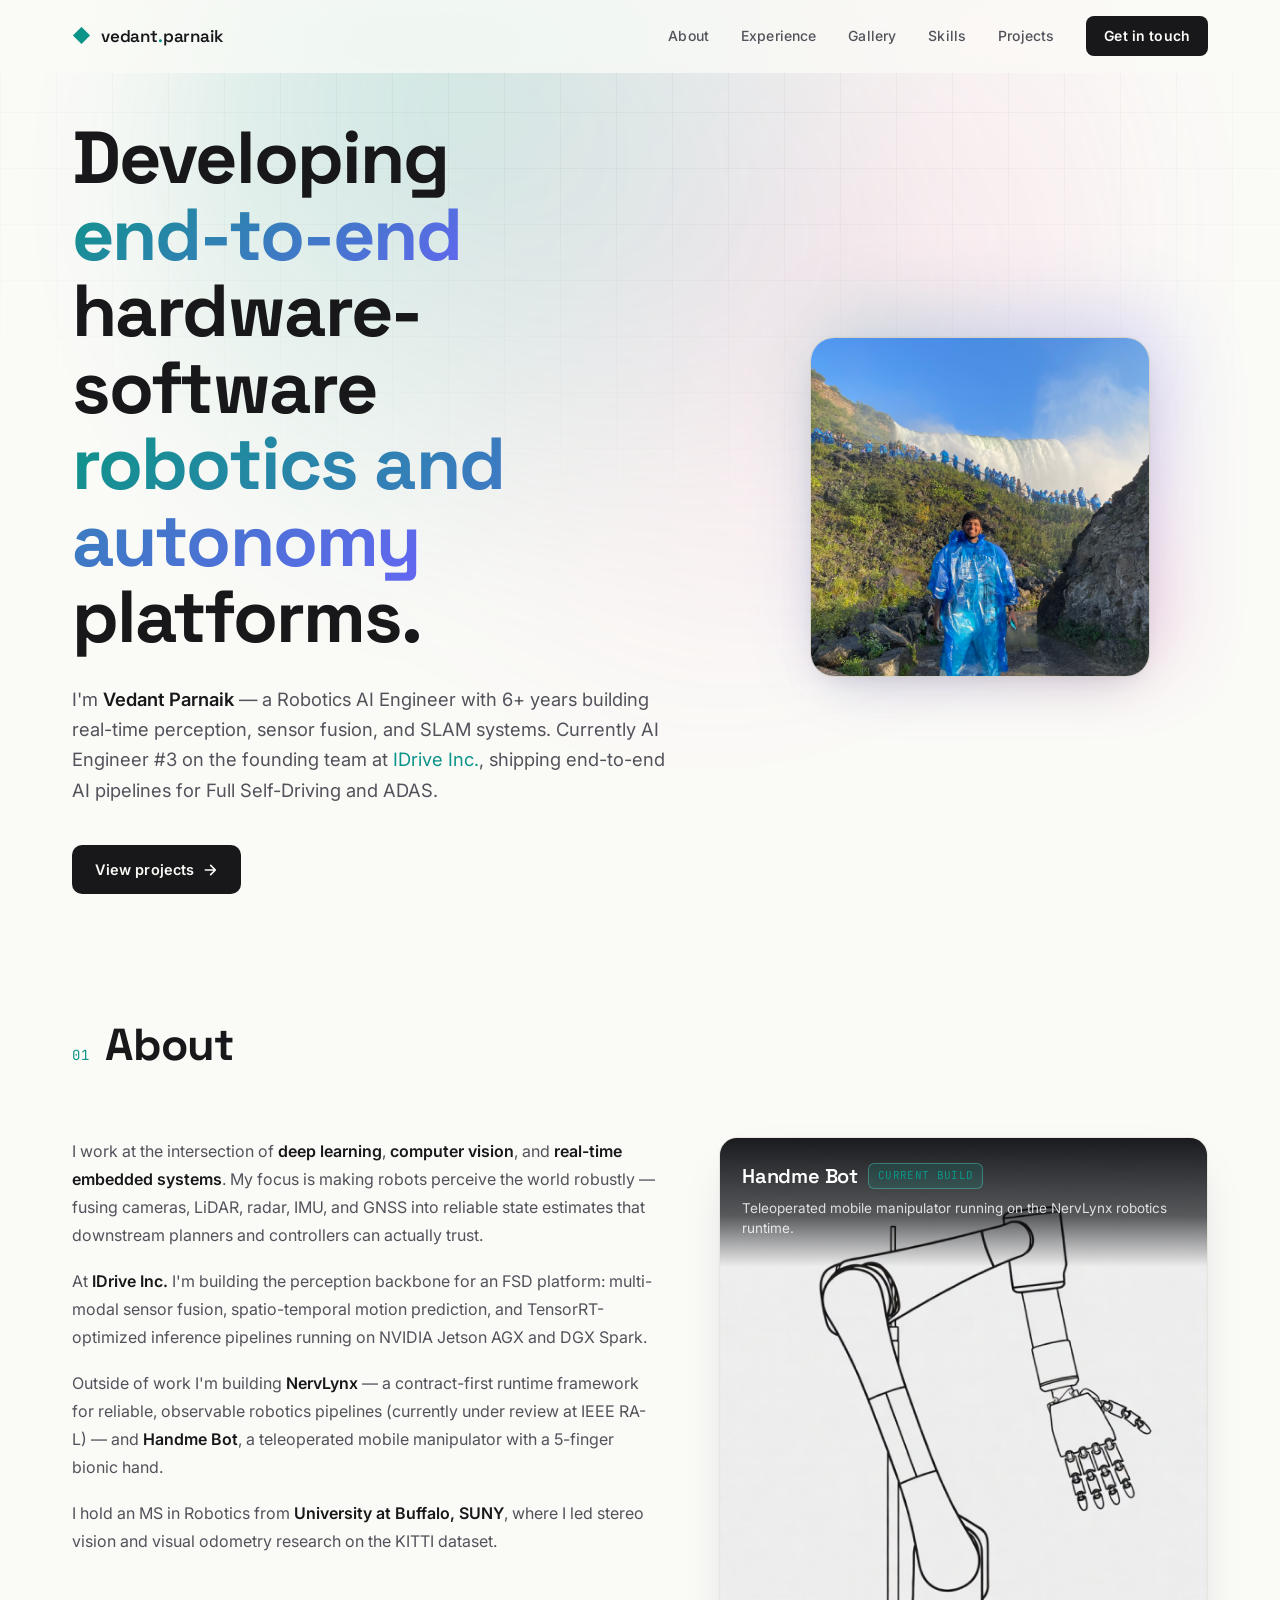
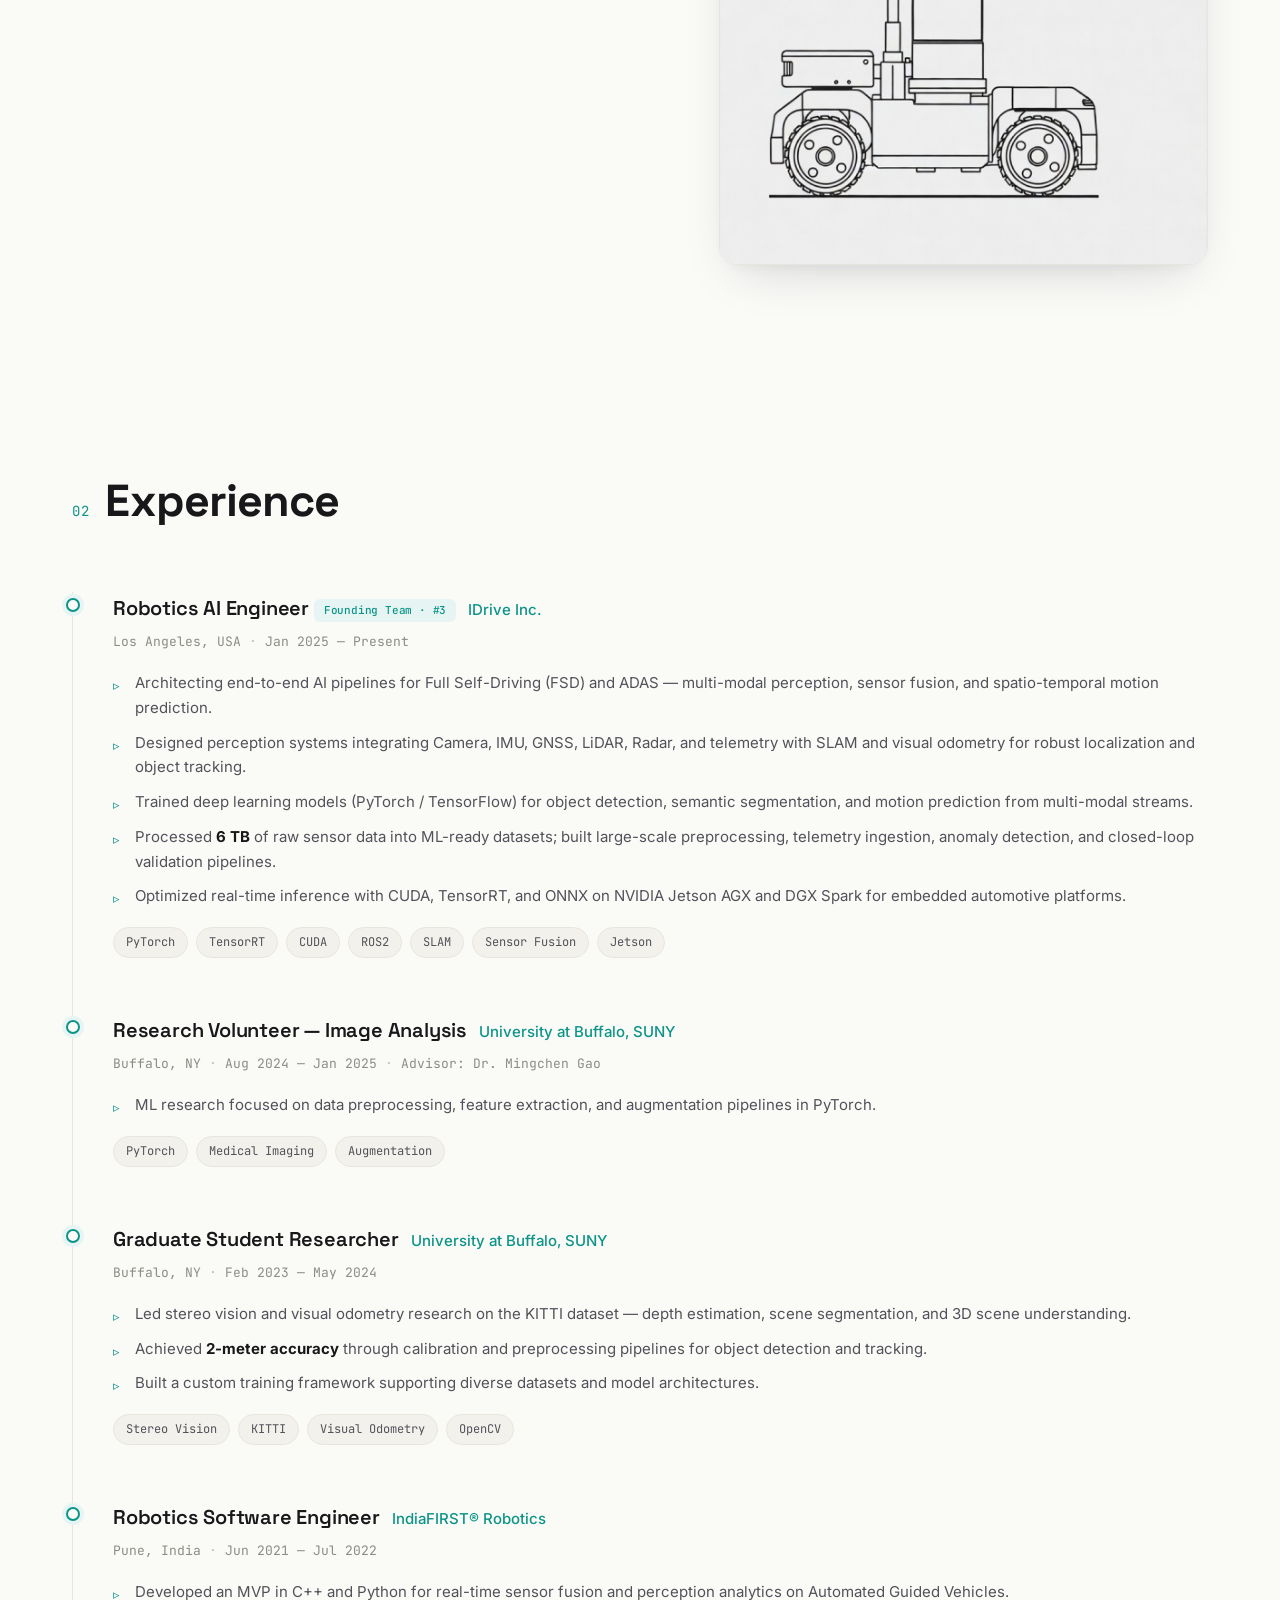
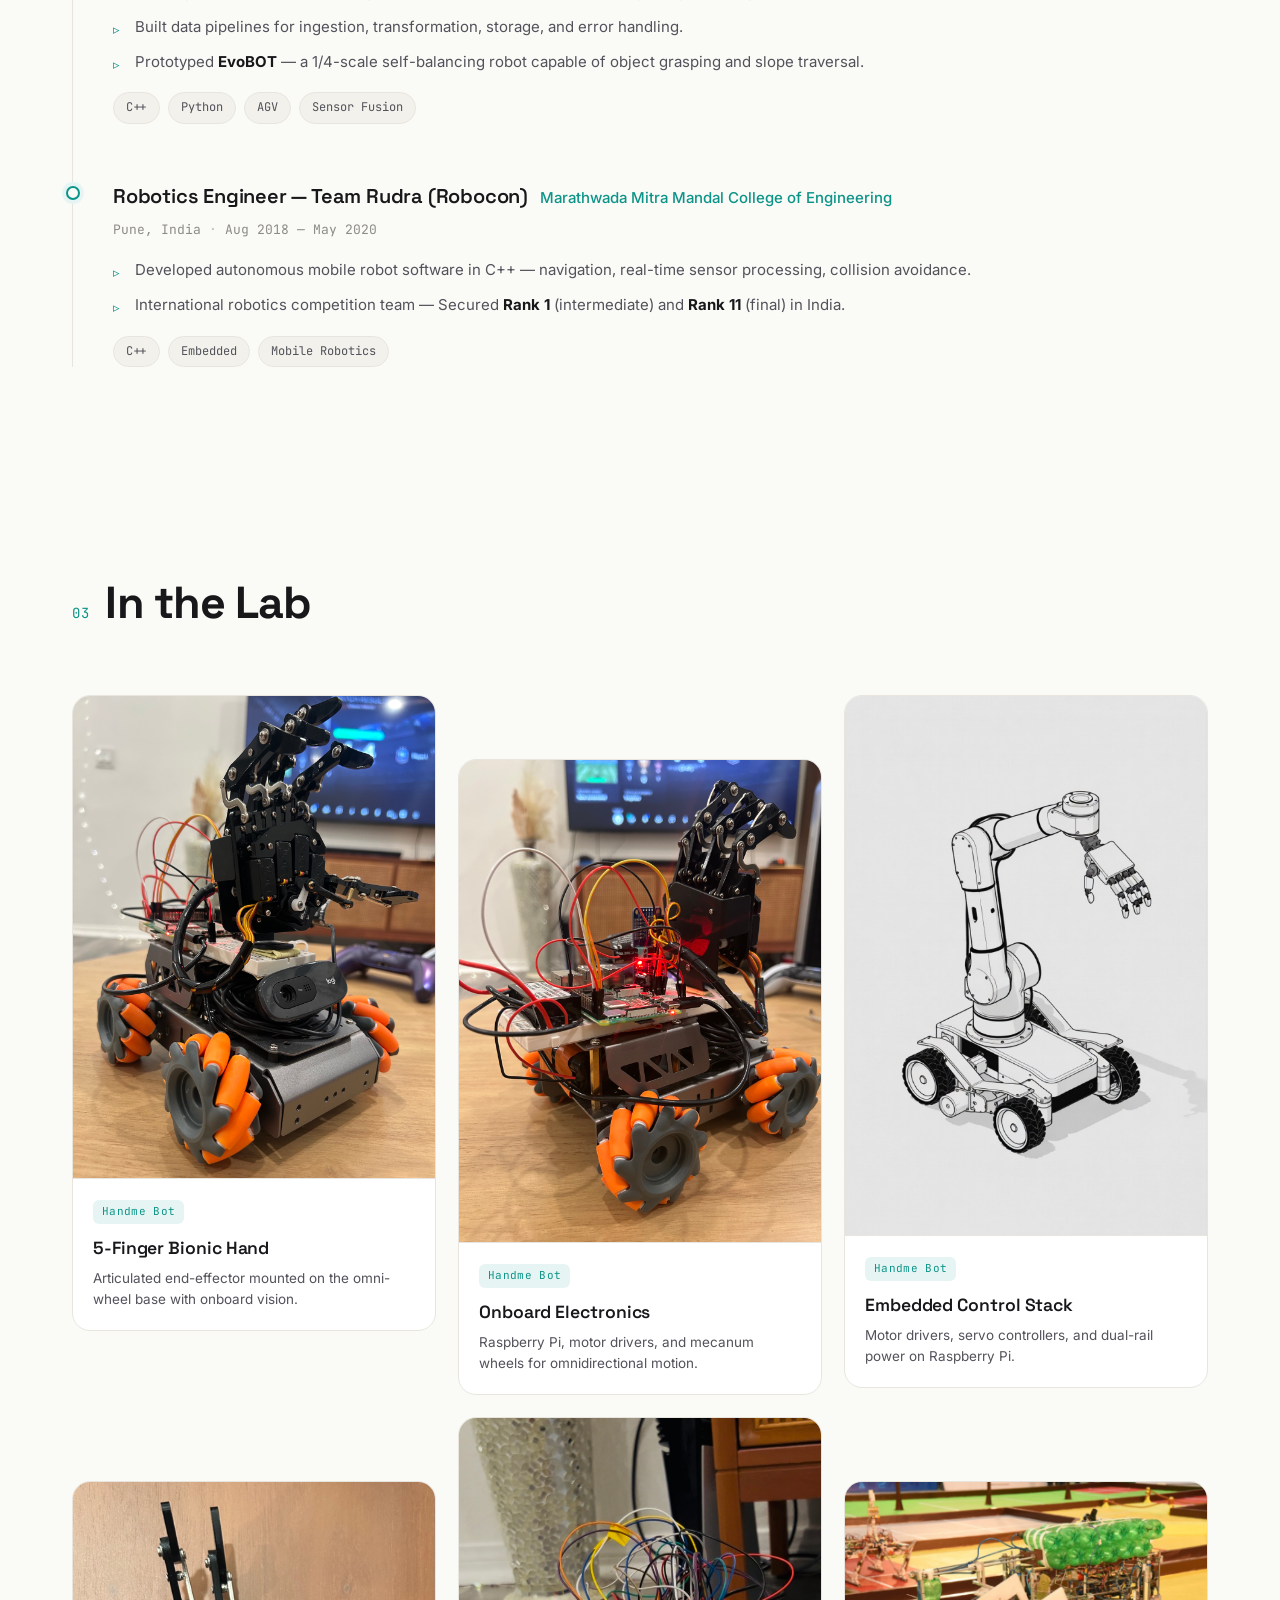
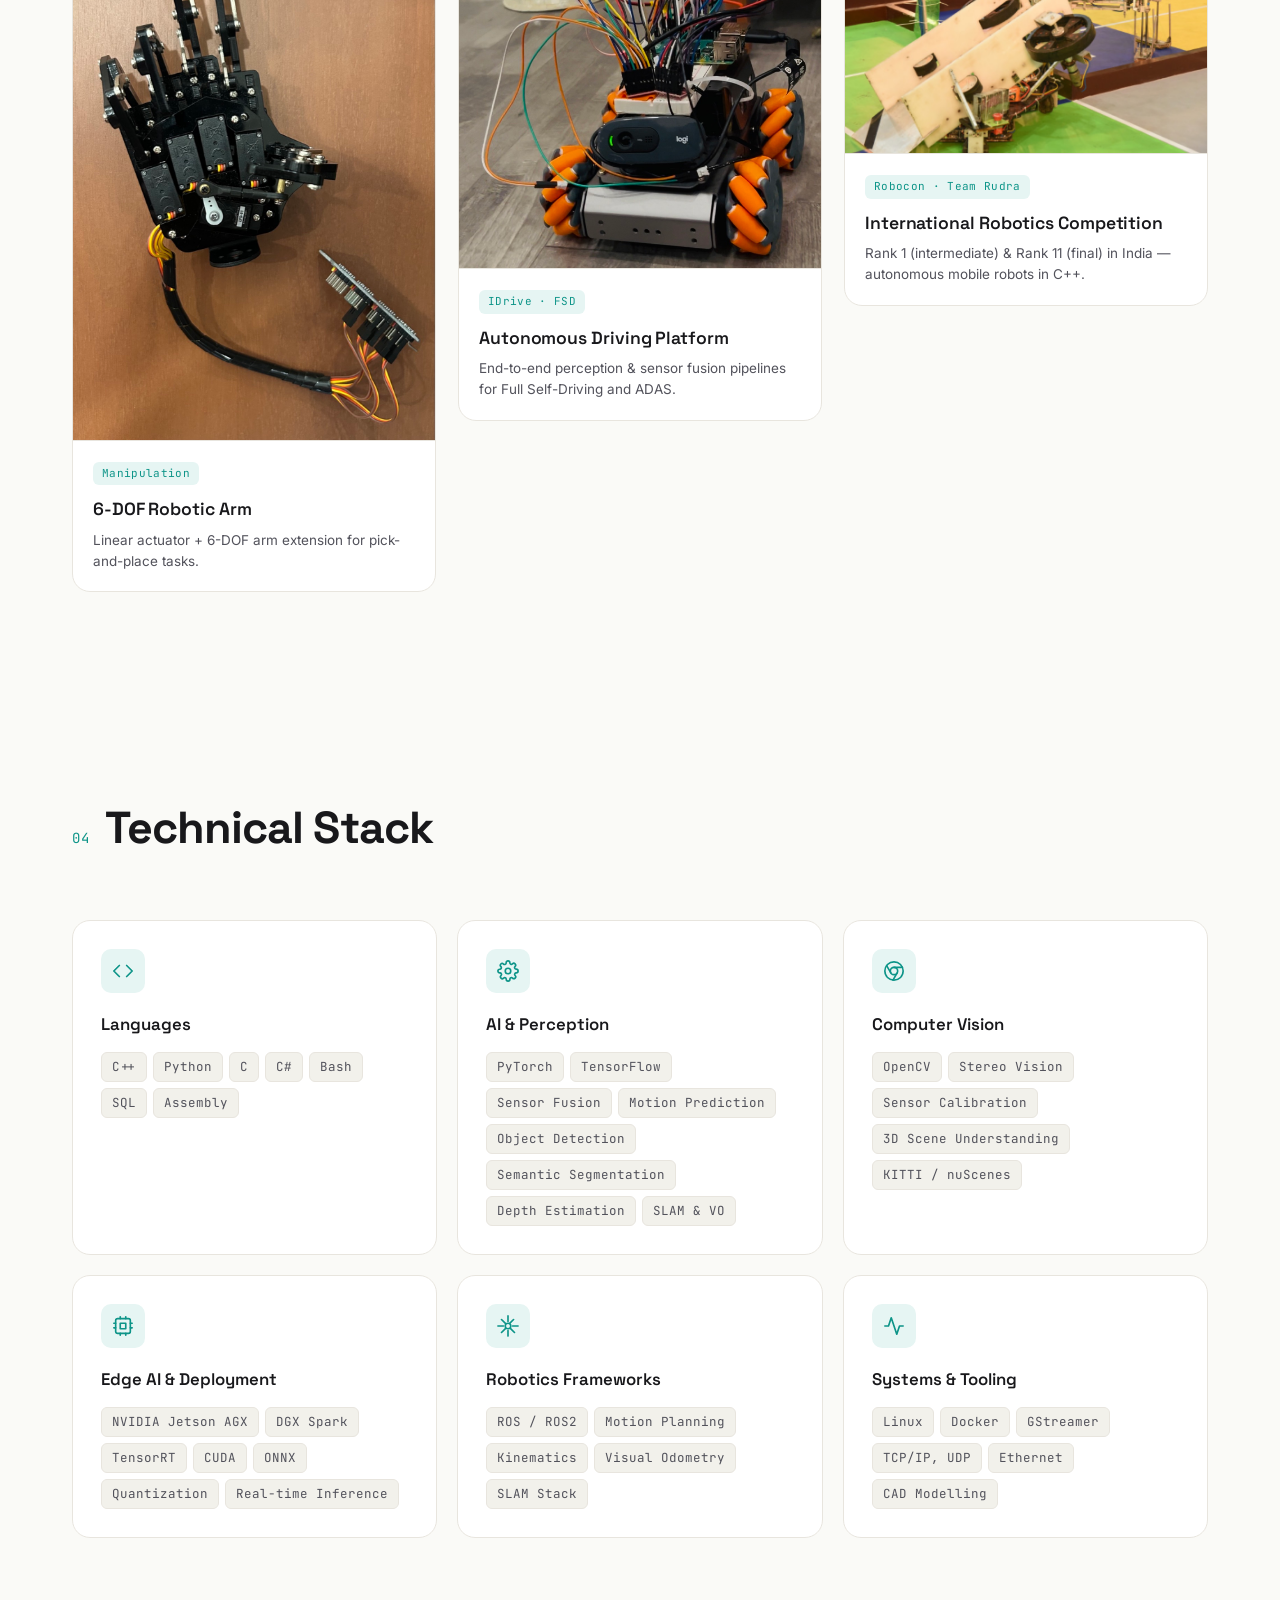
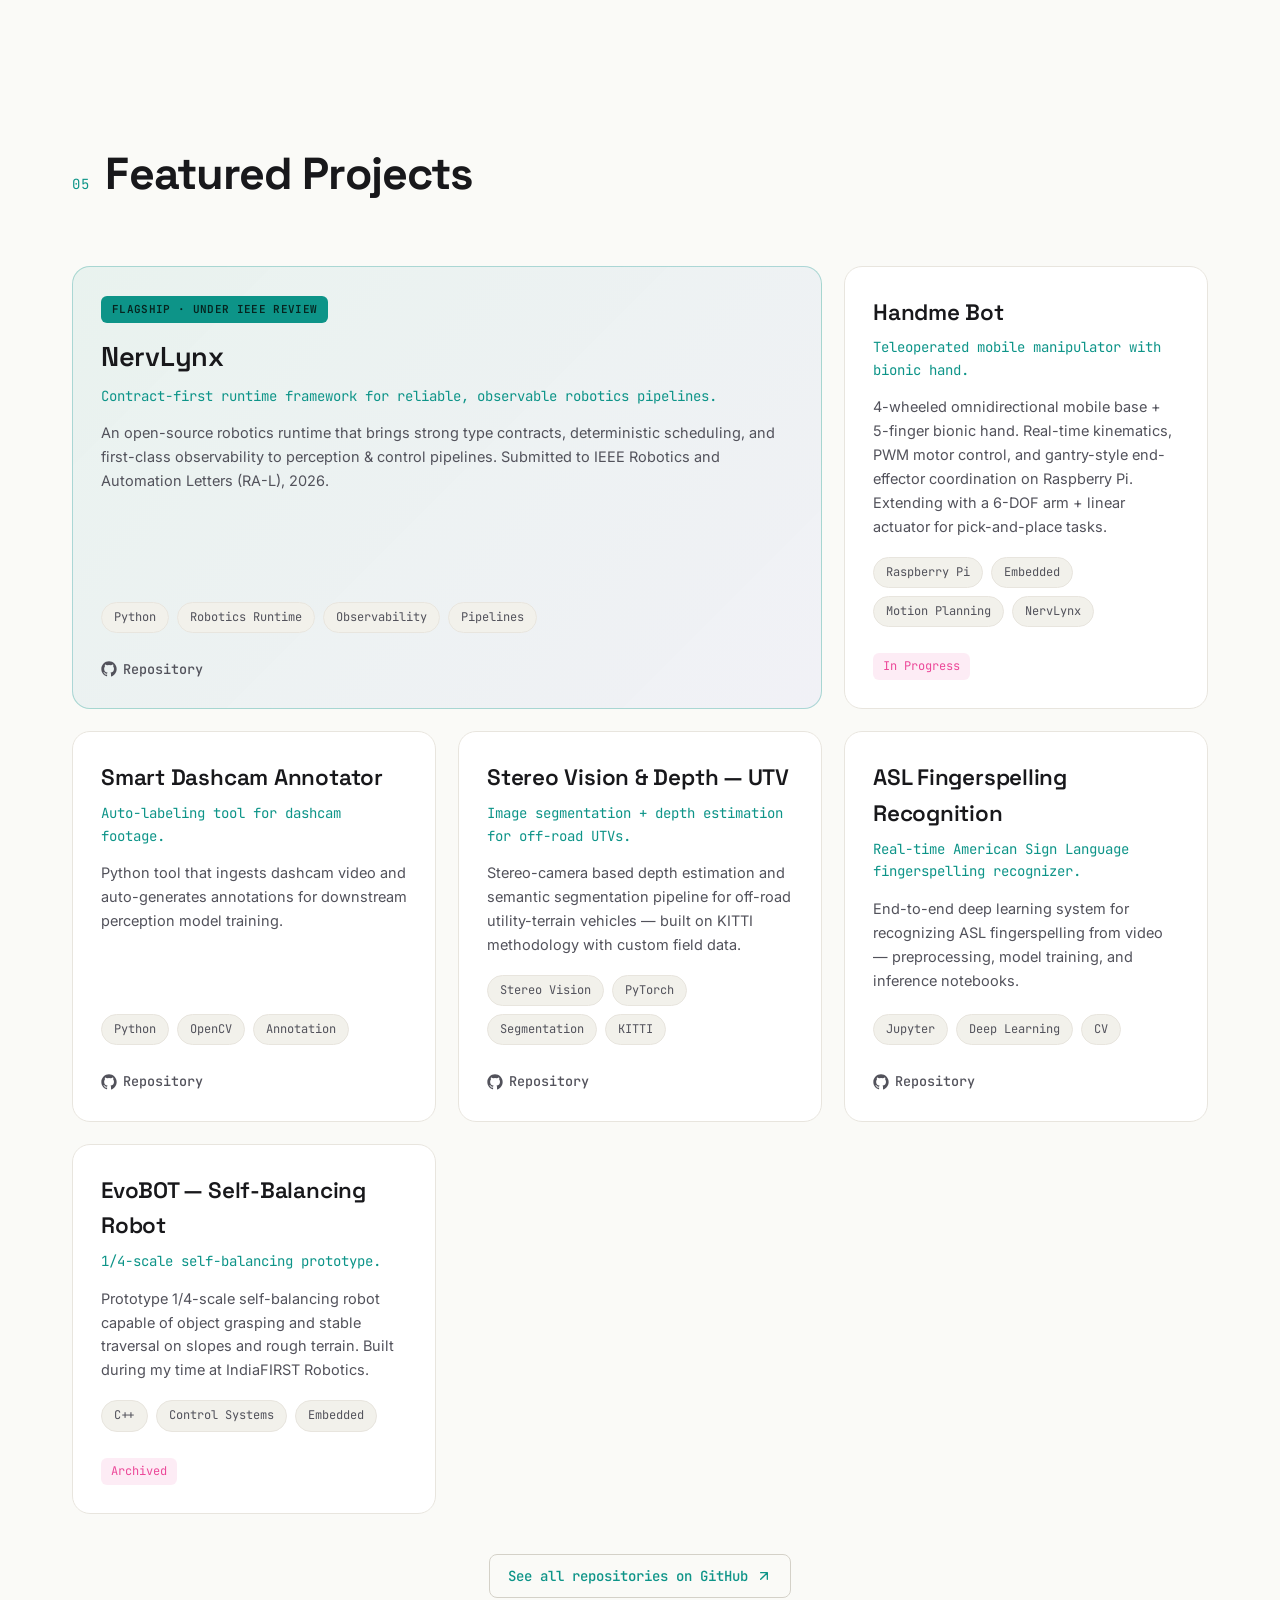
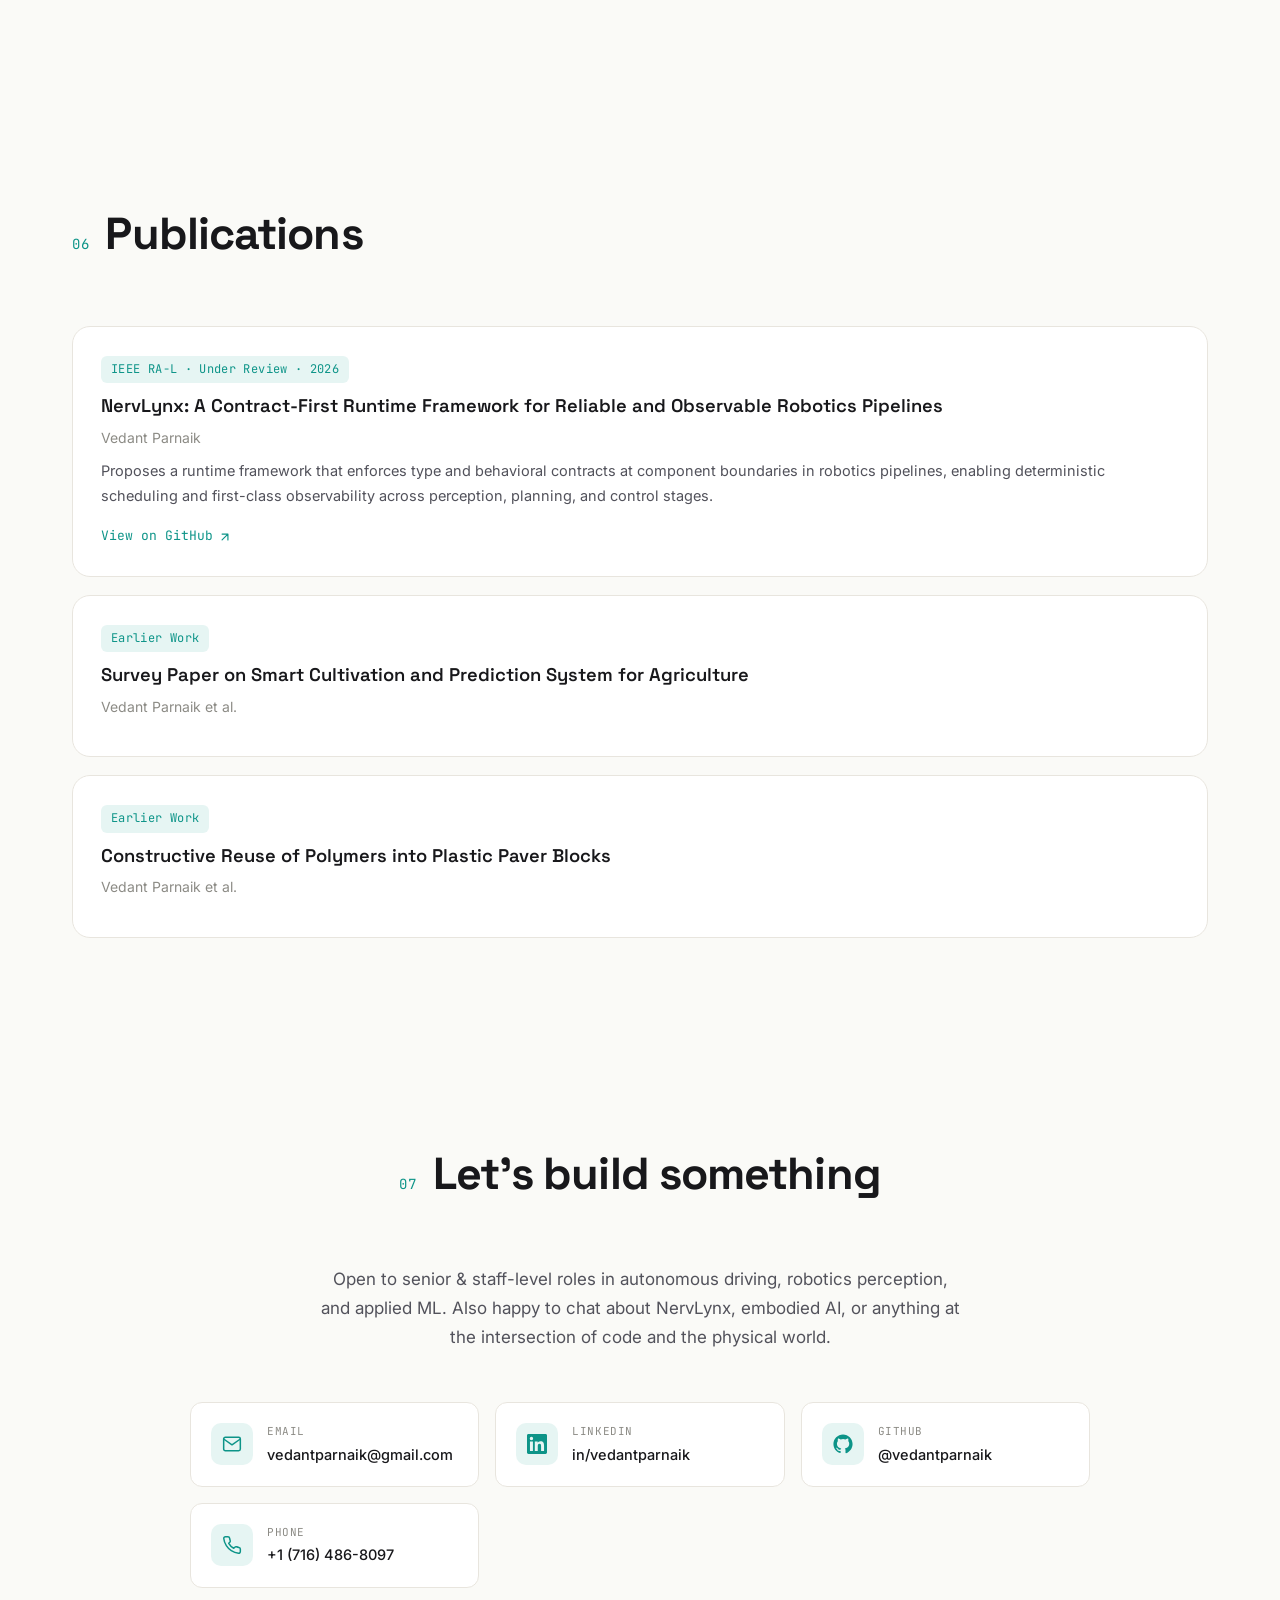
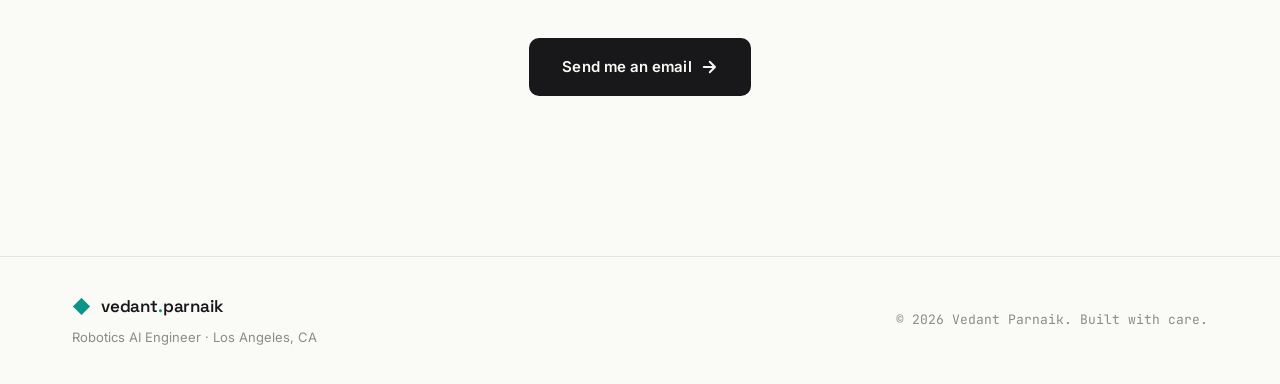
==== index.html @ 2bb30309 "Add 2 new Handme Bot photos; gallery to 3-col zigzag with 6 items Co-authored-by: Cursor <cursoragen" ====
<!DOCTYPE html>
<html lang="en">
<head>
  <meta charset="UTF-8" />
  <meta http-equiv="X-UA-Compatible" content="IE=edge" />
  <meta name="viewport" content="width=device-width, initial-scale=1.0" />
  <title>Vedant Parnaik — Robotics AI Engineer</title>
  <meta name="description" content="Vedant Parnaik — Robotics AI Engineer specializing in autonomous driving, multi-modal perception, sensor fusion, SLAM, and edge AI deployment. Founding AI Engineer at IDrive Inc." />
  <meta name="author" content="Vedant Parnaik" />

  <!-- Open Graph -->
  <meta property="og:title" content="Vedant Parnaik — Robotics AI Engineer" />
  <meta property="og:description" content="Building real-time perception pipelines for autonomous vehicles and robotics systems." />
  <meta property="og:type" content="website" />

  <!-- Fonts -->
  <link rel="preconnect" href="https://fonts.googleapis.com" />
  <link rel="preconnect" href="https://fonts.gstatic.com" crossorigin />
  <link href="https://fonts.googleapis.com/css2?family=Inter:wght@300;400;500;600;700;800&family=JetBrains+Mono:wght@400;500;600&family=Space+Grotesk:wght@400;500;600;700&display=swap" rel="stylesheet" />

  <link rel="stylesheet" href="styles.css" />
  <link rel="icon" type="image/svg+xml" href="data:image/svg+xml,%3Csvg xmlns='http://www.w3.org/2000/svg' viewBox='0 0 100 100'%3E%3Ctext y='.9em' font-size='90' font-family='monospace'%3E%E2%97%86%3C/text%3E%3C/svg%3E" />
</head>
<body>
  <!-- Animated grid background -->
  <div class="bg-grid" aria-hidden="true"></div>
  <div class="bg-glow" aria-hidden="true"></div>

  <!-- Navigation -->
  <header class="nav" id="nav">
    <div class="nav-inner">
      <a href="#home" class="logo">
        <span class="logo-mark">◆</span>
        <span class="logo-text">vedant<span class="accent">.</span>parnaik</span>
      </a>
      <nav class="nav-links" id="navLinks">
        <a href="#about">About</a>
        <a href="#experience">Experience</a>
        <a href="#gallery">Gallery</a>
        <a href="#skills">Skills</a>
        <a href="#projects">Projects</a>
        <a href="#contact" class="nav-cta">Get in touch</a>
      </nav>
      <button class="nav-toggle" id="navToggle" aria-label="Toggle menu">
        <span></span><span></span><span></span>
      </button>
    </div>
  </header>

  <main>
    <!-- HERO -->
    <section class="hero" id="home">
      <div class="container hero-inner">
        <div class="hero-grid">
          <div class="hero-text">
            <h1 class="hero-title fade-in">
              <span class="line">Developing</span>
              <span class="line"><span class="gradient-text">end-to-end</span></span>
              <span class="line">hardware-software</span>
              <span class="line"><span class="gradient-text">robotics and autonomy</span></span>
              <span class="line">platforms.</span>
            </h1>

            <p class="hero-subtitle fade-in">
              I'm <strong>Vedant Parnaik</strong> — a Robotics AI Engineer with 6+ years building
              real-time perception, sensor fusion, and SLAM systems. Currently AI Engineer #3 on the
              founding team at <a href="https://www.idrive.com/x/" target="_blank" rel="noreferrer" class="inline-link">IDrive Inc.</a>,
              shipping end-to-end AI pipelines for Full Self-Driving and ADAS.
            </p>

            <div class="hero-cta fade-in">
              <a href="#projects" class="btn btn-primary">
                View projects
                <svg width="16" height="16" viewBox="0 0 24 24" fill="none" stroke="currentColor" stroke-width="2.5" stroke-linecap="round" stroke-linejoin="round"><path d="M5 12h14M13 5l7 7-7 7"/></svg>
              </a>
            </div>
          </div>

          <div class="hero-portrait fade-in">
            <div class="portrait-frame">
              <img src="images/mecropped.png" alt="Vedant Parnaik" loading="eager" />
            </div>
            <div class="portrait-bg" aria-hidden="true"></div>
          </div>
        </div>

      </div>

    </section>

    <!-- ABOUT -->
    <section class="section" id="about">
      <div class="container">
        <div class="section-head">
          <span class="section-num">01</span>
          <h2 class="section-title">About</h2>
        </div>

        <div class="about-grid">
          <div class="about-text reveal">
            <p>
              I work at the intersection of <strong>deep learning</strong>, <strong>computer vision</strong>,
              and <strong>real-time embedded systems</strong>. My focus is making robots perceive the world
              robustly — fusing cameras, LiDAR, radar, IMU, and GNSS into reliable state estimates
              that downstream planners and controllers can actually trust.
            </p>
            <p>
              At <strong>IDrive Inc.</strong> I'm building the perception backbone for an FSD platform:
              multi-modal sensor fusion, spatio-temporal motion prediction, and TensorRT-optimized
              inference pipelines running on NVIDIA Jetson AGX and DGX Spark.
            </p>
            <p>
              Outside of work I'm building <strong>NervLynx</strong> — a contract-first runtime framework
              for reliable, observable robotics pipelines (currently under review at IEEE RA-L) — and
              <strong>Handme Bot</strong>, a teleoperated mobile manipulator with a 5-finger bionic hand.
            </p>
            <p>
              I hold an MS in Robotics from <strong>University at Buffalo, SUNY</strong>, where I led
              stereo vision and visual odometry research on the KITTI dataset.
            </p>
          </div>

          <aside class="about-card reveal">
            <figure class="about-photo">
              <img src="images/handme.jpg" alt="Handme Bot — teleoperated mobile manipulator built by Vedant Parnaik" loading="lazy" />
              <figcaption>
                <div class="about-photo-head">
                  <h3>Handme Bot</h3>
                  <span class="about-photo-tag">Current build</span>
                </div>
                <p>Teleoperated mobile manipulator running on the NervLynx robotics runtime.</p>
              </figcaption>
            </figure>
          </aside>
        </div>
      </div>
    </section>

    <!-- EXPERIENCE -->
    <section class="section" id="experience">
      <div class="container">
        <div class="section-head">
          <span class="section-num">02</span>
          <h2 class="section-title">Experience</h2>
        </div>

        <div class="timeline">
          <article class="timeline-item reveal">
            <div class="timeline-marker"></div>
            <div class="timeline-content">
              <div class="exp-header">
                <h3>Robotics AI Engineer <span class="role-tag">Founding Team · #3</span></h3>
                <span class="company">IDrive Inc.</span>
              </div>
              <div class="exp-meta">
                <span>Los Angeles, USA</span>
                <span class="sep">·</span>
                <span>Jan 2025 — Present</span>
              </div>
              <ul class="exp-points">
                <li>Architecting end-to-end AI pipelines for Full Self-Driving (FSD) and ADAS — multi-modal perception, sensor fusion, and spatio-temporal motion prediction.</li>
                <li>Designed perception systems integrating Camera, IMU, GNSS, LiDAR, Radar, and telemetry with SLAM and visual odometry for robust localization and object tracking.</li>
                <li>Trained deep learning models (PyTorch / TensorFlow) for object detection, semantic segmentation, and motion prediction from multi-modal streams.</li>
                <li>Processed <strong>6 TB</strong> of raw sensor data into ML-ready datasets; built large-scale preprocessing, telemetry ingestion, anomaly detection, and closed-loop validation pipelines.</li>
                <li>Optimized real-time inference with CUDA, TensorRT, and ONNX on NVIDIA Jetson AGX and DGX Spark for embedded automotive platforms.</li>
              </ul>
              <div class="tags">
                <span>PyTorch</span><span>TensorRT</span><span>CUDA</span><span>ROS2</span><span>SLAM</span><span>Sensor Fusion</span><span>Jetson</span>
              </div>
            </div>
          </article>

          <article class="timeline-item reveal">
            <div class="timeline-marker"></div>
            <div class="timeline-content">
              <div class="exp-header">
                <h3>Research Volunteer — Image Analysis</h3>
                <span class="company">University at Buffalo, SUNY</span>
              </div>
              <div class="exp-meta">
                <span>Buffalo, NY</span>
                <span class="sep">·</span>
                <span>Aug 2024 — Jan 2025</span>
                <span class="sep">·</span>
                <span>Advisor: Dr. Mingchen Gao</span>
              </div>
              <ul class="exp-points">
                <li>ML research focused on data preprocessing, feature extraction, and augmentation pipelines in PyTorch.</li>
              </ul>
              <div class="tags"><span>PyTorch</span><span>Medical Imaging</span><span>Augmentation</span></div>
            </div>
          </article>

          <article class="timeline-item reveal">
            <div class="timeline-marker"></div>
            <div class="timeline-content">
              <div class="exp-header">
                <h3>Graduate Student Researcher</h3>
                <span class="company">University at Buffalo, SUNY</span>
              </div>
              <div class="exp-meta">
                <span>Buffalo, NY</span>
                <span class="sep">·</span>
                <span>Feb 2023 — May 2024</span>
              </div>
              <ul class="exp-points">
                <li>Led stereo vision and visual odometry research on the KITTI dataset — depth estimation, scene segmentation, and 3D scene understanding.</li>
                <li>Achieved <strong>2-meter accuracy</strong> through calibration and preprocessing pipelines for object detection and tracking.</li>
                <li>Built a custom training framework supporting diverse datasets and model architectures.</li>
              </ul>
              <div class="tags"><span>Stereo Vision</span><span>KITTI</span><span>Visual Odometry</span><span>OpenCV</span></div>
            </div>
          </article>

          <article class="timeline-item reveal">
            <div class="timeline-marker"></div>
            <div class="timeline-content">
              <div class="exp-header">
                <h3>Robotics Software Engineer</h3>
                <span class="company">IndiaFIRST® Robotics</span>
              </div>
              <div class="exp-meta">
                <span>Pune, India</span>
                <span class="sep">·</span>
                <span>Jun 2021 — Jul 2022</span>
              </div>
              <ul class="exp-points">
                <li>Developed an MVP in C++ and Python for real-time sensor fusion and perception analytics on Automated Guided Vehicles.</li>
                <li>Built data pipelines for ingestion, transformation, storage, and error handling.</li>
                <li>Prototyped <strong>EvoBOT</strong> — a 1/4-scale self-balancing robot capable of object grasping and slope traversal.</li>
              </ul>
              <div class="tags"><span>C++</span><span>Python</span><span>AGV</span><span>Sensor Fusion</span></div>
            </div>
          </article>

          <article class="timeline-item reveal">
            <div class="timeline-marker"></div>
            <div class="timeline-content">
              <div class="exp-header">
                <h3>Robotics Engineer — Team Rudra (Robocon)</h3>
                <span class="company">Marathwada Mitra Mandal College of Engineering</span>
              </div>
              <div class="exp-meta">
                <span>Pune, India</span>
                <span class="sep">·</span>
                <span>Aug 2018 — May 2020</span>
              </div>
              <ul class="exp-points">
                <li>Developed autonomous mobile robot software in C++ — navigation, real-time sensor processing, collision avoidance.</li>
                <li>International robotics competition team — Secured <strong>Rank 1</strong> (intermediate) and <strong>Rank 11</strong> (final) in India.</li>
              </ul>
              <div class="tags"><span>C++</span><span>Embedded</span><span>Mobile Robotics</span></div>
            </div>
          </article>
        </div>
      </div>
    </section>

    <!-- GALLERY / IN THE LAB -->
    <section class="section" id="gallery">
      <div class="container">
        <div class="section-head">
          <span class="section-num">03</span>
          <h2 class="section-title">In the Lab</h2>
        </div>

        <div class="gallery-grid">
          <figure class="gallery-item reveal">
            <img src="images/handme3.jpg" alt="Handme Bot — bionic hand and onboard webcam" loading="lazy" />
            <figcaption>
              <span class="gallery-tag">Handme Bot</span>
              <h3>5-Finger Bionic Hand</h3>
              <p>Articulated end-effector mounted on the omni-wheel base with onboard vision.</p>
            </figcaption>
          </figure>

          <figure class="gallery-item reveal">
            <img src="images/handme4.jpg" alt="Handme Bot — onboard electronics and omni-wheel base" loading="lazy" />
            <figcaption>
              <span class="gallery-tag">Handme Bot</span>
              <h3>Onboard Electronics</h3>
              <p>Raspberry Pi, motor drivers, and mecanum wheels for omnidirectional motion.</p>
            </figcaption>
          </figure>

          <figure class="gallery-item reveal">
            <img src="images/handme2.jpg" alt="Handme Bot — hardware assembly" loading="lazy" />
            <figcaption>
              <span class="gallery-tag">Handme Bot</span>
              <h3>Embedded Control Stack</h3>
              <p>Motor drivers, servo controllers, and dual-rail power on Raspberry Pi.</p>
            </figcaption>
          </figure>

          <figure class="gallery-item reveal">
            <img src="images/arm.jpg" alt="6-DOF robotic arm extension" loading="lazy" />
            <figcaption>
              <span class="gallery-tag">Manipulation</span>
              <h3>6-DOF Robotic Arm</h3>
              <p>Linear actuator + 6-DOF arm extension for pick-and-place tasks.</p>
            </figcaption>
          </figure>

          <figure class="gallery-item reveal">
            <img src="images/car.jpg" alt="Autonomous driving research vehicle at IDrive" loading="lazy" />
            <figcaption>
              <span class="gallery-tag">IDrive · FSD</span>
              <h3>Autonomous Driving Platform</h3>
              <p>End-to-end perception &amp; sensor fusion pipelines for Full Self-Driving and ADAS.</p>
            </figcaption>
          </figure>

          <figure class="gallery-item reveal">
            <img src="images/robocon.jpg" alt="Team Rudra at Robocon" loading="lazy" />
            <figcaption>
              <span class="gallery-tag">Robocon · Team Rudra</span>
              <h3>International Robotics Competition</h3>
              <p>Rank 1 (intermediate) &amp; Rank 11 (final) in India — autonomous mobile robots in C++.</p>
            </figcaption>
          </figure>
        </div>
      </div>
    </section>

    <!-- SKILLS -->
    <section class="section" id="skills">
      <div class="container">
        <div class="section-head">
          <span class="section-num">04</span>
          <h2 class="section-title">Technical Stack</h2>
        </div>

        <div class="skills-grid">
          <div class="skill-card reveal">
            <div class="skill-icon">
              <svg viewBox="0 0 24 24" fill="none" stroke="currentColor" stroke-width="1.8" stroke-linecap="round" stroke-linejoin="round"><polyline points="16 18 22 12 16 6"/><polyline points="8 6 2 12 8 18"/></svg>
            </div>
            <h3>Languages</h3>
            <ul>
              <li>C++</li><li>Python</li><li>C</li><li>C#</li><li>Bash</li><li>SQL</li><li>Assembly</li>
            </ul>
          </div>

          <div class="skill-card reveal">
            <div class="skill-icon">
              <svg viewBox="0 0 24 24" fill="none" stroke="currentColor" stroke-width="1.8" stroke-linecap="round" stroke-linejoin="round"><circle cx="12" cy="12" r="3"/><path d="M19.4 15a1.65 1.65 0 0 0 .33 1.82l.06.06a2 2 0 0 1-2.83 2.83l-.06-.06a1.65 1.65 0 0 0-1.82-.33 1.65 1.65 0 0 0-1 1.51V21a2 2 0 0 1-4 0v-.09a1.65 1.65 0 0 0-1-1.51 1.65 1.65 0 0 0-1.82.33l-.06.06a2 2 0 0 1-2.83-2.83l.06-.06a1.65 1.65 0 0 0 .33-1.82 1.65 1.65 0 0 0-1.51-1H3a2 2 0 0 1 0-4h.09a1.65 1.65 0 0 0 1.51-1 1.65 1.65 0 0 0-.33-1.82l-.06-.06a2 2 0 0 1 2.83-2.83l.06.06a1.65 1.65 0 0 0 1.82.33H9a1.65 1.65 0 0 0 1-1.51V3a2 2 0 0 1 4 0v.09a1.65 1.65 0 0 0 1 1.51 1.65 1.65 0 0 0 1.82-.33l.06-.06a2 2 0 0 1 2.83 2.83l-.06.06a1.65 1.65 0 0 0-.33 1.82V9a1.65 1.65 0 0 0 1.51 1H21a2 2 0 0 1 0 4h-.09a1.65 1.65 0 0 0-1.51 1z"/></svg>
            </div>
            <h3>AI &amp; Perception</h3>
            <ul>
              <li>PyTorch</li><li>TensorFlow</li><li>Sensor Fusion</li><li>Motion Prediction</li><li>Object Detection</li><li>Semantic Segmentation</li><li>Depth Estimation</li><li>SLAM &amp; VO</li>
            </ul>
          </div>

          <div class="skill-card reveal">
            <div class="skill-icon">
              <svg viewBox="0 0 24 24" fill="none" stroke="currentColor" stroke-width="1.8" stroke-linecap="round" stroke-linejoin="round"><circle cx="12" cy="12" r="10"/><circle cx="12" cy="12" r="4"/><line x1="21.17" y1="8" x2="12" y2="8"/><line x1="3.95" y1="6.06" x2="8.54" y2="14"/><line x1="10.88" y1="21.94" x2="15.46" y2="14"/></svg>
            </div>
            <h3>Computer Vision</h3>
            <ul>
              <li>OpenCV</li><li>Stereo Vision</li><li>Sensor Calibration</li><li>3D Scene Understanding</li><li>KITTI / nuScenes</li>
            </ul>
          </div>

          <div class="skill-card reveal">
            <div class="skill-icon">
              <svg viewBox="0 0 24 24" fill="none" stroke="currentColor" stroke-width="1.8" stroke-linecap="round" stroke-linejoin="round"><rect x="4" y="4" width="16" height="16" rx="2"/><rect x="9" y="9" width="6" height="6"/><line x1="9" y1="2" x2="9" y2="4"/><line x1="15" y1="2" x2="15" y2="4"/><line x1="9" y1="20" x2="9" y2="22"/><line x1="15" y1="20" x2="15" y2="22"/><line x1="20" y1="9" x2="22" y2="9"/><line x1="20" y1="14" x2="22" y2="14"/><line x1="2" y1="9" x2="4" y2="9"/><line x1="2" y1="14" x2="4" y2="14"/></svg>
            </div>
            <h3>Edge AI &amp; Deployment</h3>
            <ul>
              <li>NVIDIA Jetson AGX</li><li>DGX Spark</li><li>TensorRT</li><li>CUDA</li><li>ONNX</li><li>Quantization</li><li>Real-time Inference</li>
            </ul>
          </div>

          <div class="skill-card reveal">
            <div class="skill-icon">
              <svg viewBox="0 0 24 24" fill="none" stroke="currentColor" stroke-width="1.8" stroke-linecap="round" stroke-linejoin="round"><circle cx="12" cy="12" r="3"/><path d="M12 1v6m0 10v6m11-11h-6M7 12H1m17.07-7.07l-4.24 4.24M9.17 14.83l-4.24 4.24M19.07 19.07l-4.24-4.24M9.17 9.17L4.93 4.93"/></svg>
            </div>
            <h3>Robotics Frameworks</h3>
            <ul>
              <li>ROS / ROS2</li><li>Motion Planning</li><li>Kinematics</li><li>Visual Odometry</li><li>SLAM Stack</li>
            </ul>
          </div>

          <div class="skill-card reveal">
            <div class="skill-icon">
              <svg viewBox="0 0 24 24" fill="none" stroke="currentColor" stroke-width="1.8" stroke-linecap="round" stroke-linejoin="round"><path d="M22 12h-4l-3 9L9 3l-3 9H2"/></svg>
            </div>
            <h3>Systems &amp; Tooling</h3>
            <ul>
              <li>Linux</li><li>Docker</li><li>GStreamer</li><li>TCP/IP, UDP</li><li>Ethernet</li><li>CAD Modelling</li>
            </ul>
          </div>
        </div>
      </div>
    </section>

    <!-- PROJECTS -->
    <section class="section" id="projects">
      <div class="container">
        <div class="section-head">
          <span class="section-num">05</span>
          <h2 class="section-title">Featured Projects</h2>
        </div>

        <div class="projects-grid">

          <article class="project-card featured reveal">
            <div class="project-tag-row">
              <span class="featured-pill">Flagship · Under IEEE Review</span>
            </div>
            <h3 class="project-title">NervLynx</h3>
            <p class="project-subtitle">Contract-first runtime framework for reliable, observable robotics pipelines.</p>
            <p class="project-desc">
              An open-source robotics runtime that brings strong type contracts, deterministic
              scheduling, and first-class observability to perception &amp; control pipelines.
              Submitted to IEEE Robotics and Automation Letters (RA-L), 2026.
            </p>
            <div class="tags">
              <span>Python</span><span>Robotics Runtime</span><span>Observability</span><span>Pipelines</span>
            </div>
            <div class="project-links">
              <a href="https://github.com/vedantparnaik/nervlynx" target="_blank" rel="noreferrer">
                <svg width="16" height="16" viewBox="0 0 24 24" fill="currentColor"><path d="M12 .5C5.65.5.5 5.65.5 12c0 5.08 3.29 9.39 7.86 10.91.58.11.79-.25.79-.56v-2c-3.2.7-3.87-1.37-3.87-1.37-.53-1.34-1.29-1.7-1.29-1.7-1.05-.72.08-.7.08-.7 1.16.08 1.78 1.19 1.78 1.19 1.04 1.78 2.72 1.27 3.38.97.11-.75.41-1.27.74-1.56-2.55-.29-5.24-1.28-5.24-5.7 0-1.26.45-2.29 1.19-3.1-.12-.29-.52-1.47.11-3.06 0 0 .97-.31 3.18 1.18a11 11 0 0 1 5.78 0c2.2-1.49 3.17-1.18 3.17-1.18.63 1.59.23 2.77.12 3.06.74.81 1.18 1.84 1.18 3.1 0 4.43-2.69 5.41-5.25 5.7.42.36.79 1.08.79 2.18v3.24c0 .31.21.68.8.56C20.21 21.39 23.5 17.08 23.5 12 23.5 5.65 18.35.5 12 .5z"/></svg>
                Repository
              </a>
            </div>
          </article>

          <article class="project-card reveal">
            <h3 class="project-title">Handme Bot</h3>
            <p class="project-subtitle">Teleoperated mobile manipulator with bionic hand.</p>
            <p class="project-desc">
              4-wheeled omnidirectional mobile base + 5-finger bionic hand. Real-time kinematics,
              PWM motor control, and gantry-style end-effector coordination on Raspberry Pi.
              Extending with a 6-DOF arm + linear actuator for pick-and-place tasks.
            </p>
            <div class="tags">
              <span>Raspberry Pi</span><span>Embedded</span><span>Motion Planning</span><span>NervLynx</span>
            </div>
            <div class="project-links">
              <span class="status">In Progress</span>
            </div>
          </article>

          <article class="project-card reveal">
            <h3 class="project-title">Smart Dashcam Annotator</h3>
            <p class="project-subtitle">Auto-labeling tool for dashcam footage.</p>
            <p class="project-desc">
              Python tool that ingests dashcam video and auto-generates annotations
              for downstream perception model training.
            </p>
            <div class="tags"><span>Python</span><span>OpenCV</span><span>Annotation</span></div>
            <div class="project-links">
              <a href="https://github.com/vedantparnaik/smart-dashcam-annotator" target="_blank" rel="noreferrer">
                <svg width="16" height="16" viewBox="0 0 24 24" fill="currentColor"><path d="M12 .5C5.65.5.5 5.65.5 12c0 5.08 3.29 9.39 7.86 10.91.58.11.79-.25.79-.56v-2c-3.2.7-3.87-1.37-3.87-1.37-.53-1.34-1.29-1.7-1.29-1.7-1.05-.72.08-.7.08-.7 1.16.08 1.78 1.19 1.78 1.19 1.04 1.78 2.72 1.27 3.38.97.11-.75.41-1.27.74-1.56-2.55-.29-5.24-1.28-5.24-5.7 0-1.26.45-2.29 1.19-3.1-.12-.29-.52-1.47.11-3.06 0 0 .97-.31 3.18 1.18a11 11 0 0 1 5.78 0c2.2-1.49 3.17-1.18 3.17-1.18.63 1.59.23 2.77.12 3.06.74.81 1.18 1.84 1.18 3.1 0 4.43-2.69 5.41-5.25 5.7.42.36.79 1.08.79 2.18v3.24c0 .31.21.68.8.56C20.21 21.39 23.5 17.08 23.5 12 23.5 5.65 18.35.5 12 .5z"/></svg>
                Repository
              </a>
            </div>
          </article>

          <article class="project-card reveal">
            <h3 class="project-title">Stereo Vision &amp; Depth — UTV</h3>
            <p class="project-subtitle">Image segmentation + depth estimation for off-road UTVs.</p>
            <p class="project-desc">
              Stereo-camera based depth estimation and semantic segmentation pipeline
              for off-road utility-terrain vehicles — built on KITTI methodology
              with custom field data.
            </p>
            <div class="tags"><span>Stereo Vision</span><span>PyTorch</span><span>Segmentation</span><span>KITTI</span></div>
            <div class="project-links">
              <a href="https://github.com/vedantparnaik/Image-Segmentation-Depth-Estimation-for-UTV" target="_blank" rel="noreferrer">
                <svg width="16" height="16" viewBox="0 0 24 24" fill="currentColor"><path d="M12 .5C5.65.5.5 5.65.5 12c0 5.08 3.29 9.39 7.86 10.91.58.11.79-.25.79-.56v-2c-3.2.7-3.87-1.37-3.87-1.37-.53-1.34-1.29-1.7-1.29-1.7-1.05-.72.08-.7.08-.7 1.16.08 1.78 1.19 1.78 1.19 1.04 1.78 2.72 1.27 3.38.97.11-.75.41-1.27.74-1.56-2.55-.29-5.24-1.28-5.24-5.7 0-1.26.45-2.29 1.19-3.1-.12-.29-.52-1.47.11-3.06 0 0 .97-.31 3.18 1.18a11 11 0 0 1 5.78 0c2.2-1.49 3.17-1.18 3.17-1.18.63 1.59.23 2.77.12 3.06.74.81 1.18 1.84 1.18 3.1 0 4.43-2.69 5.41-5.25 5.7.42.36.79 1.08.79 2.18v3.24c0 .31.21.68.8.56C20.21 21.39 23.5 17.08 23.5 12 23.5 5.65 18.35.5 12 .5z"/></svg>
                Repository
              </a>
            </div>
          </article>

          <article class="project-card reveal">
            <h3 class="project-title">ASL Fingerspelling Recognition</h3>
            <p class="project-subtitle">Real-time American Sign Language fingerspelling recognizer.</p>
            <p class="project-desc">
              End-to-end deep learning system for recognizing ASL fingerspelling
              from video — preprocessing, model training, and inference notebooks.
            </p>
            <div class="tags"><span>Jupyter</span><span>Deep Learning</span><span>CV</span></div>
            <div class="project-links">
              <a href="https://github.com/vedantparnaik/ASL-American-Sign-Language-Fingerspelling-Recognition" target="_blank" rel="noreferrer">
                <svg width="16" height="16" viewBox="0 0 24 24" fill="currentColor"><path d="M12 .5C5.65.5.5 5.65.5 12c0 5.08 3.29 9.39 7.86 10.91.58.11.79-.25.79-.56v-2c-3.2.7-3.87-1.37-3.87-1.37-.53-1.34-1.29-1.7-1.29-1.7-1.05-.72.08-.7.08-.7 1.16.08 1.78 1.19 1.78 1.19 1.04 1.78 2.72 1.27 3.38.97.11-.75.41-1.27.74-1.56-2.55-.29-5.24-1.28-5.24-5.7 0-1.26.45-2.29 1.19-3.1-.12-.29-.52-1.47.11-3.06 0 0 .97-.31 3.18 1.18a11 11 0 0 1 5.78 0c2.2-1.49 3.17-1.18 3.17-1.18.63 1.59.23 2.77.12 3.06.74.81 1.18 1.84 1.18 3.1 0 4.43-2.69 5.41-5.25 5.7.42.36.79 1.08.79 2.18v3.24c0 .31.21.68.8.56C20.21 21.39 23.5 17.08 23.5 12 23.5 5.65 18.35.5 12 .5z"/></svg>
                Repository
              </a>
            </div>
          </article>

          <article class="project-card reveal">
            <h3 class="project-title">EvoBOT — Self-Balancing Robot</h3>
            <p class="project-subtitle">1/4-scale self-balancing prototype.</p>
            <p class="project-desc">
              Prototype 1/4-scale self-balancing robot capable of object grasping and stable
              traversal on slopes and rough terrain. Built during my time at IndiaFIRST Robotics.
            </p>
            <div class="tags"><span>C++</span><span>Control Systems</span><span>Embedded</span></div>
            <div class="project-links">
              <span class="status">Archived</span>
            </div>
          </article>

        </div>

        <div class="more-link-wrap">
          <a href="https://github.com/vedantparnaik" target="_blank" rel="noreferrer" class="more-link">
            See all repositories on GitHub
            <svg width="16" height="16" viewBox="0 0 24 24" fill="none" stroke="currentColor" stroke-width="2" stroke-linecap="round" stroke-linejoin="round"><path d="M7 17L17 7M7 7h10v10"/></svg>
          </a>
        </div>
      </div>
    </section>

    <!-- PUBLICATIONS -->
    <section class="section" id="publications">
      <div class="container">
        <div class="section-head">
          <span class="section-num">06</span>
          <h2 class="section-title">Publications</h2>
        </div>

        <div class="pubs">
          <article class="pub reveal">
            <div class="pub-venue">IEEE RA-L · Under Review · 2026</div>
            <h3 class="pub-title">NervLynx: A Contract-First Runtime Framework for Reliable and Observable Robotics Pipelines</h3>
            <p class="pub-authors">Vedant Parnaik</p>
            <p class="pub-abstract">
              Proposes a runtime framework that enforces type and behavioral contracts at
              component boundaries in robotics pipelines, enabling deterministic scheduling
              and first-class observability across perception, planning, and control stages.
            </p>
            <a href="https://github.com/vedantparnaik/nervlynx" target="_blank" rel="noreferrer" class="pub-link">
              View on GitHub
              <svg width="14" height="14" viewBox="0 0 24 24" fill="none" stroke="currentColor" stroke-width="2" stroke-linecap="round" stroke-linejoin="round"><path d="M7 17L17 7M7 7h10v10"/></svg>
            </a>
          </article>

          <article class="pub reveal">
            <div class="pub-venue">Earlier Work</div>
            <h3 class="pub-title">Survey Paper on Smart Cultivation and Prediction System for Agriculture</h3>
            <p class="pub-authors">Vedant Parnaik et al.</p>
          </article>

          <article class="pub reveal">
            <div class="pub-venue">Earlier Work</div>
            <h3 class="pub-title">Constructive Reuse of Polymers into Plastic Paver Blocks</h3>
            <p class="pub-authors">Vedant Parnaik et al.</p>
          </article>
        </div>
      </div>
    </section>

    <!-- CONTACT -->
    <section class="section contact-section" id="contact">
      <div class="container">
        <div class="section-head center">
          <span class="section-num">07</span>
          <h2 class="section-title">Let's build something</h2>
        </div>

        <p class="contact-lead reveal">
          Open to senior &amp; staff-level roles in autonomous driving, robotics perception,
          and applied ML. Also happy to chat about NervLynx, embodied AI, or anything at the
          intersection of code and the physical world.
        </p>

        <div class="contact-grid reveal">
          <a class="contact-card" href="mailto:vedantparnaik@gmail.com">
            <div class="contact-icon">
              <svg viewBox="0 0 24 24" fill="none" stroke="currentColor" stroke-width="1.8" stroke-linecap="round" stroke-linejoin="round"><path d="M4 4h16c1.1 0 2 .9 2 2v12c0 1.1-.9 2-2 2H4c-1.1 0-2-.9-2-2V6c0-1.1.9-2 2-2z"/><polyline points="22,6 12,13 2,6"/></svg>
            </div>
            <div>
              <div class="contact-label">Email</div>
              <div class="contact-value">vedantparnaik@gmail.com</div>
            </div>
          </a>

          <a class="contact-card" href="https://www.linkedin.com/in/vedantparnaik" target="_blank" rel="noreferrer">
            <div class="contact-icon">
              <svg viewBox="0 0 24 24" fill="currentColor"><path d="M20.45 20.45h-3.55v-5.57c0-1.33-.03-3.04-1.85-3.04-1.86 0-2.14 1.45-2.14 2.95v5.66H9.36V9h3.41v1.56h.05c.48-.9 1.64-1.85 3.37-1.85 3.6 0 4.27 2.37 4.27 5.45v6.29zM5.34 7.43a2.06 2.06 0 1 1 0-4.12 2.06 2.06 0 0 1 0 4.12zM7.12 20.45H3.56V9h3.56v11.45zM22.22 0H1.77C.79 0 0 .77 0 1.72v20.56C0 23.23.79 24 1.77 24h20.45c.98 0 1.78-.77 1.78-1.72V1.72C24 .77 23.2 0 22.22 0z"/></svg>
            </div>
            <div>
              <div class="contact-label">LinkedIn</div>
              <div class="contact-value">in/vedantparnaik</div>
            </div>
          </a>

          <a class="contact-card" href="https://github.com/vedantparnaik" target="_blank" rel="noreferrer">
            <div class="contact-icon">
              <svg viewBox="0 0 24 24" fill="currentColor"><path d="M12 .5C5.65.5.5 5.65.5 12c0 5.08 3.29 9.39 7.86 10.91.58.11.79-.25.79-.56v-2c-3.2.7-3.87-1.37-3.87-1.37-.53-1.34-1.29-1.7-1.29-1.7-1.05-.72.08-.7.08-.7 1.16.08 1.78 1.19 1.78 1.19 1.04 1.78 2.72 1.27 3.38.97.11-.75.41-1.27.74-1.56-2.55-.29-5.24-1.28-5.24-5.7 0-1.26.45-2.29 1.19-3.1-.12-.29-.52-1.47.11-3.06 0 0 .97-.31 3.18 1.18a11 11 0 0 1 5.78 0c2.2-1.49 3.17-1.18 3.17-1.18.63 1.59.23 2.77.12 3.06.74.81 1.18 1.84 1.18 3.1 0 4.43-2.69 5.41-5.25 5.7.42.36.79 1.08.79 2.18v3.24c0 .31.21.68.8.56C20.21 21.39 23.5 17.08 23.5 12 23.5 5.65 18.35.5 12 .5z"/></svg>
            </div>
            <div>
              <div class="contact-label">GitHub</div>
              <div class="contact-value">@vedantparnaik</div>
            </div>
          </a>

          <a class="contact-card" href="tel:+17164868097">
            <div class="contact-icon">
              <svg viewBox="0 0 24 24" fill="none" stroke="currentColor" stroke-width="1.8" stroke-linecap="round" stroke-linejoin="round"><path d="M22 16.92v3a2 2 0 0 1-2.18 2 19.79 19.79 0 0 1-8.63-3.07 19.5 19.5 0 0 1-6-6 19.79 19.79 0 0 1-3.07-8.67A2 2 0 0 1 4.11 2h3a2 2 0 0 1 2 1.72c.13.96.37 1.9.72 2.81a2 2 0 0 1-.45 2.11L8.09 9.91a16 16 0 0 0 6 6l1.27-1.27a2 2 0 0 1 2.11-.45c.91.35 1.85.59 2.81.72A2 2 0 0 1 22 16.92z"/></svg>
            </div>
            <div>
              <div class="contact-label">Phone</div>
              <div class="contact-value">+1 (716) 486-8097</div>
            </div>
          </a>
        </div>

        <div class="contact-cta reveal">
          <a href="mailto:vedantparnaik@gmail.com?subject=Let's%20chat" class="btn btn-primary btn-large">
            Send me an email
            <svg width="18" height="18" viewBox="0 0 24 24" fill="none" stroke="currentColor" stroke-width="2.5" stroke-linecap="round" stroke-linejoin="round"><path d="M5 12h14M13 5l7 7-7 7"/></svg>
          </a>
        </div>
      </div>
    </section>
  </main>

  <footer class="footer">
    <div class="container footer-inner">
      <div class="footer-left">
        <div class="logo">
          <span class="logo-mark">◆</span>
          <span class="logo-text">vedant<span class="accent">.</span>parnaik</span>
        </div>
        <p class="footer-tag">Robotics AI Engineer · Los Angeles, CA</p>
      </div>
      <div class="footer-right">
        <p>© <span id="year"></span> Vedant Parnaik. Built with care.</p>
      </div>
    </div>
  </footer>

  <script src="script.js"></script>
</body>
</html>
---- styles.css ----
/* ============================================
   Vedant Parnaik — Portfolio
   ============================================ */

:root {
  --bg: #FAFAF7;           /* warm off-white */
  --bg-elev: #FFFFFF;
  --bg-card: #FFFFFF;
  --bg-card-hover: #F5F4EE;
  --bg-soft: #F2F1EB;
  --border: #E8E5DE;
  --border-strong: #D4D1C8;
  --text: #18181B;         /* near black */
  --text-dim: #52525B;
  --text-muted: #8C8B85;
  --accent: #0D9488;       /* deep teal */
  --accent-soft: #E6F5F3;
  --accent-2: #6366F1;     /* indigo */
  --accent-3: #EC4899;     /* pink */
  --accent-glow: rgba(13, 148, 136, 0.25);
  --shadow-sm: 0 1px 2px rgba(15, 23, 42, 0.04), 0 1px 1px rgba(15, 23, 42, 0.03);
  --shadow-md: 0 4px 12px -2px rgba(15, 23, 42, 0.08), 0 2px 4px -2px rgba(15, 23, 42, 0.04);
  --shadow-lg: 0 20px 50px -20px rgba(15, 23, 42, 0.18), 0 8px 20px -10px rgba(15, 23, 42, 0.08);

  --font-sans: 'Inter', -apple-system, BlinkMacSystemFont, 'Segoe UI', sans-serif;
  --font-display: 'Space Grotesk', 'Inter', sans-serif;
  --font-mono: 'JetBrains Mono', 'SF Mono', Menlo, monospace;

  --radius: 12px;
  --radius-lg: 18px;

  --max-width: 1200px;
}

* {
  box-sizing: border-box;
  margin: 0;
  padding: 0;
}

html {
  scroll-behavior: smooth;
  scroll-padding-top: 80px;
}

body {
  font-family: var(--font-sans);
  background: var(--bg);
  color: var(--text);
  line-height: 1.6;
  font-size: 16px;
  -webkit-font-smoothing: antialiased;
  -moz-osx-font-smoothing: grayscale;
  overflow-x: hidden;
  position: relative;
}

a {
  color: inherit;
  text-decoration: none;
  transition: color .2s ease;
}

img, svg { display: block; max-width: 100%; }

ul { list-style: none; }

/* ============================================
   Background effects
   ============================================ */
.bg-grid {
  position: fixed;
  inset: 0;
  z-index: -2;
  background-image:
    linear-gradient(rgba(15,23,42,.04) 1px, transparent 1px),
    linear-gradient(90deg, rgba(15,23,42,.04) 1px, transparent 1px);
  background-size: 56px 56px;
  mask-image: radial-gradient(ellipse 80% 60% at 50% 0%, #000 30%, transparent 100%);
  -webkit-mask-image: radial-gradient(ellipse 80% 60% at 50% 0%, #000 30%, transparent 100%);
}

.bg-glow {
  position: fixed;
  top: -300px;
  left: 50%;
  transform: translateX(-50%);
  width: 1000px;
  height: 1000px;
  border-radius: 50%;
  background:
    radial-gradient(circle at 30% 40%, rgba(13, 148, 136, 0.18) 0%, transparent 55%),
    radial-gradient(circle at 70% 60%, rgba(236, 72, 153, 0.10) 0%, transparent 55%);
  filter: blur(60px);
  z-index: -1;
  pointer-events: none;
  animation: glow-shift 14s ease-in-out infinite alternate;
}

@keyframes glow-shift {
  0%   { transform: translateX(-60%) translateY(0); }
  100% { transform: translateX(-40%) translateY(50px); }
}

/* ============================================
   Container
   ============================================ */
.container {
  max-width: var(--max-width);
  margin: 0 auto;
  padding: 0 32px;
}

/* ============================================
   Navigation
   ============================================ */
.nav {
  position: fixed;
  top: 0;
  left: 0;
  right: 0;
  z-index: 100;
  padding: 16px 0;
  background: rgba(250, 250, 247, 0.78);
  backdrop-filter: saturate(180%) blur(16px);
  -webkit-backdrop-filter: saturate(180%) blur(16px);
  border-bottom: 1px solid transparent;
  transition: border-color .25s ease, padding .25s ease, background .25s ease;
}

.nav.scrolled {
  border-bottom-color: var(--border);
  padding: 12px 0;
}

.nav-inner {
  max-width: var(--max-width);
  margin: 0 auto;
  padding: 0 32px;
  display: flex;
  align-items: center;
  justify-content: space-between;
  gap: 24px;
}

.logo {
  display: inline-flex;
  align-items: center;
  gap: 10px;
  font-family: var(--font-display);
  font-weight: 600;
  font-size: 17px;
  letter-spacing: -0.01em;
}

.logo-mark {
  color: var(--accent);
  font-size: 18px;
  animation: spin 12s linear infinite;
  display: inline-block;
}

@keyframes spin {
  to { transform: rotate(360deg); }
}

.logo-text { color: var(--text); }
.accent { color: var(--accent); }

.nav-links {
  display: flex;
  align-items: center;
  gap: 32px;
}

.nav-links a {
  color: var(--text-dim);
  font-size: 14px;
  font-weight: 500;
  letter-spacing: .01em;
  position: relative;
}

.nav-links a:hover { color: var(--text); }

.nav-links a:not(.nav-cta)::after {
  content: '';
  position: absolute;
  bottom: -6px;
  left: 0;
  width: 0;
  height: 2px;
  background: var(--accent);
  transition: width .25s ease;
}

.nav-links a:not(.nav-cta):hover::after { width: 100%; }

.nav-cta {
  background: var(--text);
  color: var(--bg) !important;
  padding: 9px 18px;
  border-radius: 8px;
  font-weight: 600 !important;
  transition: transform .2s ease, box-shadow .2s ease, background .2s ease;
}

.nav-cta:hover {
  transform: translateY(-1px);
  box-shadow: 0 10px 24px -10px rgba(15, 23, 42, 0.35);
  background: #000;
}

.nav-toggle {
  display: none;
  background: none;
  border: none;
  cursor: pointer;
  padding: 8px;
  flex-direction: column;
  gap: 5px;
}

.nav-toggle span {
  display: block;
  width: 24px;
  height: 2px;
  background: var(--text);
  border-radius: 2px;
  transition: all .2s ease;
}

/* ============================================
   Buttons
   ============================================ */
.btn {
  display: inline-flex;
  align-items: center;
  gap: 8px;
  padding: 12px 22px;
  border-radius: 10px;
  font-family: var(--font-sans);
  font-weight: 600;
  font-size: 14.5px;
  letter-spacing: .005em;
  cursor: pointer;
  transition: all .2s ease;
  border: 1px solid transparent;
  text-decoration: none;
  white-space: nowrap;
}

.btn-primary {
  background: var(--text);
  color: var(--bg);
}

.btn-primary:hover {
  background: #000;
  transform: translateY(-2px);
  box-shadow: 0 14px 30px -12px rgba(15, 23, 42, 0.35);
}

.btn-ghost {
  background: var(--bg-card);
  color: var(--text);
  border-color: var(--border-strong);
}

.btn-ghost:hover {
  background: var(--accent-soft);
  border-color: var(--accent);
  color: var(--accent);
}

.btn-large {
  padding: 16px 32px;
  font-size: 15px;
}

/* ============================================
   Hero
   ============================================ */
.hero {
  min-height: 100vh;
  display: flex;
  align-items: center;
  position: relative;
  padding: 120px 0 50px;
}

.hero-inner {
  max-width: var(--max-width);
  margin: 0 auto;
  padding: 0 32px;
  width: 100%;
}

.hero-grid {
  display: grid;
  grid-template-columns: 1.35fr 1fr;
  gap: 64px;
  align-items: center;
}

.hero-text { max-width: 720px; }

/* Portrait */
.hero-portrait {
  position: relative;
  justify-self: center;
}

.portrait-frame {
  position: relative;
  width: 340px;
  height: 340px;
  border-radius: 24px;
  overflow: hidden;
  background: var(--bg-card);
  border: 1px solid var(--border-strong);
  box-shadow: var(--shadow-lg);
  z-index: 2;
}

.portrait-frame img {
  width: 100%;
  height: 100%;
  object-fit: cover;
  filter: saturate(1.05);
}

.portrait-bg {
  position: absolute;
  inset: -16px -16px auto auto;
  width: 340px;
  height: 340px;
  border-radius: 24px;
  background: linear-gradient(135deg, var(--accent) 0%, var(--accent-2) 50%, var(--accent-3) 100%);
  filter: blur(40px);
  opacity: .25;
  z-index: 1;
}

.hero-tag {
  display: inline-flex;
  align-items: center;
  gap: 10px;
  padding: 7px 14px;
  border: 1px solid var(--border-strong);
  background: rgba(13, 148, 136, 0.06);
  border-radius: 100px;
  font-family: var(--font-mono);
  font-size: 13px;
  color: var(--text-dim);
  margin-bottom: 28px;
}

.pulse-dot {
  width: 8px;
  height: 8px;
  border-radius: 50%;
  background: var(--accent);
  box-shadow: 0 0 0 0 var(--accent-glow);
  animation: pulse 2s infinite;
}

@keyframes pulse {
  0% { box-shadow: 0 0 0 0 var(--accent-glow); }
  70% { box-shadow: 0 0 0 8px transparent; }
  100% { box-shadow: 0 0 0 0 transparent; }
}

.hero-title {
  font-family: var(--font-display);
  font-size: clamp(2.4rem, 6.5vw, 4.6rem);
  line-height: 1.04;
  font-weight: 700;
  letter-spacing: -0.025em;
  margin-bottom: 28px;
}

.hero-title .line {
  display: block;
}

.gradient-text {
  background: linear-gradient(135deg, var(--accent) 0%, var(--accent-2) 50%, var(--accent-3) 100%);
  background-size: 200% 200%;
  -webkit-background-clip: text;
  background-clip: text;
  color: transparent;
  animation: gradient-shift 6s ease infinite;
}

@keyframes gradient-shift {
  0%, 100% { background-position: 0% 50%; }
  50% { background-position: 100% 50%; }
}

.hero-subtitle {
  font-size: clamp(1rem, 1.6vw, 1.15rem);
  color: var(--text-dim);
  max-width: 720px;
  margin-bottom: 40px;
  line-height: 1.65;
}

.hero-subtitle strong { color: var(--text); font-weight: 600; }

.inline-link {
  color: var(--accent);
  border-bottom: 1px solid transparent;
  transition: border-color .2s ease;
}
.inline-link:hover { border-bottom-color: var(--accent); }

.hero-cta {
  display: flex;
  gap: 14px;
  flex-wrap: wrap;
}

.hero-stats {
  display: grid;
  grid-template-columns: repeat(4, 1fr);
  gap: 32px;
  padding-top: 36px;
  border-top: 1px solid var(--border);
}

.stat-num {
  font-family: var(--font-display);
  font-size: clamp(1.5rem, 2.5vw, 1.9rem);
  font-weight: 700;
  color: var(--text);
  letter-spacing: -0.02em;
  margin-bottom: 4px;
}

.stat-label {
  font-size: 13px;
  color: var(--text-muted);
  letter-spacing: .01em;
}

.scroll-indicator {
  position: absolute;
  bottom: 32px;
  left: 50%;
  transform: translateX(-50%);
  opacity: .55;
  transition: opacity .25s ease;
}

.scroll-indicator:hover { opacity: 1; }

.mouse {
  display: block;
  width: 22px;
  height: 36px;
  border: 2px solid var(--text-dim);
  border-radius: 12px;
  position: relative;
}

.wheel {
  position: absolute;
  top: 6px;
  left: 50%;
  transform: translateX(-50%);
  width: 3px;
  height: 7px;
  background: var(--text-dim);
  border-radius: 2px;
  animation: scroll-wheel 1.8s ease-in-out infinite;
}

@keyframes scroll-wheel {
  0% { transform: translate(-50%, 0); opacity: 1; }
  100% { transform: translate(-50%, 14px); opacity: 0; }
}

/* ============================================
   Sections
   ============================================ */
.section {
  padding: 100px 0;
  position: relative;
}

#about { padding-top: 65px; }

.section-head {
  display: flex;
  align-items: baseline;
  gap: 16px;
  margin-bottom: 56px;
}

.section-head.center {
  justify-content: center;
}

.section-num {
  font-family: var(--font-mono);
  font-size: 14px;
  color: var(--accent);
  letter-spacing: .05em;
}

.section-title {
  font-family: var(--font-display);
  font-size: clamp(2rem, 4vw, 2.8rem);
  font-weight: 700;
  letter-spacing: -0.02em;
  color: var(--text);
}

/* ============================================
   About
   ============================================ */
.about-grid {
  display: grid;
  grid-template-columns: 1.2fr 1fr;
  gap: 60px;
  align-items: start;
}

.about-text p {
  color: var(--text-dim);
  font-size: 16px;
  line-height: 1.75;
  margin-bottom: 18px;
}

.about-text p:last-child { margin-bottom: 0; }
.about-text strong { color: var(--text); font-weight: 600; }

.about-card {
  background: var(--bg-card);
  border: 1px solid var(--border);
  border-radius: var(--radius-lg);
  overflow: hidden;
  box-shadow: var(--shadow-lg);
  position: sticky;
  top: 100px;
}

.about-photo {
  position: relative;
  display: block;
  overflow: hidden;
}

.about-photo img {
  width: 100%;
  height: auto;
  display: block;
  transition: transform .6s ease;
}

.about-card:hover .about-photo img { transform: scale(1.03); }

.about-photo figcaption {
  position: absolute;
  inset: 0 0 auto 0;
  padding: 22px 22px 28px;
  background: linear-gradient(180deg, rgba(7,9,13,.92) 0%, rgba(7,9,13,.65) 60%, transparent 100%);
  color: #fff;
}

.about-photo-head {
  display: flex;
  align-items: center;
  gap: 10px;
  flex-wrap: wrap;
  margin-bottom: 6px;
}

.about-photo-tag {
  display: inline-block;
  font-family: var(--font-mono);
  font-size: 11px;
  color: var(--accent);
  padding: 3px 9px;
  background: rgba(13, 148, 136, 0.18);
  border: 1px solid rgba(94, 234, 212, 0.35);
  border-radius: 6px;
  letter-spacing: .03em;
  text-transform: uppercase;
  white-space: nowrap;
}

.about-photo h3 {
  font-family: var(--font-display);
  font-size: 1.25rem;
  font-weight: 600;
  letter-spacing: -0.01em;
  color: #fff;
  margin: 0;
}

.about-photo p {
  font-size: 13.5px;
  color: rgba(255,255,255,.82);
  line-height: 1.5;
  margin: 0;
}

/* ============================================
   Timeline / Experience
   ============================================ */
.timeline {
  position: relative;
  padding-left: 40px;
  border-left: 1px solid var(--border);
}

.timeline-item {
  position: relative;
  padding-bottom: 56px;
}

.timeline-item:last-child { padding-bottom: 0; }

.timeline-marker {
  position: absolute;
  left: -47px;
  top: 6px;
  width: 14px;
  height: 14px;
  border-radius: 50%;
  background: var(--bg);
  border: 2px solid var(--accent);
  box-shadow: 0 0 0 4px var(--accent-soft);
}

.exp-header {
  display: flex;
  flex-wrap: wrap;
  align-items: baseline;
  gap: 12px;
  margin-bottom: 8px;
}

.exp-header h3 {
  font-family: var(--font-display);
  font-size: 1.25rem;
  font-weight: 600;
  color: var(--text);
  letter-spacing: -0.01em;
}

.role-tag {
  display: inline-block;
  padding: 3px 10px;
  background: var(--accent-soft);
  color: var(--accent);
  font-family: var(--font-mono);
  font-size: 11px;
  border-radius: 6px;
  font-weight: 500;
  vertical-align: middle;
}

.company {
  color: var(--accent);
  font-weight: 500;
  font-size: 15px;
}

.exp-meta {
  display: flex;
  flex-wrap: wrap;
  gap: 8px;
  font-family: var(--font-mono);
  font-size: 13px;
  color: var(--text-muted);
  margin-bottom: 18px;
}

.sep { opacity: .5; }

.exp-points {
  margin-bottom: 18px;
}

.exp-points li {
  position: relative;
  padding-left: 22px;
  margin-bottom: 10px;
  color: var(--text-dim);
  font-size: 15px;
  line-height: 1.65;
}

.exp-points li::before {
  content: '▹';
  position: absolute;
  left: 0;
  color: var(--accent);
  font-size: 13px;
  top: 4px;
}

.exp-points strong { color: var(--text); }

.tags {
  display: flex;
  flex-wrap: wrap;
  gap: 8px;
}

.tags span {
  display: inline-block;
  padding: 5px 12px;
  background: var(--bg-soft);
  border: 1px solid var(--border);
  border-radius: 100px;
  font-family: var(--font-mono);
  font-size: 12px;
  color: var(--text-dim);
  transition: all .2s ease;
}

.tags span:hover {
  background: var(--accent-soft);
  border-color: var(--accent);
  color: var(--accent);
}

/* ============================================
   Gallery — 3 columns in a zigzag pattern
   ============================================ */
.gallery-grid {
  display: grid;
  grid-template-columns: repeat(3, 1fr);
  gap: 22px;
  align-items: start;
}

.gallery-item {
  margin: 0;
  border-radius: var(--radius-lg);
  overflow: hidden;
  border: 1px solid var(--border);
  background: var(--bg-card);
  transition: border-color .25s ease, box-shadow .25s ease, transform .25s ease;
}

/* Zigzag: drop every other item by 64px so rows alternate up/down/up */
.gallery-item:nth-child(even) {
  margin-top: 64px;
}

.gallery-item img {
  width: 100%;
  height: auto;
  display: block;
  transition: transform .6s ease;
}

.gallery-item:hover {
  border-color: var(--accent);
  box-shadow: var(--shadow-lg);
}

.gallery-item:hover img { transform: scale(1.03); }

.gallery-item figcaption {
  padding: 18px 20px 20px;
  border-top: 1px solid var(--border);
}

.gallery-tag {
  display: inline-block;
  font-family: var(--font-mono);
  font-size: 11px;
  color: var(--accent);
  padding: 3px 9px;
  background: var(--accent-soft);
  border-radius: 6px;
  margin-bottom: 10px;
  letter-spacing: .03em;
}

.gallery-item h3 {
  font-family: var(--font-display);
  font-size: 1.1rem;
  font-weight: 600;
  margin-bottom: 6px;
  letter-spacing: -0.005em;
  color: var(--text);
}

.gallery-item p {
  font-size: 13.5px;
  color: var(--text-dim);
  line-height: 1.55;
}

/* ============================================
   Skills
   ============================================ */
.skills-grid {
  display: grid;
  grid-template-columns: repeat(auto-fill, minmax(280px, 1fr));
  gap: 20px;
}

.skill-card {
  padding: 28px;
  background: var(--bg-card);
  border: 1px solid var(--border);
  border-radius: var(--radius-lg);
  transition: all .25s ease;
  position: relative;
  overflow: hidden;
}

.skill-card::before {
  content: '';
  position: absolute;
  top: 0;
  left: 0;
  right: 0;
  height: 1px;
  background: linear-gradient(90deg, transparent, var(--accent), transparent);
  opacity: 0;
  transition: opacity .25s ease;
}

.skill-card:hover {
  border-color: var(--border-strong);
  background: var(--bg-card-hover);
  transform: translateY(-3px);
}

.skill-card:hover::before { opacity: 1; }

.skill-icon {
  width: 44px;
  height: 44px;
  background: var(--accent-soft);
  border-radius: 10px;
  display: flex;
  align-items: center;
  justify-content: center;
  margin-bottom: 18px;
  color: var(--accent);
}

.skill-icon svg { width: 22px; height: 22px; }

.skill-card h3 {
  font-family: var(--font-display);
  font-size: 1.05rem;
  font-weight: 600;
  margin-bottom: 14px;
  color: var(--text);
}

.skill-card ul {
  display: flex;
  flex-wrap: wrap;
  gap: 6px;
}

.skill-card li {
  font-family: var(--font-mono);
  font-size: 12.5px;
  padding: 4px 10px;
  background: var(--bg-soft);
  border: 1px solid var(--border);
  border-radius: 6px;
  color: var(--text-dim);
}

/* ============================================
   Projects
   ============================================ */
.projects-grid {
  display: grid;
  grid-template-columns: repeat(auto-fill, minmax(320px, 1fr));
  gap: 22px;
}

.project-card {
  padding: 28px;
  background: var(--bg-card);
  border: 1px solid var(--border);
  border-radius: var(--radius-lg);
  transition: all .25s ease;
  position: relative;
  display: flex;
  flex-direction: column;
}

.project-card:hover {
  border-color: var(--border-strong);
  background: var(--bg-card-hover);
  transform: translateY(-4px);
  box-shadow: var(--shadow-md);
}

.project-card.featured {
  background: linear-gradient(135deg, rgba(13, 148, 136, 0.07) 0%, rgba(99, 102, 241, 0.06) 100%);
  border-color: rgba(13, 148, 136, 0.3);
  grid-column: span 2;
}

.project-tag-row { margin-bottom: 12px; }

.featured-pill {
  display: inline-block;
  padding: 5px 11px;
  background: var(--accent);
  color: #06241f;
  font-family: var(--font-mono);
  font-size: 11px;
  font-weight: 600;
  border-radius: 6px;
  letter-spacing: .03em;
  text-transform: uppercase;
}

.project-title {
  font-family: var(--font-display);
  font-size: 1.4rem;
  font-weight: 600;
  margin-bottom: 6px;
  color: var(--text);
  letter-spacing: -0.01em;
}

.project-card.featured .project-title { font-size: 1.7rem; }

.project-subtitle {
  font-size: 14px;
  color: var(--accent);
  margin-bottom: 14px;
  font-family: var(--font-mono);
}

.project-desc {
  font-size: 14.5px;
  color: var(--text-dim);
  line-height: 1.65;
  margin-bottom: 18px;
  flex-grow: 1;
}

.project-links {
  display: flex;
  align-items: center;
  gap: 14px;
  margin-top: auto;
  padding-top: 8px;
}

.project-links a {
  display: inline-flex;
  align-items: center;
  gap: 6px;
  font-size: 13.5px;
  font-weight: 500;
  color: var(--text-dim);
  font-family: var(--font-mono);
  transition: color .2s ease;
}

.project-links a:hover { color: var(--accent); }

.project-links .status {
  font-family: var(--font-mono);
  font-size: 12px;
  padding: 4px 10px;
  background: rgba(236, 72, 153, 0.1);
  color: var(--accent-3);
  border-radius: 6px;
}

.project-card .tags { margin-bottom: 18px; }

.more-link-wrap {
  text-align: center;
  margin-top: 40px;
}

.more-link {
  display: inline-flex;
  align-items: center;
  gap: 8px;
  color: var(--accent);
  font-family: var(--font-mono);
  font-size: 14px;
  font-weight: 500;
  padding: 10px 18px;
  border: 1px solid var(--border-strong);
  border-radius: 8px;
  transition: all .2s ease;
}

.more-link:hover {
  background: var(--accent-soft);
  border-color: var(--accent);
}

/* ============================================
   Publications
   ============================================ */
.pubs {
  display: flex;
  flex-direction: column;
  gap: 18px;
}

.pub {
  padding: 28px;
  background: var(--bg-card);
  border: 1px solid var(--border);
  border-radius: var(--radius-lg);
  transition: all .25s ease;
}

.pub:hover {
  border-color: var(--border-strong);
  background: var(--bg-card-hover);
}

.pub-venue {
  display: inline-block;
  font-family: var(--font-mono);
  font-size: 12px;
  color: var(--accent);
  letter-spacing: .03em;
  margin-bottom: 10px;
  padding: 4px 10px;
  background: var(--accent-soft);
  border-radius: 6px;
}

.pub-title {
  font-family: var(--font-display);
  font-size: 1.15rem;
  font-weight: 600;
  color: var(--text);
  margin-bottom: 8px;
  line-height: 1.4;
}

.pub-authors {
  color: var(--text-muted);
  font-size: 14px;
  margin-bottom: 10px;
}

.pub-abstract {
  color: var(--text-dim);
  font-size: 14.5px;
  line-height: 1.7;
  margin-bottom: 14px;
}

.pub-link {
  display: inline-flex;
  align-items: center;
  gap: 5px;
  font-family: var(--font-mono);
  font-size: 13px;
  color: var(--accent);
}

.pub-link:hover { text-decoration: underline; }

/* ============================================
   Contact
   ============================================ */
.contact-section {
  text-align: center;
}

.contact-section .section-head { justify-content: center; }

.contact-lead {
  max-width: 640px;
  margin: 0 auto 50px;
  color: var(--text-dim);
  font-size: 17px;
  line-height: 1.7;
}

.contact-grid {
  display: grid;
  grid-template-columns: repeat(auto-fit, minmax(240px, 1fr));
  gap: 16px;
  max-width: 900px;
  margin: 0 auto 50px;
}

.contact-card {
  display: flex;
  align-items: center;
  gap: 14px;
  padding: 20px;
  background: var(--bg-card);
  border: 1px solid var(--border);
  border-radius: var(--radius);
  text-align: left;
  transition: all .25s ease;
}

.contact-card:hover {
  border-color: var(--accent);
  background: var(--bg-card-hover);
  transform: translateY(-2px);
}

.contact-icon {
  width: 42px;
  height: 42px;
  background: var(--accent-soft);
  color: var(--accent);
  border-radius: 10px;
  display: flex;
  align-items: center;
  justify-content: center;
  flex-shrink: 0;
}

.contact-icon svg { width: 20px; height: 20px; }

.contact-label {
  font-family: var(--font-mono);
  font-size: 11px;
  color: var(--text-muted);
  text-transform: uppercase;
  letter-spacing: .05em;
  margin-bottom: 2px;
}

.contact-value {
  font-size: 14.5px;
  color: var(--text);
  font-weight: 500;
}

.contact-cta { margin-top: 30px; }

/* ============================================
   Footer
   ============================================ */
.footer {
  border-top: 1px solid var(--border);
  padding: 36px 0;
  margin-top: 60px;
}

.footer-inner {
  display: flex;
  align-items: center;
  justify-content: space-between;
  flex-wrap: wrap;
  gap: 20px;
}

.footer-tag {
  font-size: 13px;
  color: var(--text-muted);
  margin-top: 6px;
}

.footer-right p {
  font-family: var(--font-mono);
  font-size: 13px;
  color: var(--text-muted);
}

/* ============================================
   Reveal animations
   ============================================ */
.fade-in {
  opacity: 0;
  transform: translateY(20px);
  animation: fadeUp .8s ease forwards;
}

.fade-in:nth-child(1) { animation-delay: .1s; }
.fade-in:nth-child(2) { animation-delay: .25s; }
.fade-in:nth-child(3) { animation-delay: .4s; }
.fade-in:nth-child(4) { animation-delay: .55s; }
.fade-in:nth-child(5) { animation-delay: .7s; }

@keyframes fadeUp {
  to { opacity: 1; transform: translateY(0); }
}

.reveal {
  opacity: 0;
  transform: translateY(24px);
  transition: opacity .7s ease, transform .7s ease;
}

.reveal.visible {
  opacity: 1;
  transform: translateY(0);
}

/* ============================================
   Responsive
   ============================================ */
@media (max-width: 960px) {
  .about-grid {
    grid-template-columns: 1fr;
    gap: 40px;
  }
  .about-card { position: static; }

  .project-card.featured { grid-column: span 1; }
  .project-card.featured .project-title { font-size: 1.4rem; }

  .hero-stats { grid-template-columns: repeat(2, 1fr); gap: 24px; }

  .hero-grid {
    grid-template-columns: 1fr;
    gap: 40px;
    text-align: left;
  }
  .hero-portrait { order: -1; justify-self: start; }
  .portrait-frame, .portrait-bg { width: 220px; height: 220px; }

  .gallery-grid { grid-template-columns: repeat(2, 1fr); }
  .gallery-item:nth-child(even) { margin-top: 0; }
}

@media (max-width: 768px) {
  .container, .nav-inner, .hero-inner { padding: 0 22px; }

  .nav-links {
    position: fixed;
    top: 64px;
    right: 0;
    left: 0;
    flex-direction: column;
    background: var(--bg-elev);
    border-top: 1px solid var(--border);
    border-bottom: 1px solid var(--border);
    padding: 24px;
    gap: 18px;
    transform: translateY(-130%);
    transition: transform .3s ease;
    align-items: flex-start;
  }

  .nav-links.open { transform: translateY(0); }

  .nav-toggle { display: flex; }

  .nav-toggle.open span:nth-child(1) { transform: translateY(7px) rotate(45deg); }
  .nav-toggle.open span:nth-child(2) { opacity: 0; }
  .nav-toggle.open span:nth-child(3) { transform: translateY(-7px) rotate(-45deg); }

  .section { padding: 70px 0; }
  .section-head { margin-bottom: 36px; }

  .hero { padding: 100px 0 60px; }
  .hero-cta { margin-bottom: 56px; }

  .timeline { padding-left: 28px; }
  .timeline-marker { left: -34px; }

  .exp-header { flex-direction: column; gap: 4px; align-items: flex-start; }

  .scroll-indicator { display: none; }
}

@media (max-width: 480px) {
  .hero-stats { grid-template-columns: 1fr 1fr; gap: 20px; }
  .hero-cta { flex-direction: column; align-items: stretch; }
  .hero-cta .btn { justify-content: center; }

  .skill-card, .project-card, .pub { padding: 22px; }

  .gallery-grid { grid-template-columns: 1fr; }
}

/* Reduced motion */
@media (prefers-reduced-motion: reduce) {
  *, *::before, *::after {
    animation-duration: .01ms !important;
    transition-duration: .01ms !important;
  }
}

/* ============================================
   Print / PDF export
   ============================================ */
@media print {
  /* Force everything visible (defeats reveal animations) */
  .fade-in,
  .reveal {
    opacity: 1 !important;
    transform: none !important;
    animation: none !important;
  }

  /* Hide screen-only chrome */
  .nav,
  .scroll-indicator,
  .bg-grid,
  .bg-glow {
    display: none !important;
  }

  body {
    background: #fff !important;
    color: #000 !important;
  }

  main { padding-top: 0 !important; }

  .hero { min-height: auto !important; padding: 20px 0 30px !important; }
  .section { padding: 30px 0 !important; page-break-inside: avoid; }

  /* Sane page breaks */
  .timeline-item,
  .project-card,
  .skill-card,
  .gallery-item,
  .pub {
    page-break-inside: avoid;
    break-inside: avoid;
  }

  h1, h2, h3 { page-break-after: avoid; }

  /* Keep gradient text from disappearing in print */
  .gradient-text {
    -webkit-print-color-adjust: exact;
    print-color-adjust: exact;
  }

  /* Disable hover effects */
  *:hover { transform: none !important; }

  a { text-decoration: none; color: inherit; }

  .footer { margin-top: 30px; padding: 18px 0; }
}
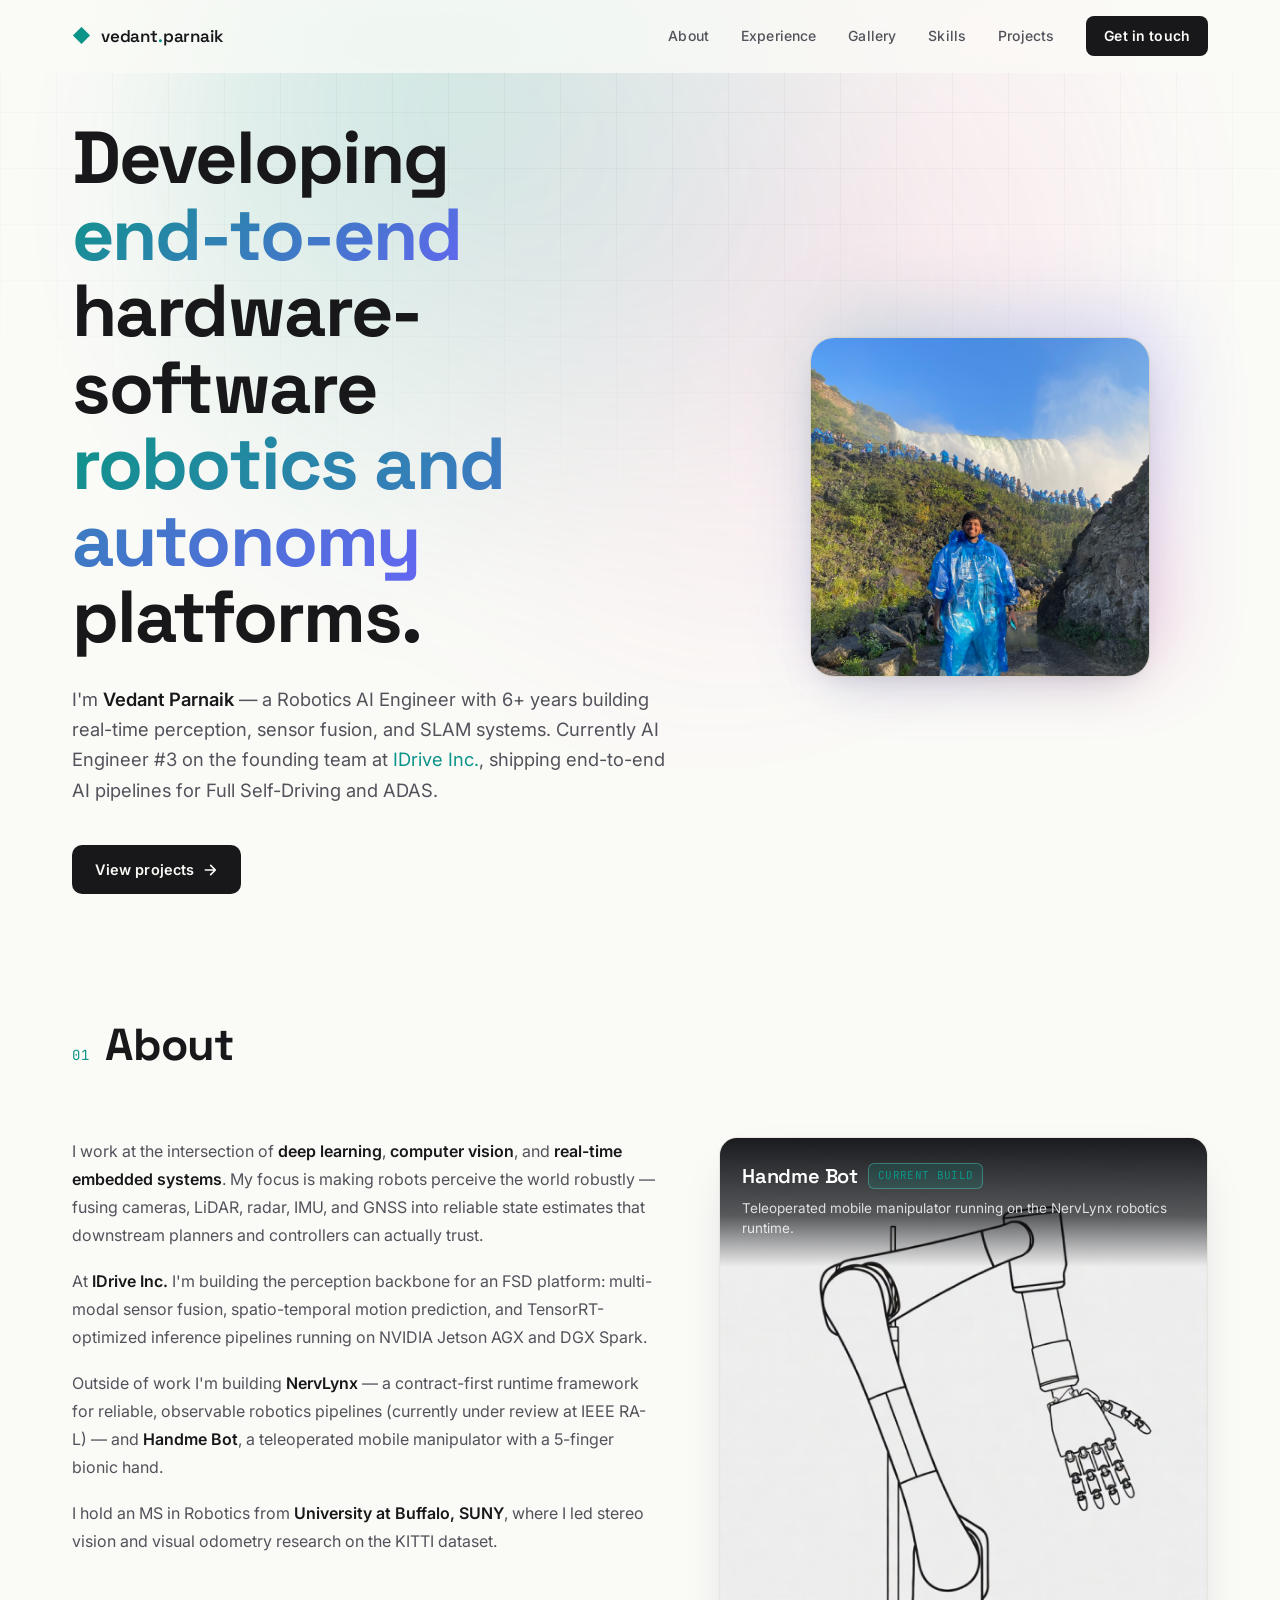
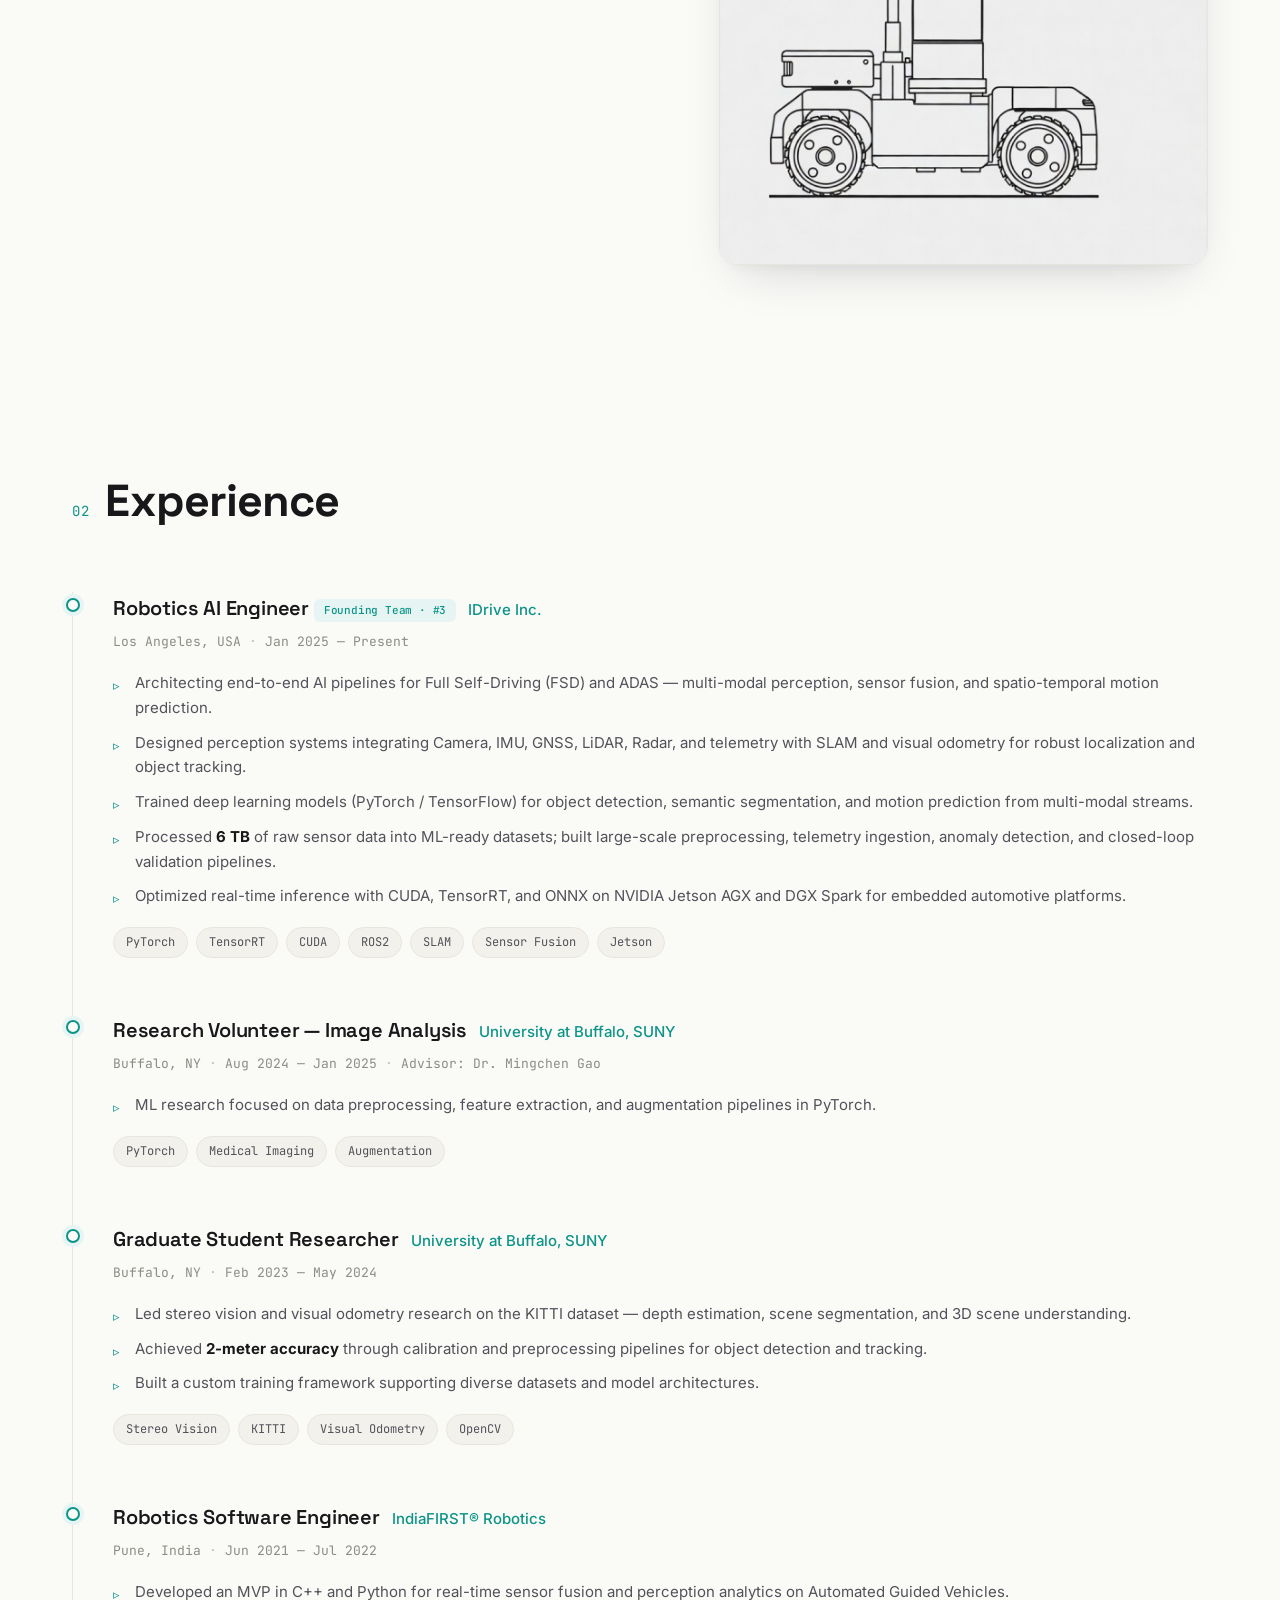
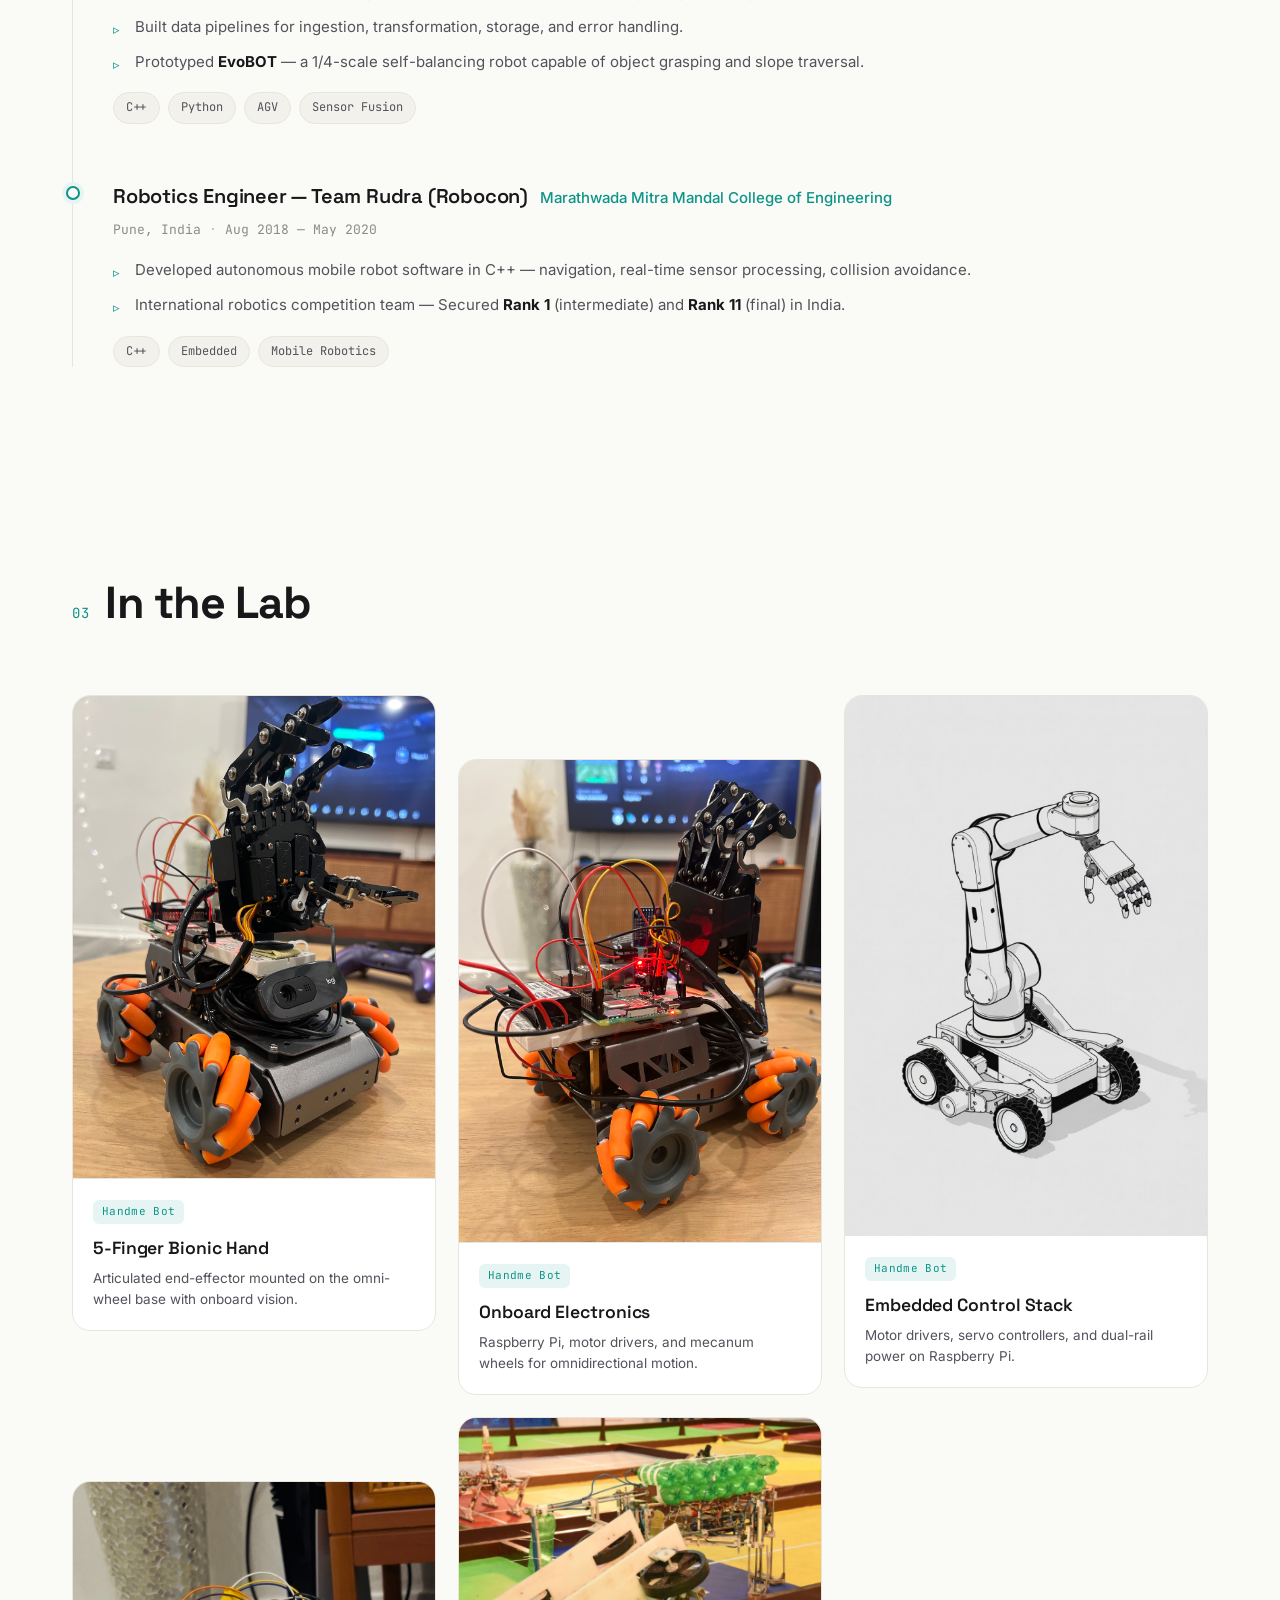
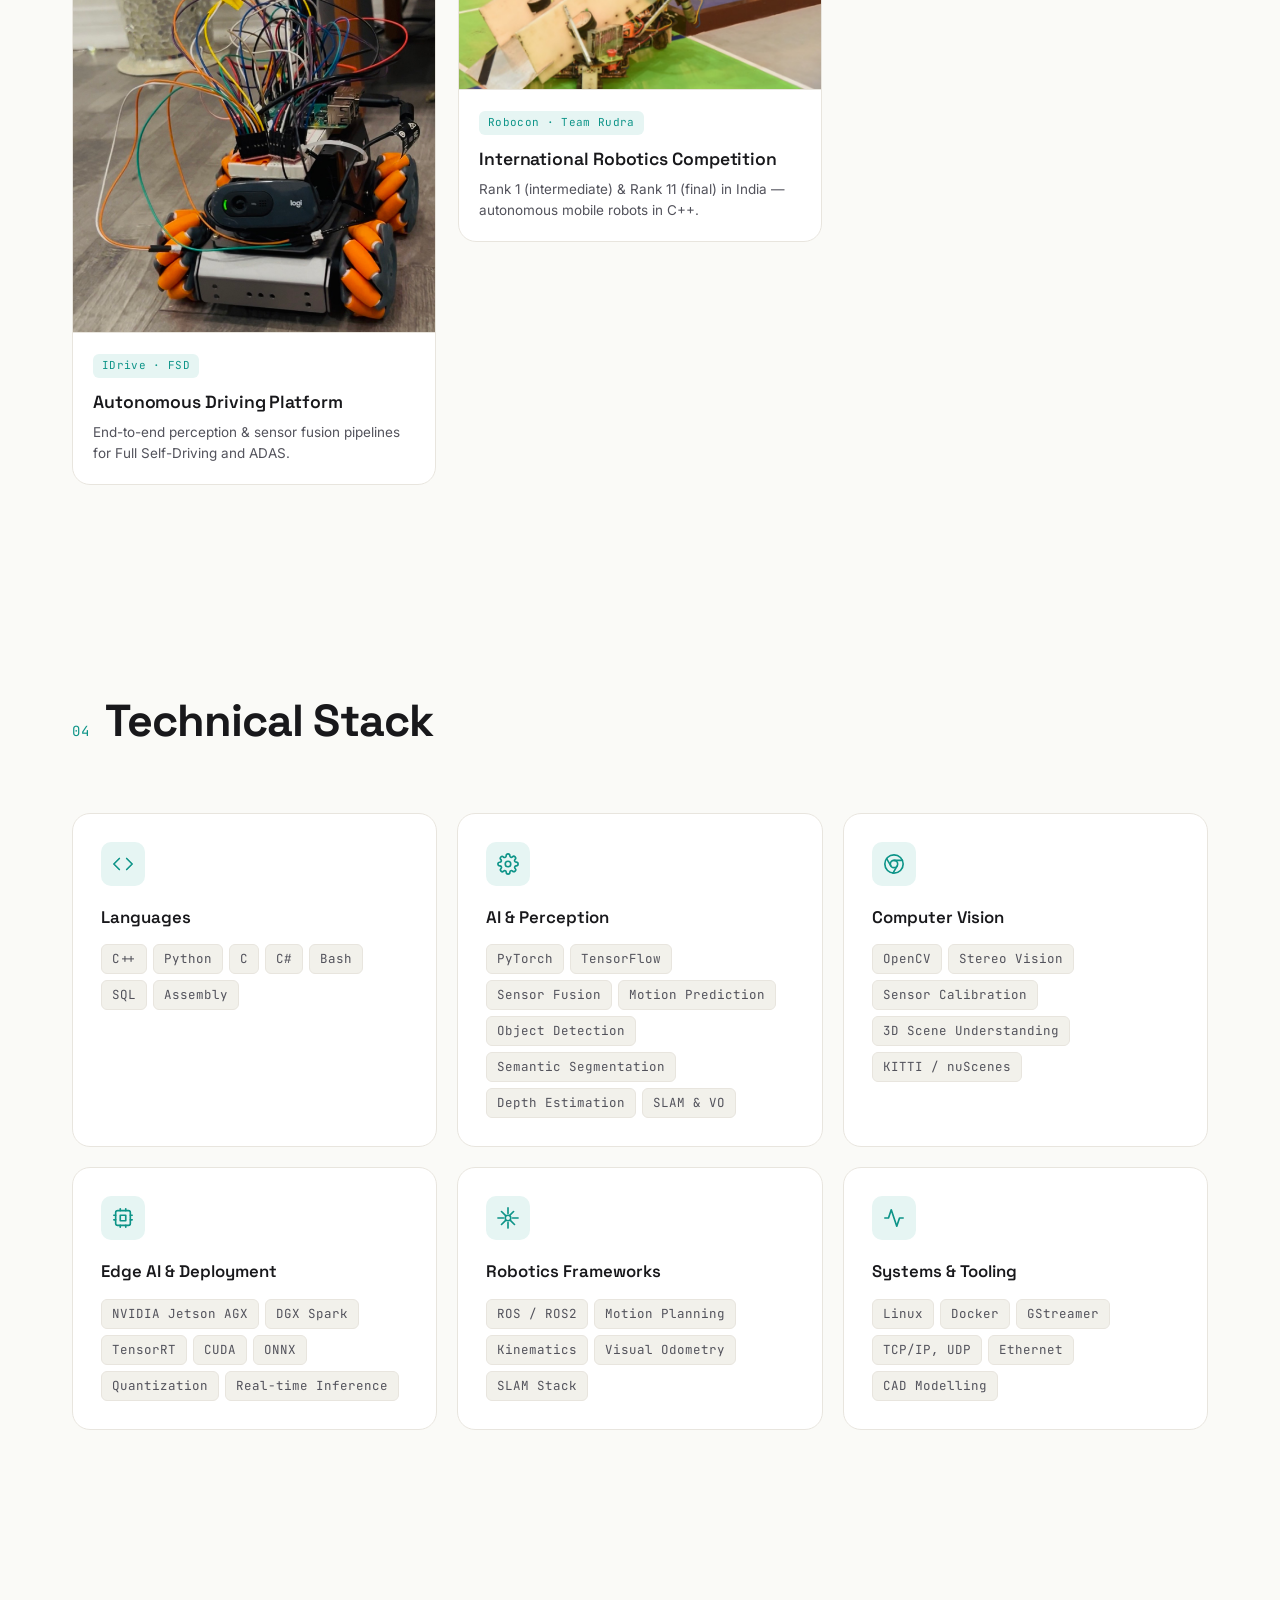
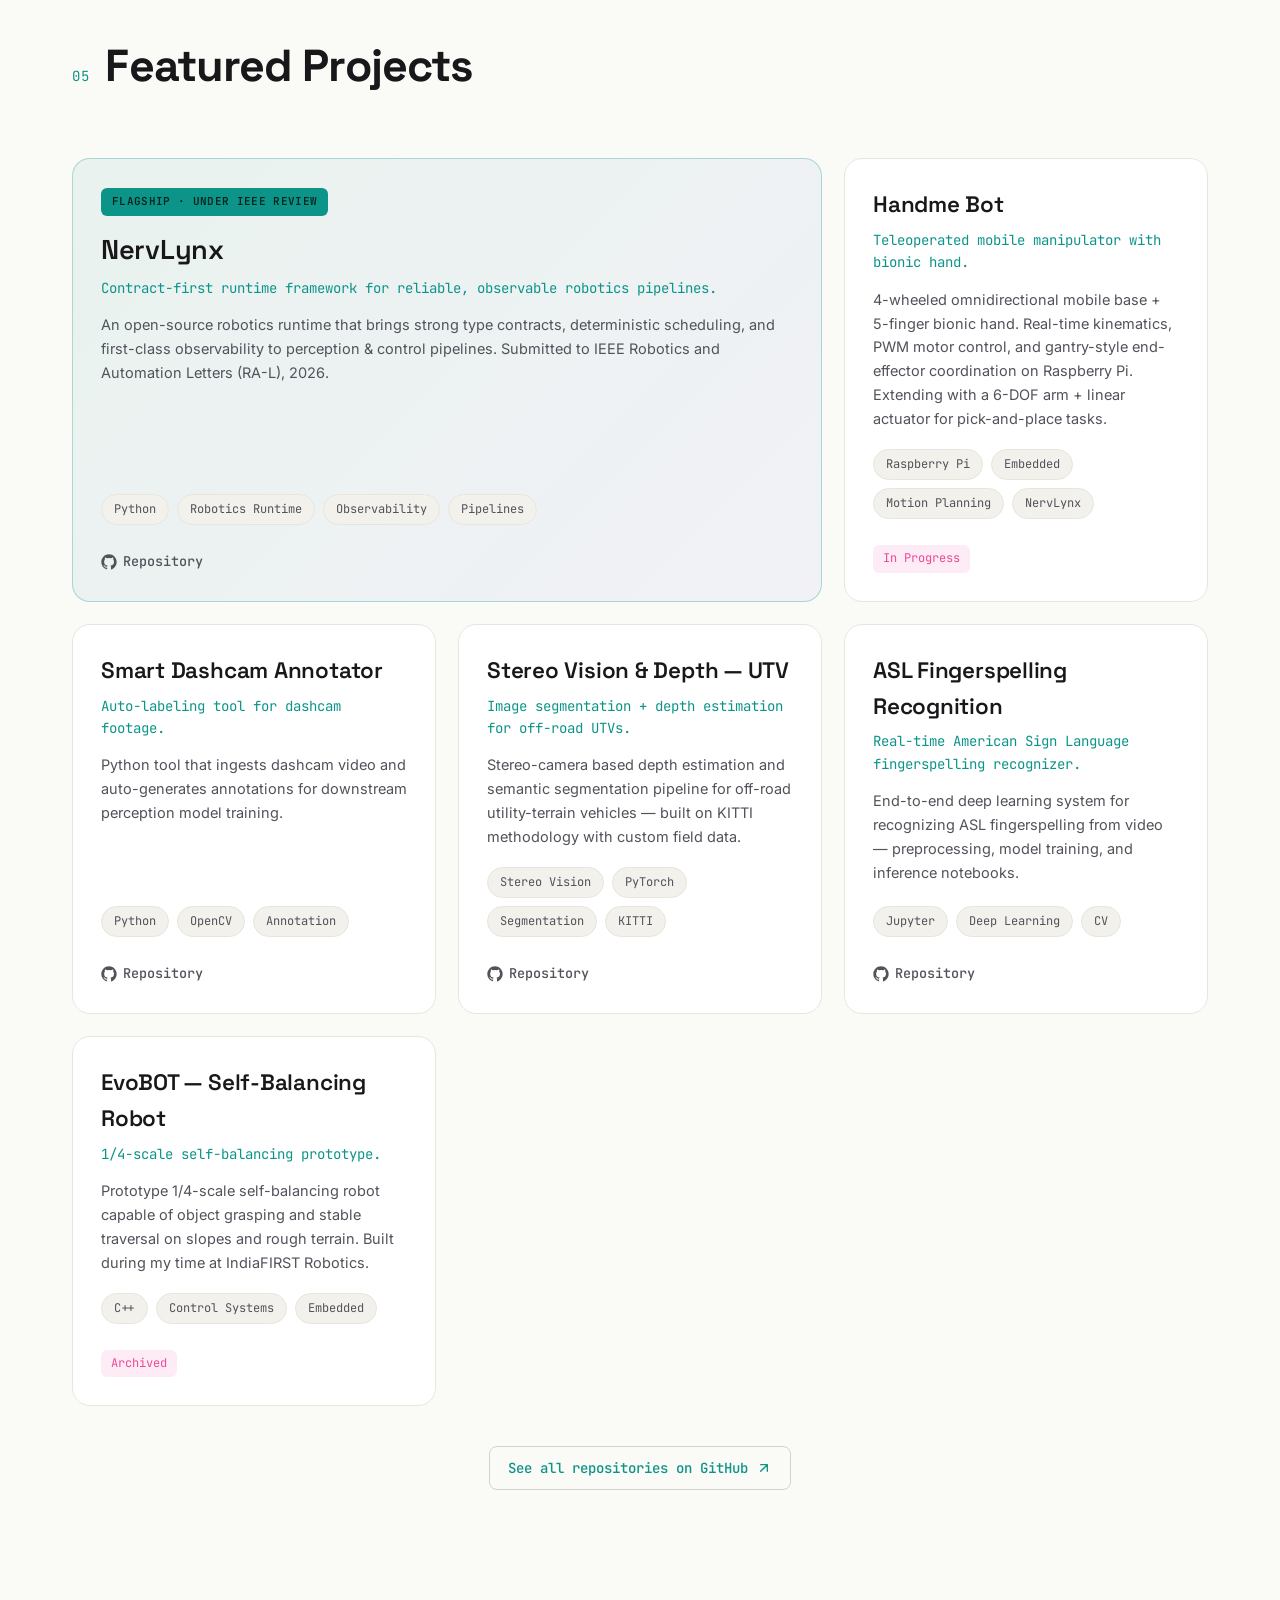
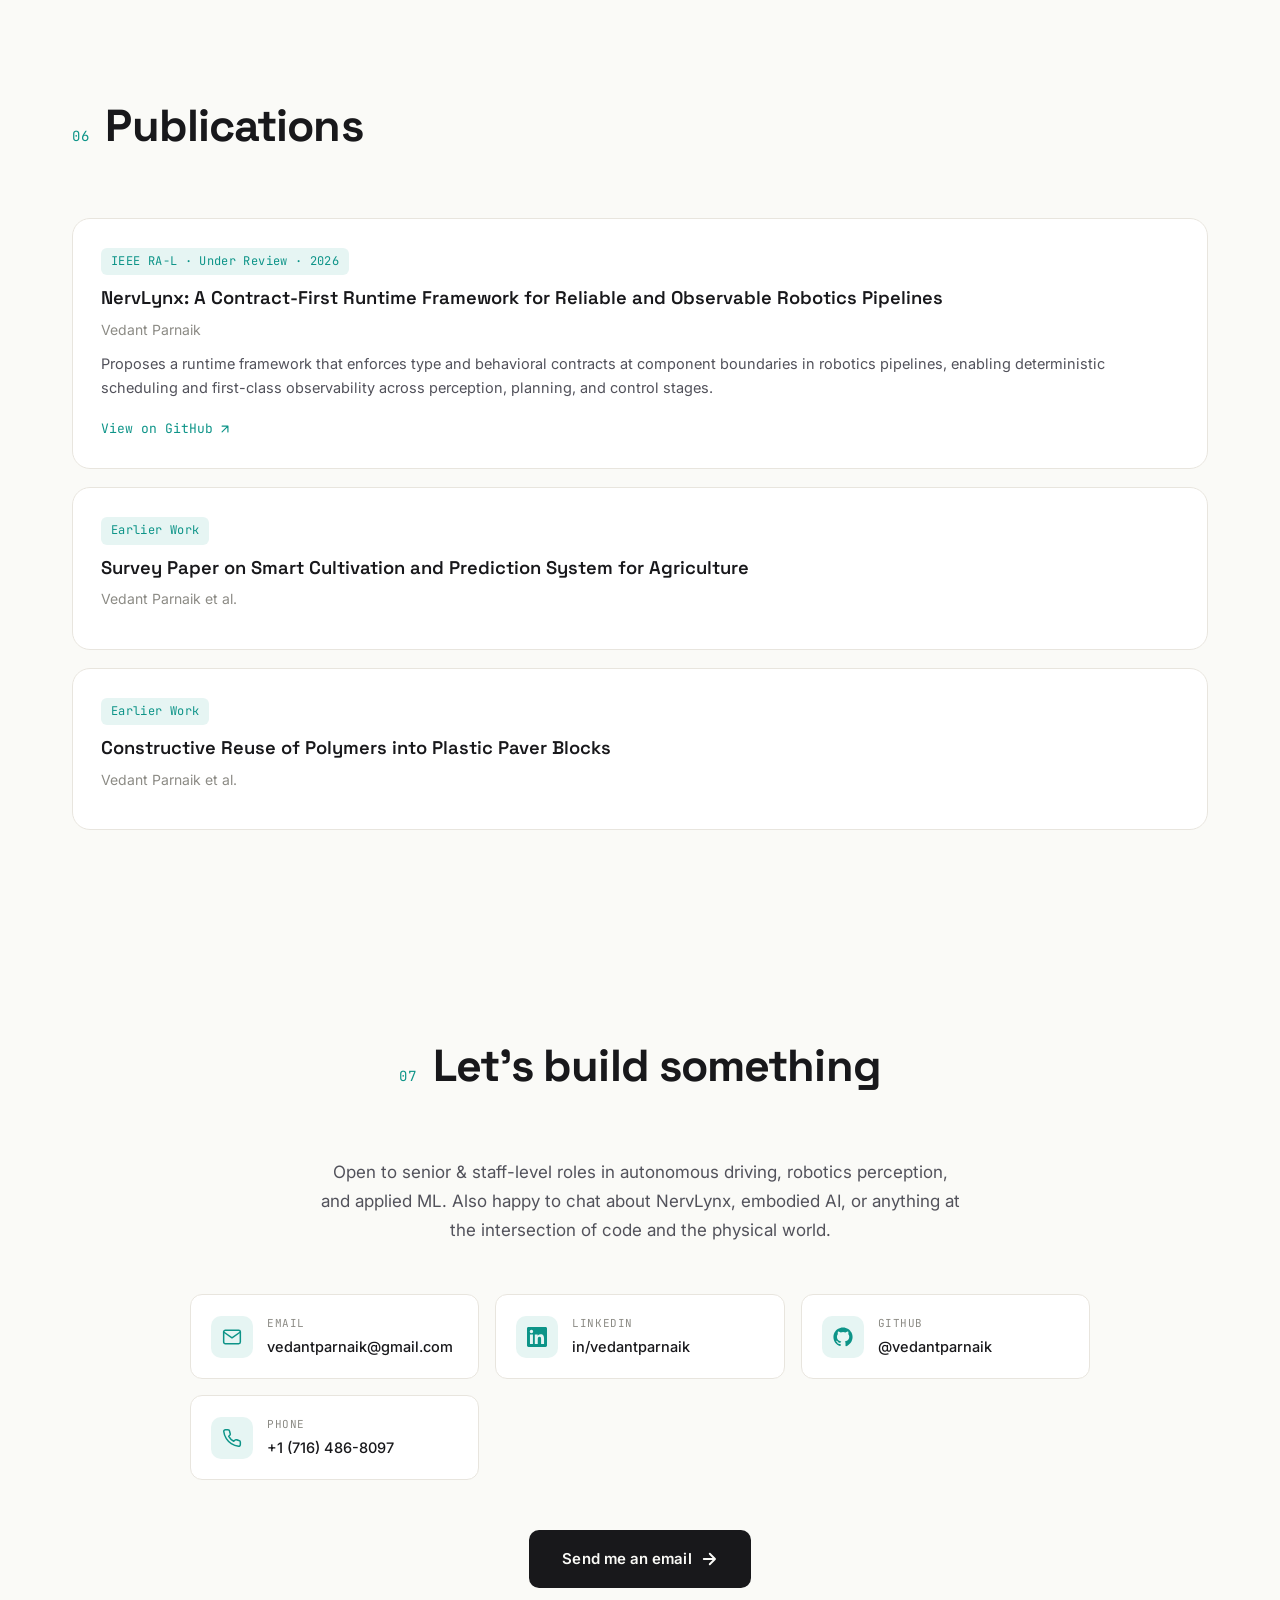
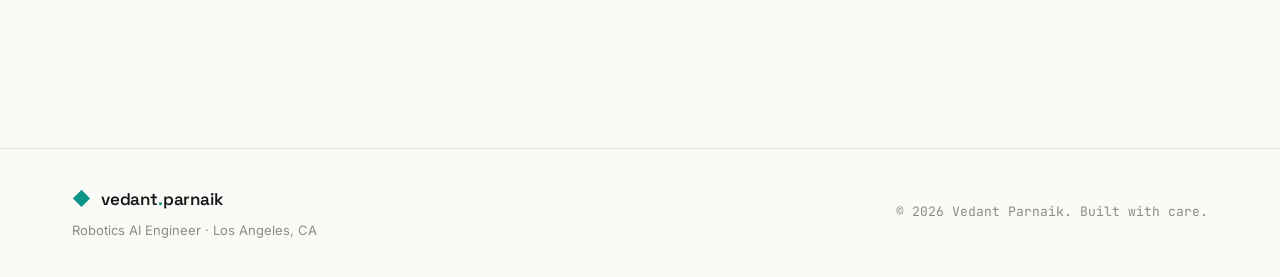
==== commit c7ea4f31: "Drop 6-DOF arm photo from gallery; remove stray video file Co-authored-by: Cursor <cursoragent@curso" ====
--- a/index.html
+++ b/index.html
@@ -293,15 +293,6 @@
           </figure>
 
           <figure class="gallery-item reveal">
-            <img src="images/arm.jpg" alt="6-DOF robotic arm extension" loading="lazy" />
-            <figcaption>
-              <span class="gallery-tag">Manipulation</span>
-              <h3>6-DOF Robotic Arm</h3>
-              <p>Linear actuator + 6-DOF arm extension for pick-and-place tasks.</p>
-            </figcaption>
-          </figure>
-
-          <figure class="gallery-item reveal">
             <img src="images/car.jpg" alt="Autonomous driving research vehicle at IDrive" loading="lazy" />
             <figcaption>
               <span class="gallery-tag">IDrive · FSD</span>
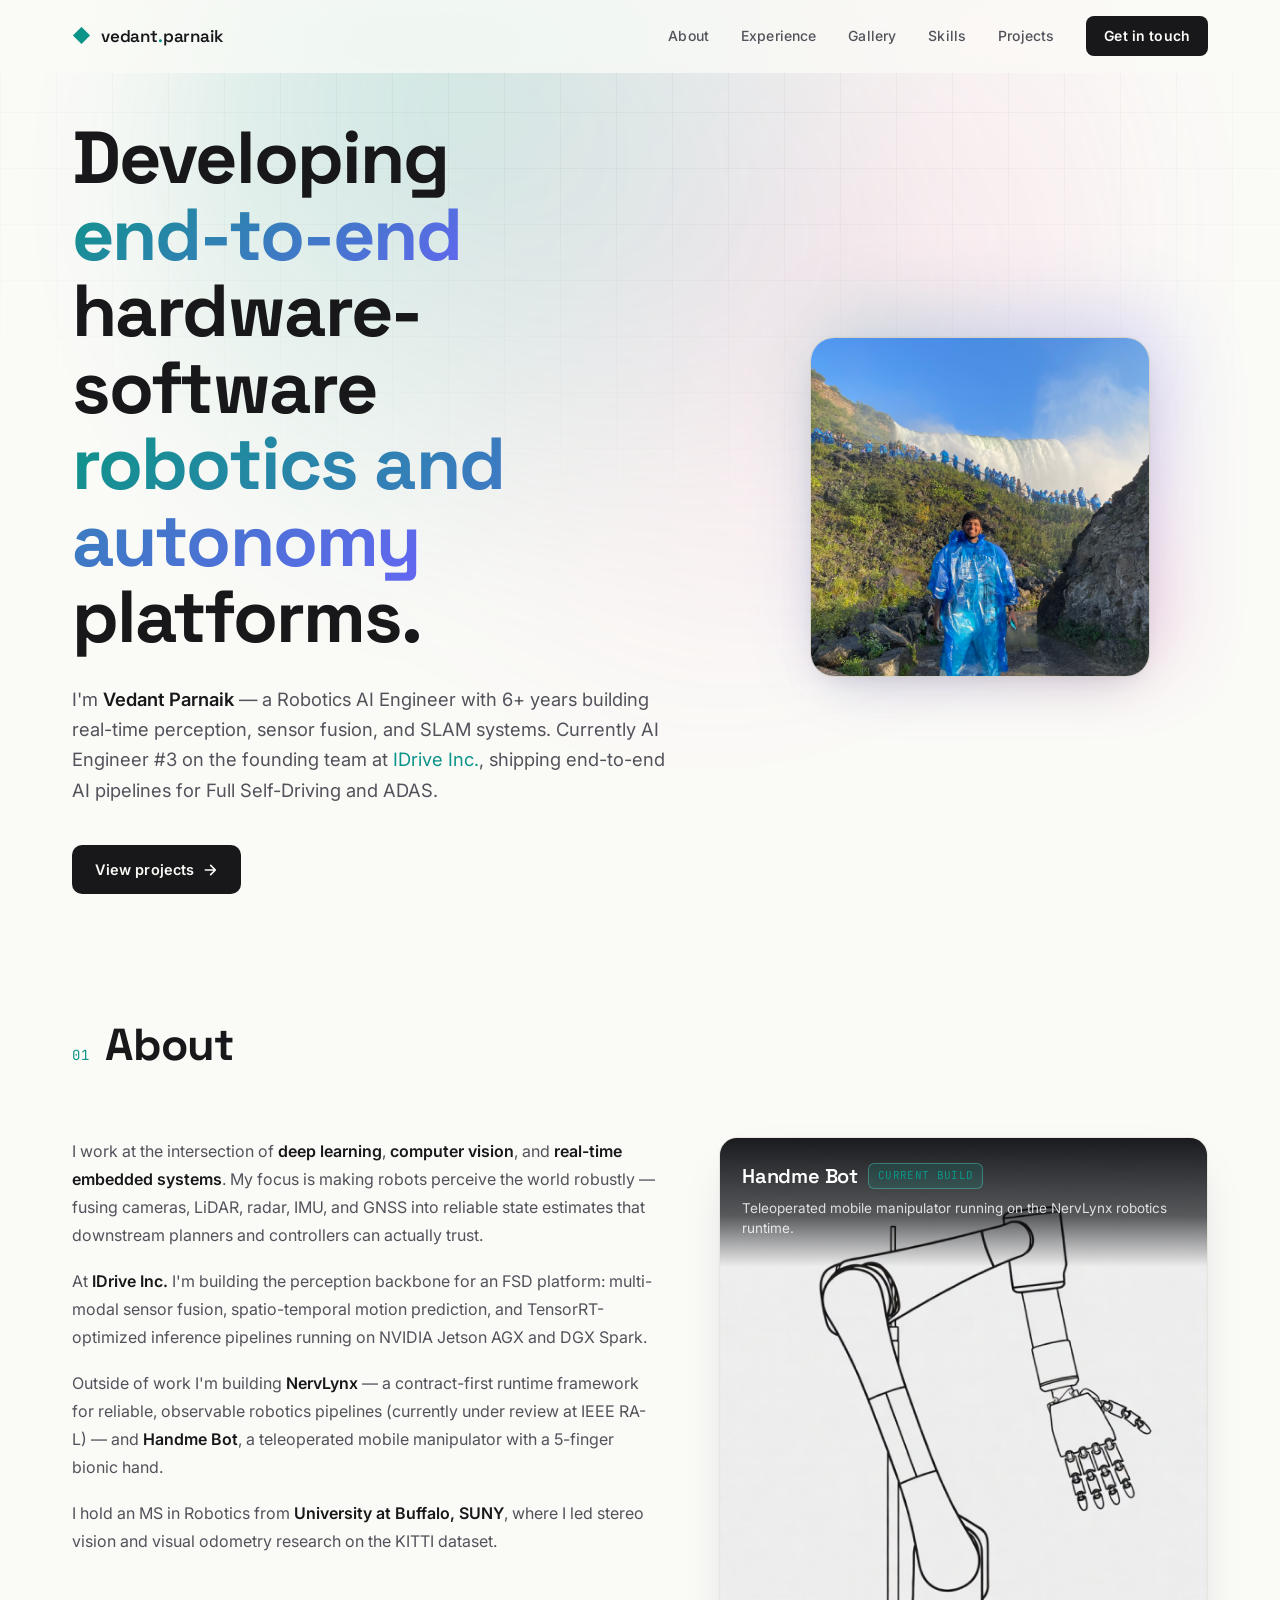
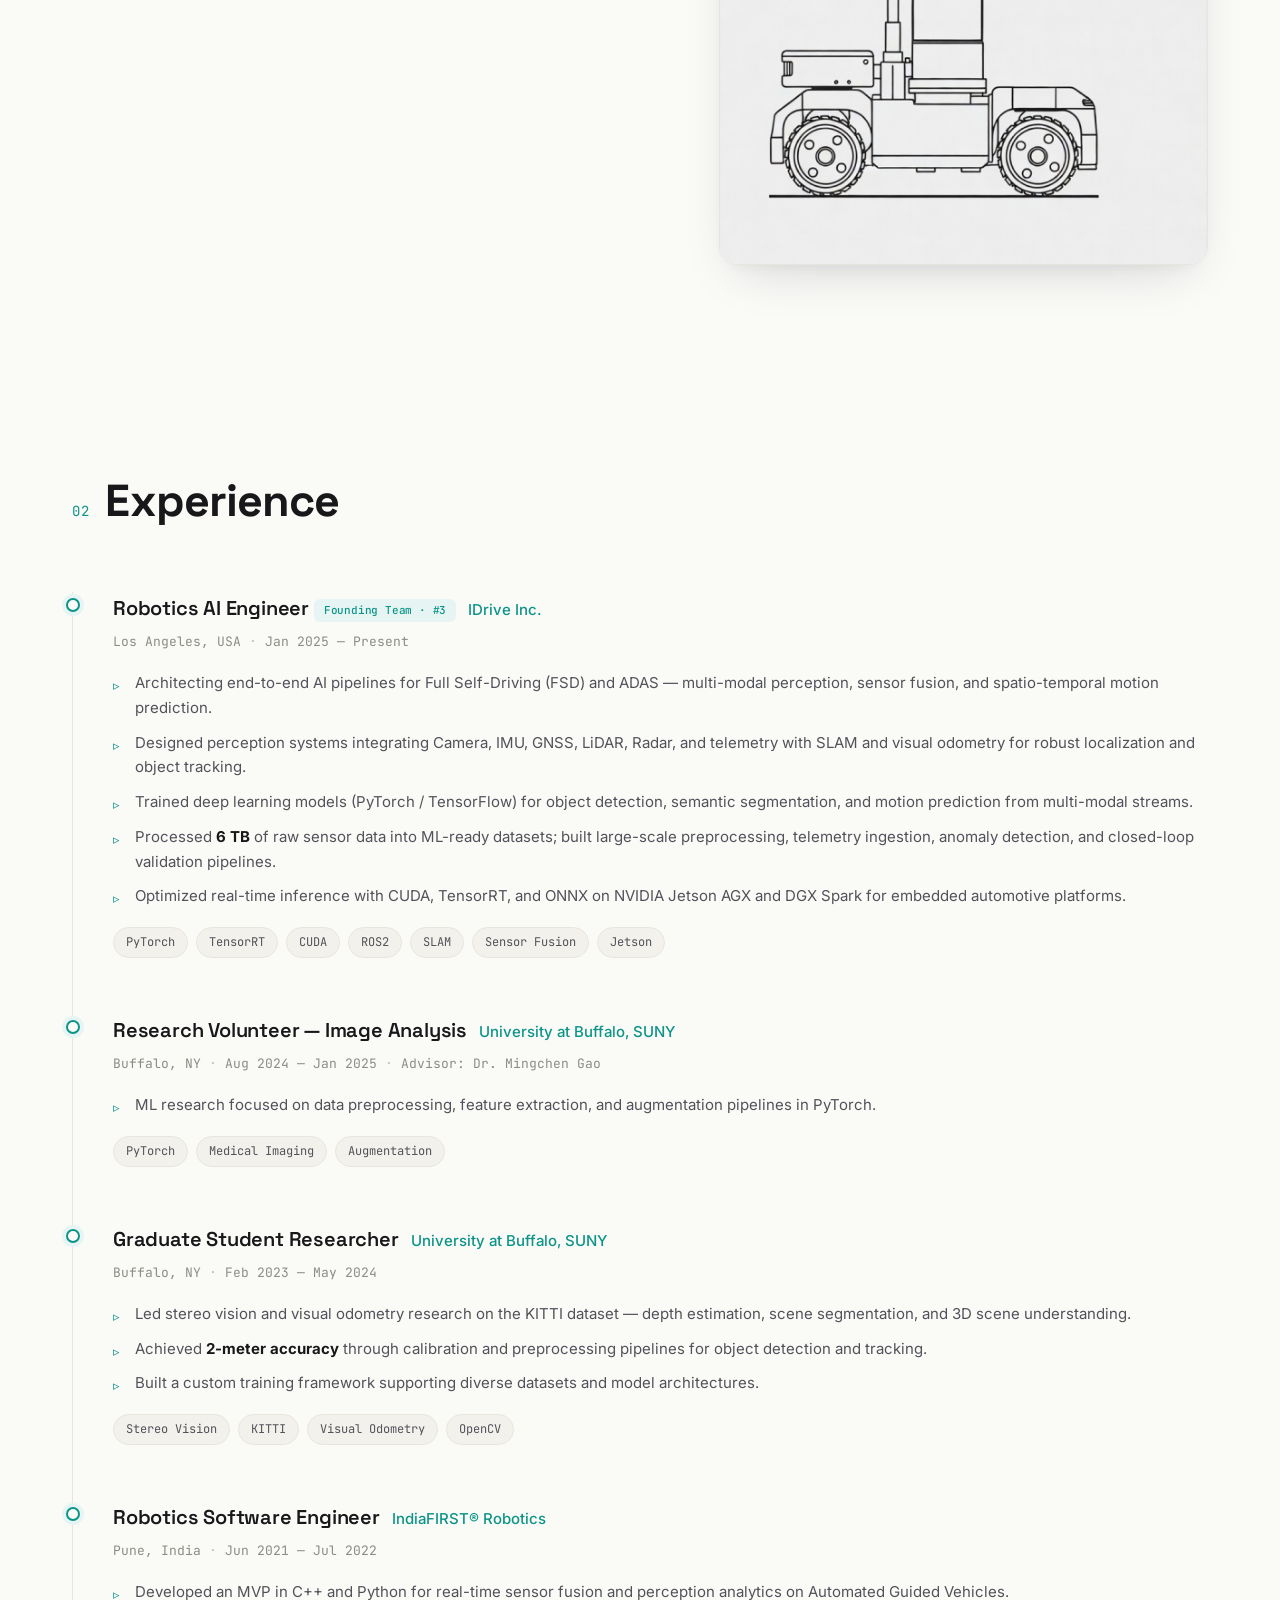
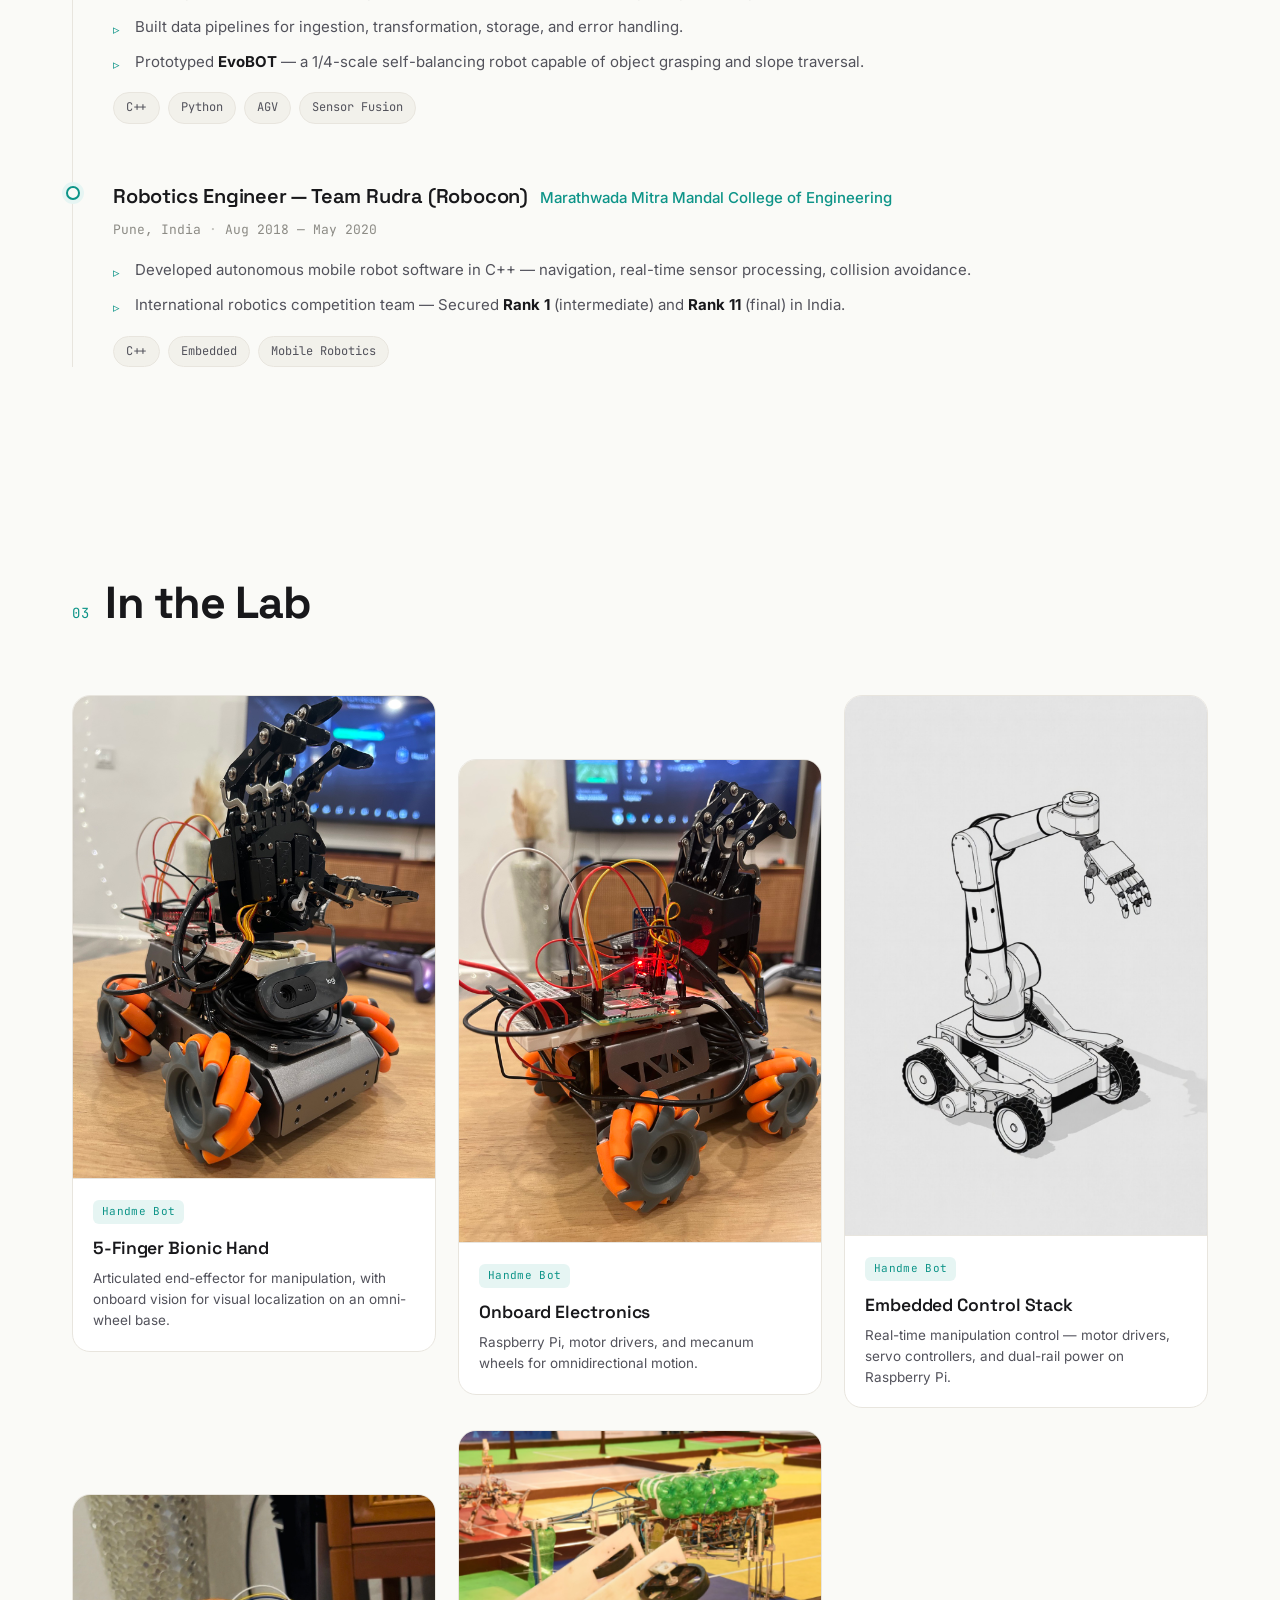
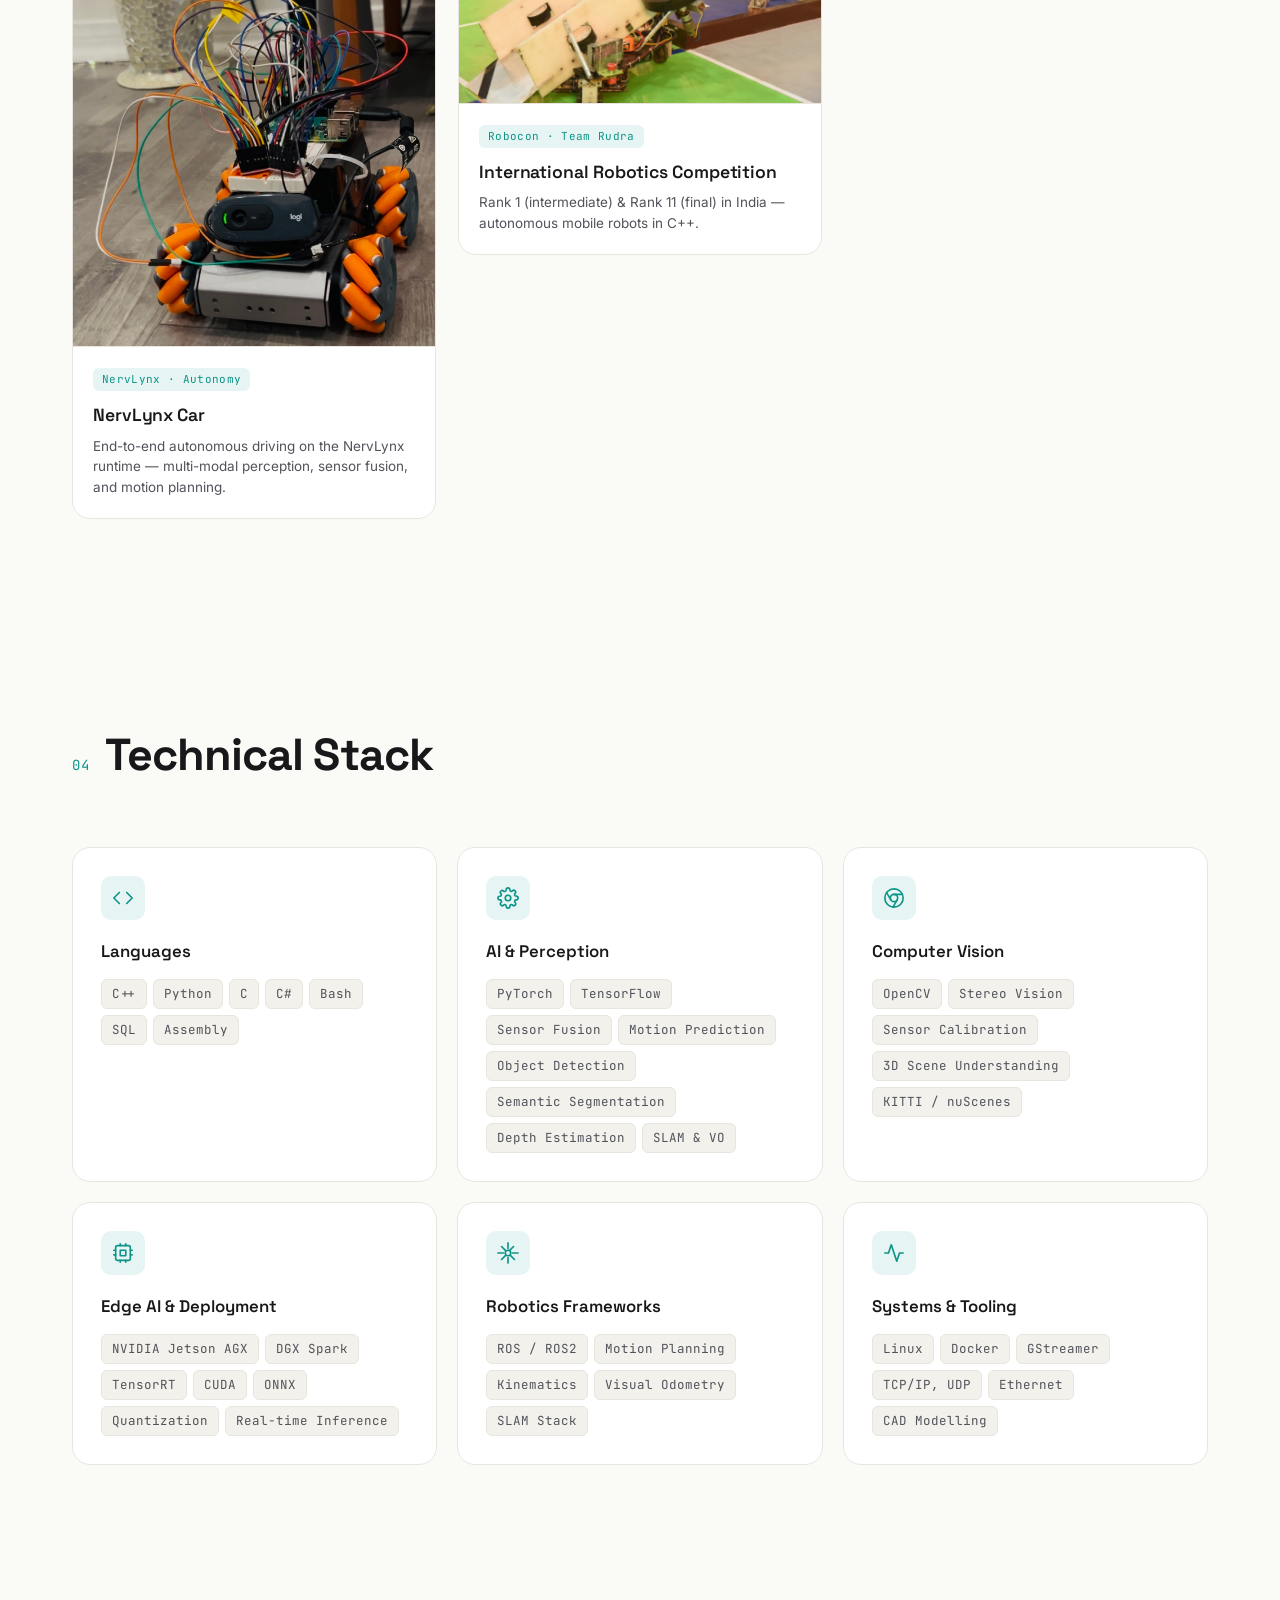
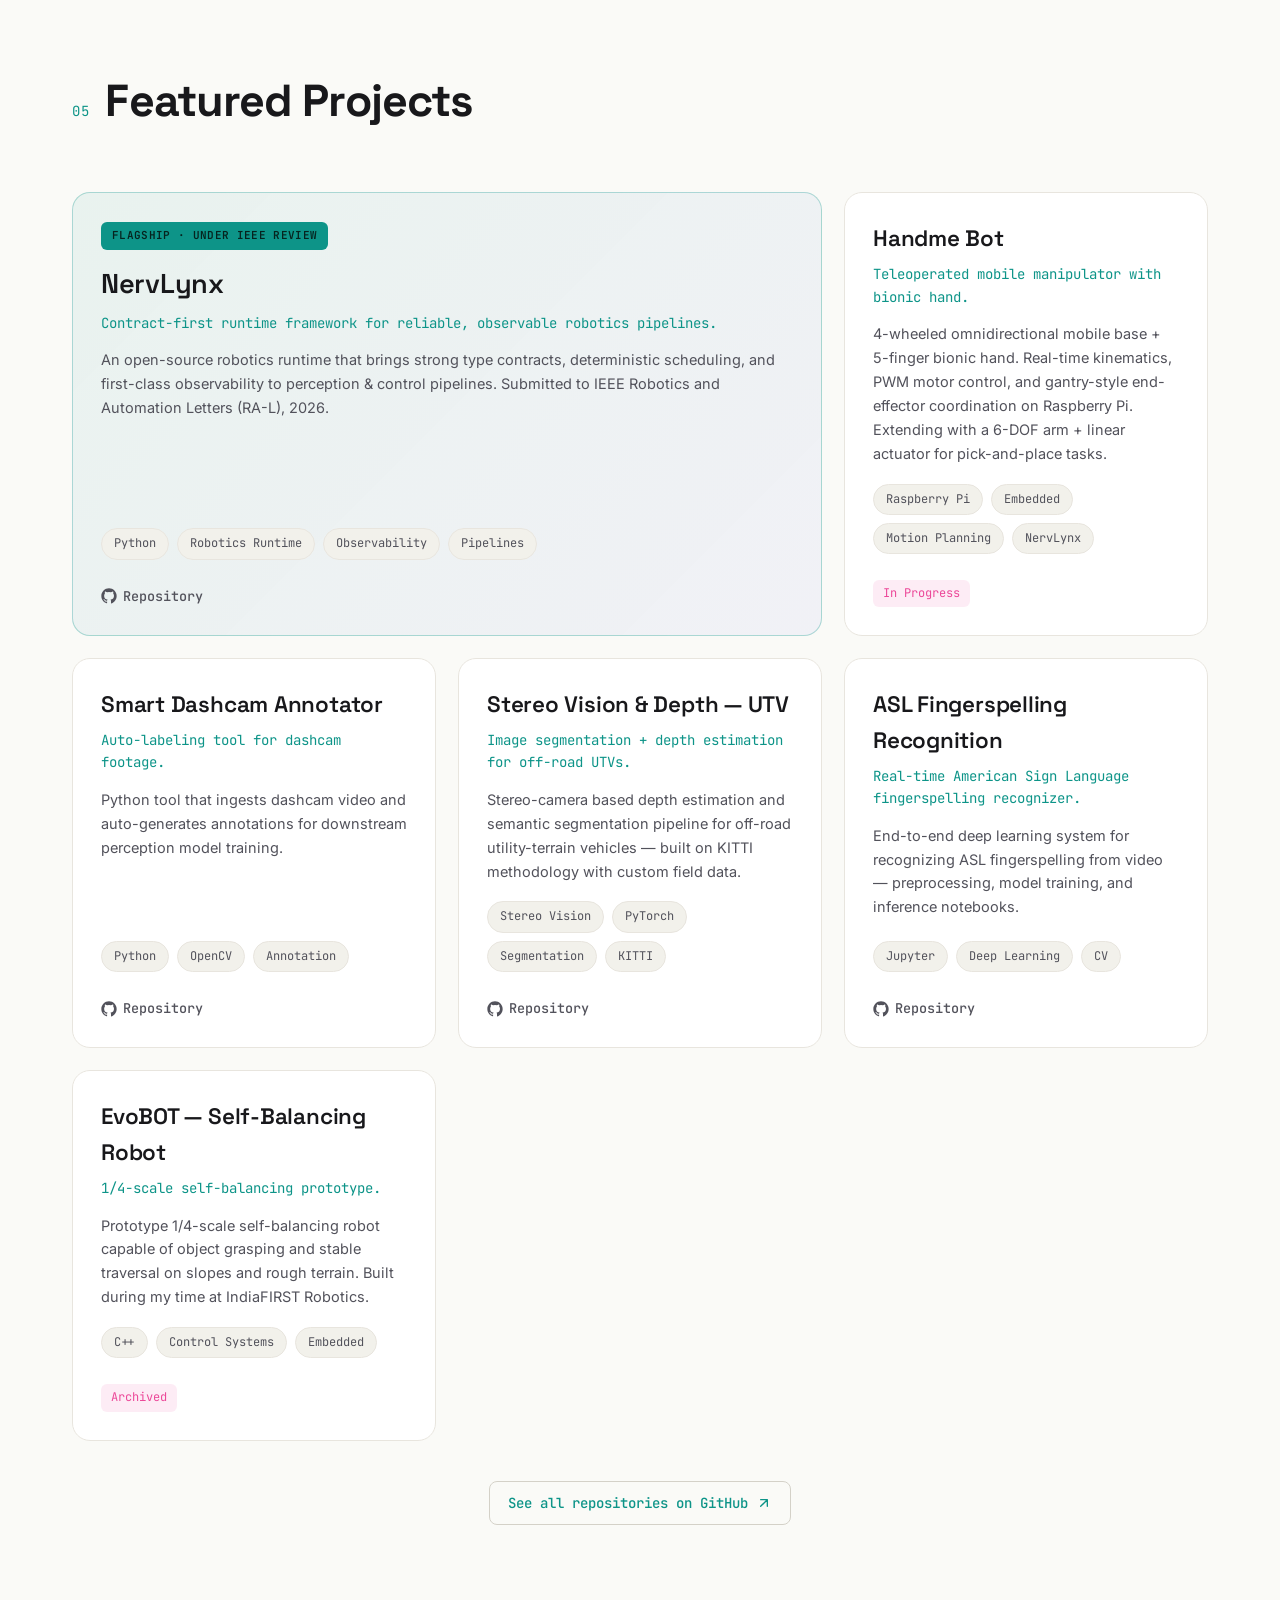
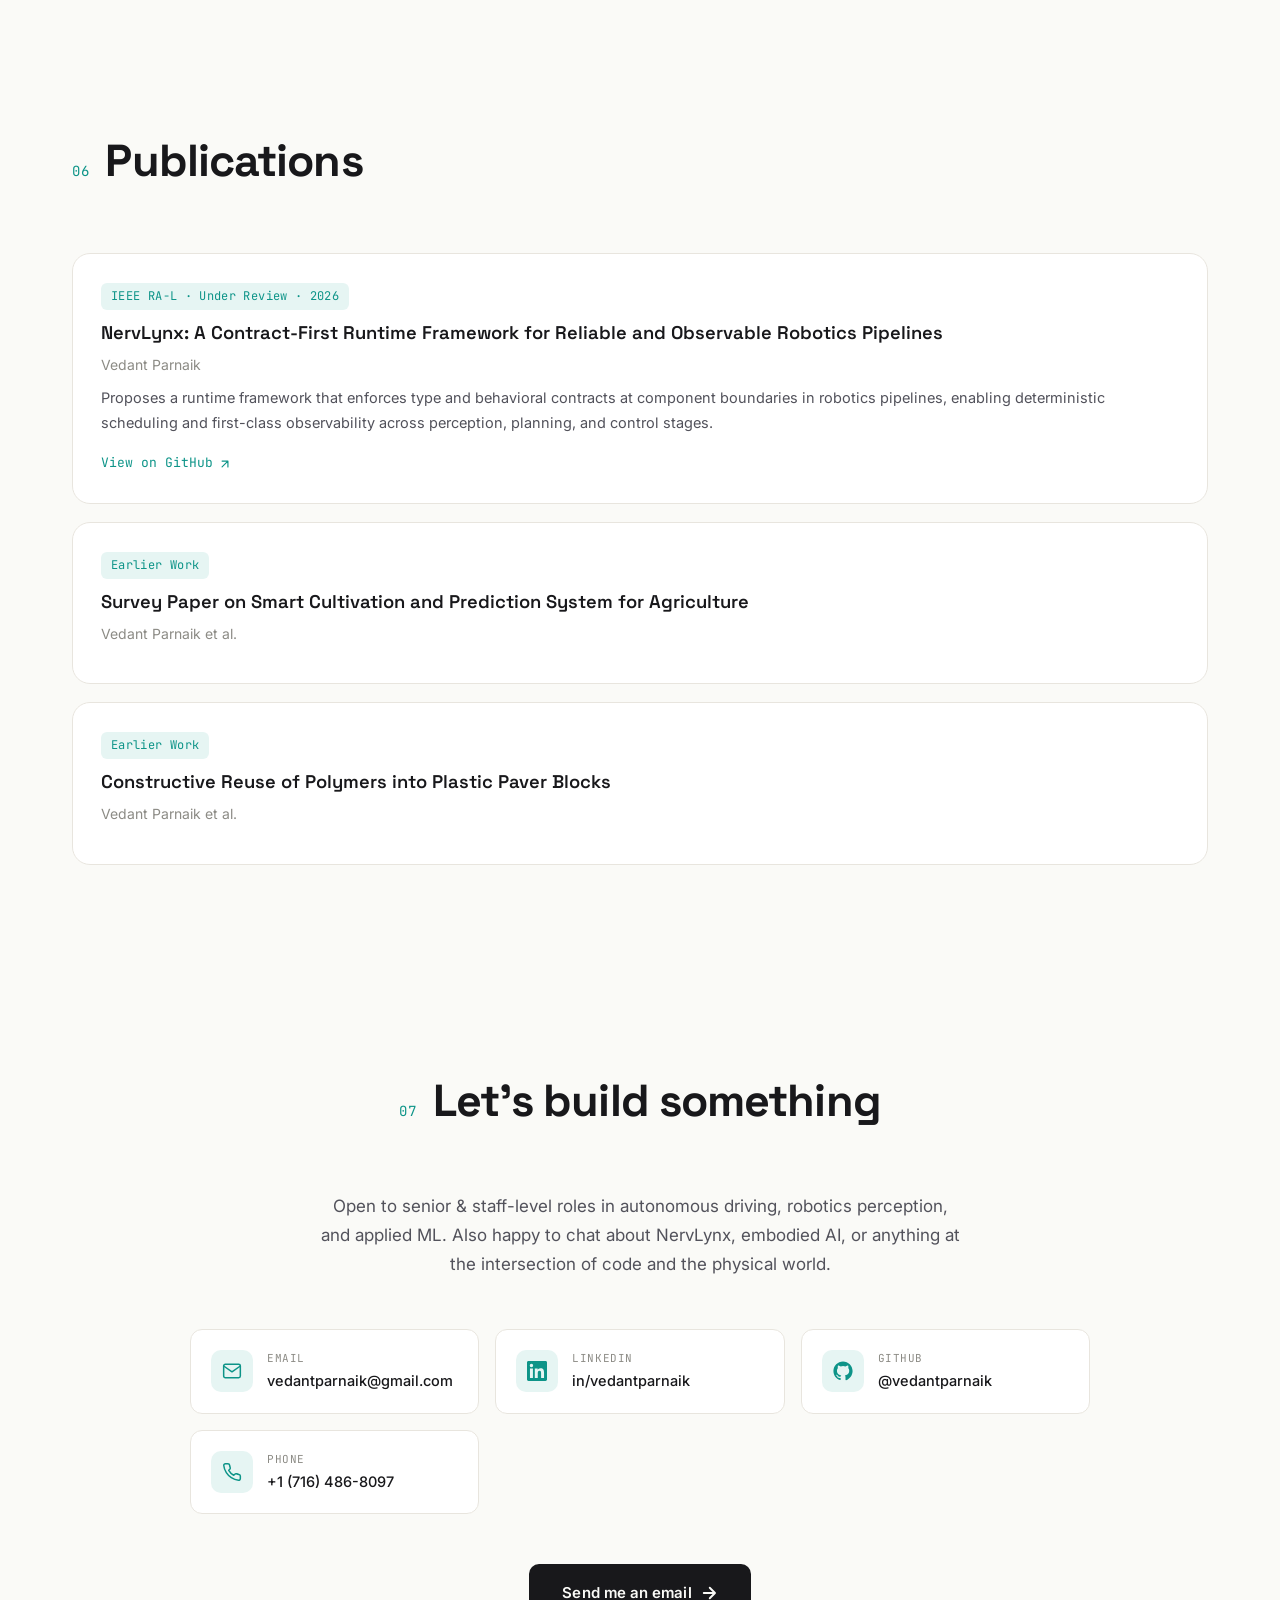
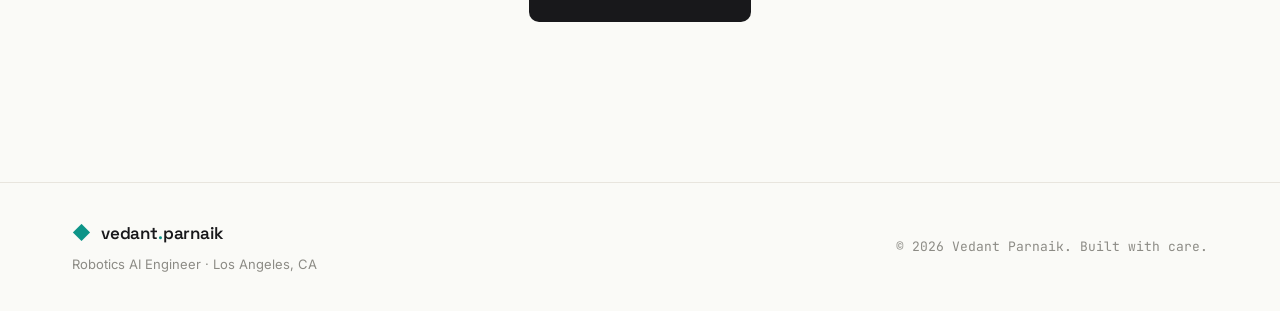
==== commit abf02679: "Gallery captions: add manipulation/localization terms; rename FSD card to NervLynx Car Co-authored-b" ====
--- a/index.html
+++ b/index.html
@@ -270,7 +270,7 @@
             <figcaption>
               <span class="gallery-tag">Handme Bot</span>
               <h3>5-Finger Bionic Hand</h3>
-              <p>Articulated end-effector mounted on the omni-wheel base with onboard vision.</p>
+              <p>Articulated end-effector for manipulation, with onboard vision for visual localization on an omni-wheel base.</p>
             </figcaption>
           </figure>
 
@@ -288,16 +288,16 @@
             <figcaption>
               <span class="gallery-tag">Handme Bot</span>
               <h3>Embedded Control Stack</h3>
-              <p>Motor drivers, servo controllers, and dual-rail power on Raspberry Pi.</p>
+              <p>Real-time manipulation control — motor drivers, servo controllers, and dual-rail power on Raspberry Pi.</p>
             </figcaption>
           </figure>
 
           <figure class="gallery-item reveal">
-            <img src="images/car.jpg" alt="Autonomous driving research vehicle at IDrive" loading="lazy" />
+            <img src="images/car.jpg" alt="NervLynx Car — autonomous driving research vehicle" loading="lazy" />
             <figcaption>
-              <span class="gallery-tag">IDrive · FSD</span>
-              <h3>Autonomous Driving Platform</h3>
-              <p>End-to-end perception &amp; sensor fusion pipelines for Full Self-Driving and ADAS.</p>
+              <span class="gallery-tag">NervLynx · Autonomy</span>
+              <h3>NervLynx Car</h3>
+              <p>End-to-end autonomous driving on the NervLynx runtime — multi-modal perception, sensor fusion, and motion planning.</p>
             </figcaption>
           </figure>
 
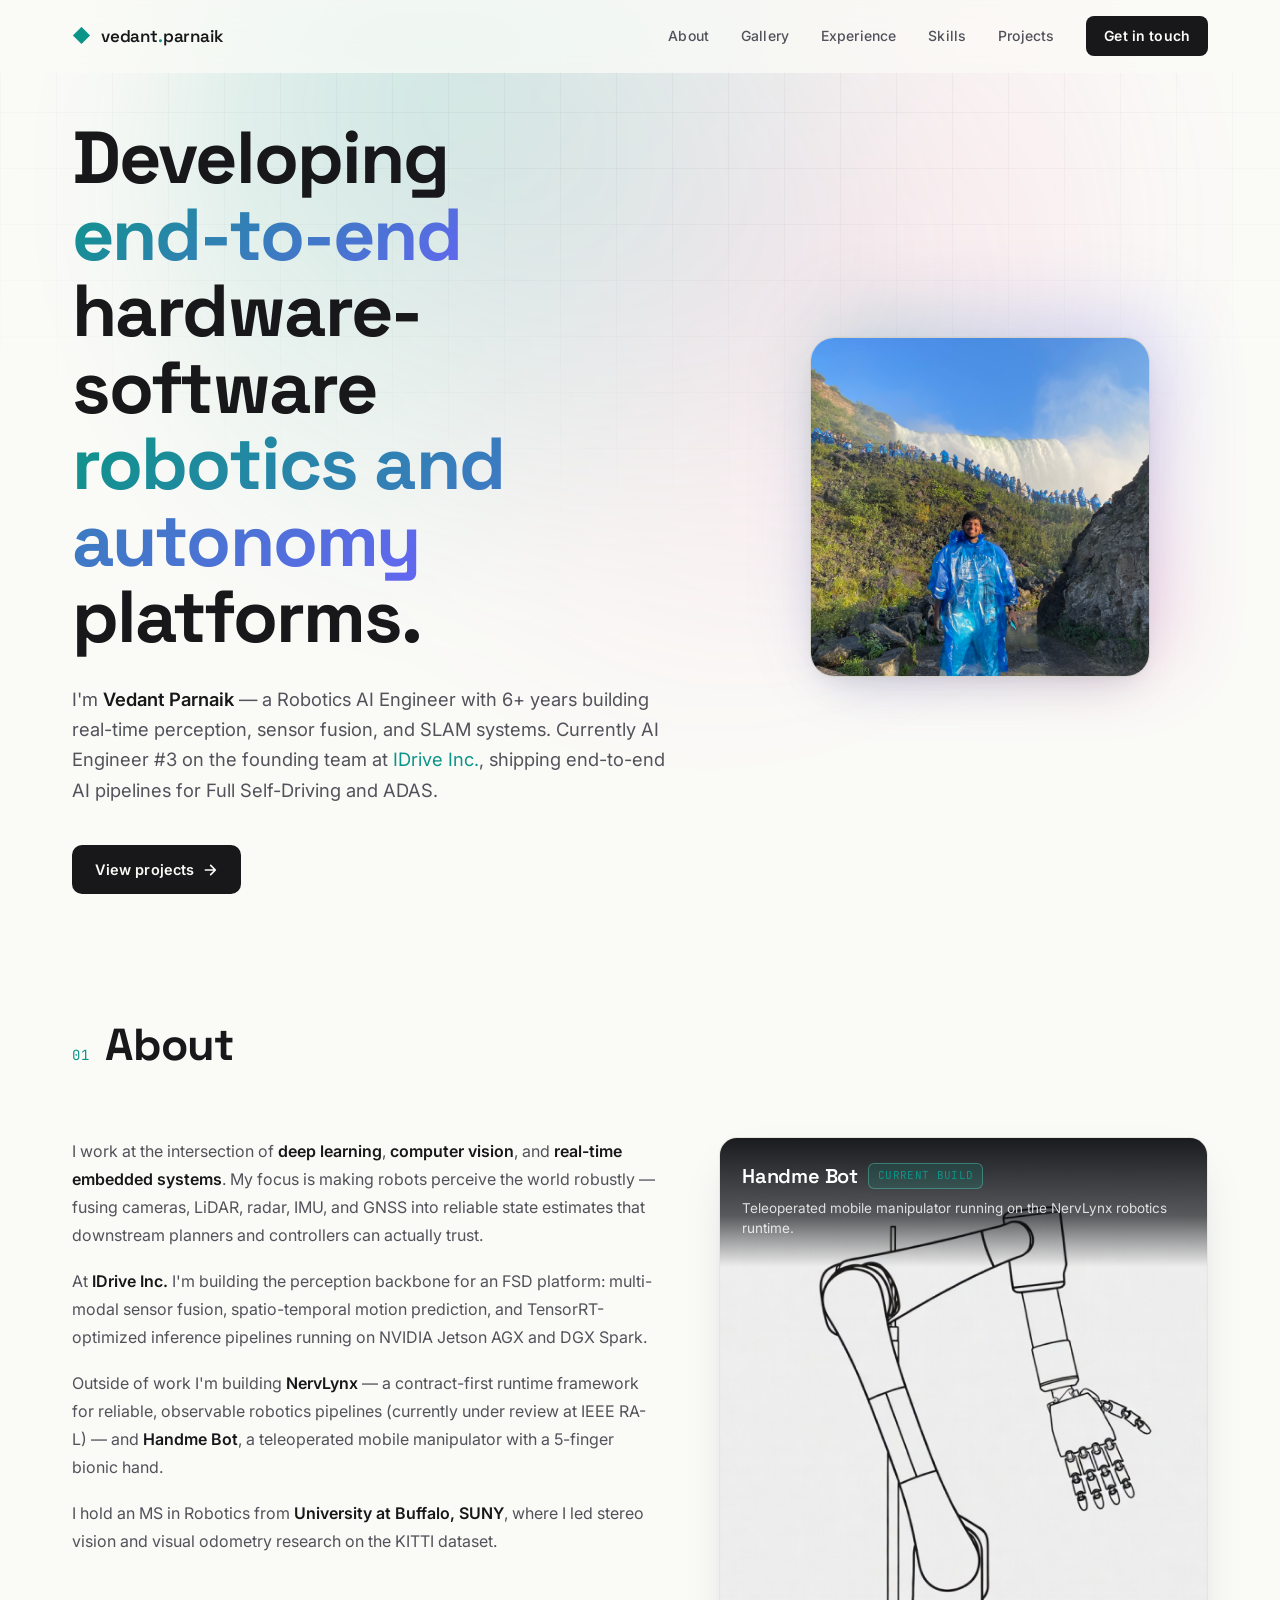
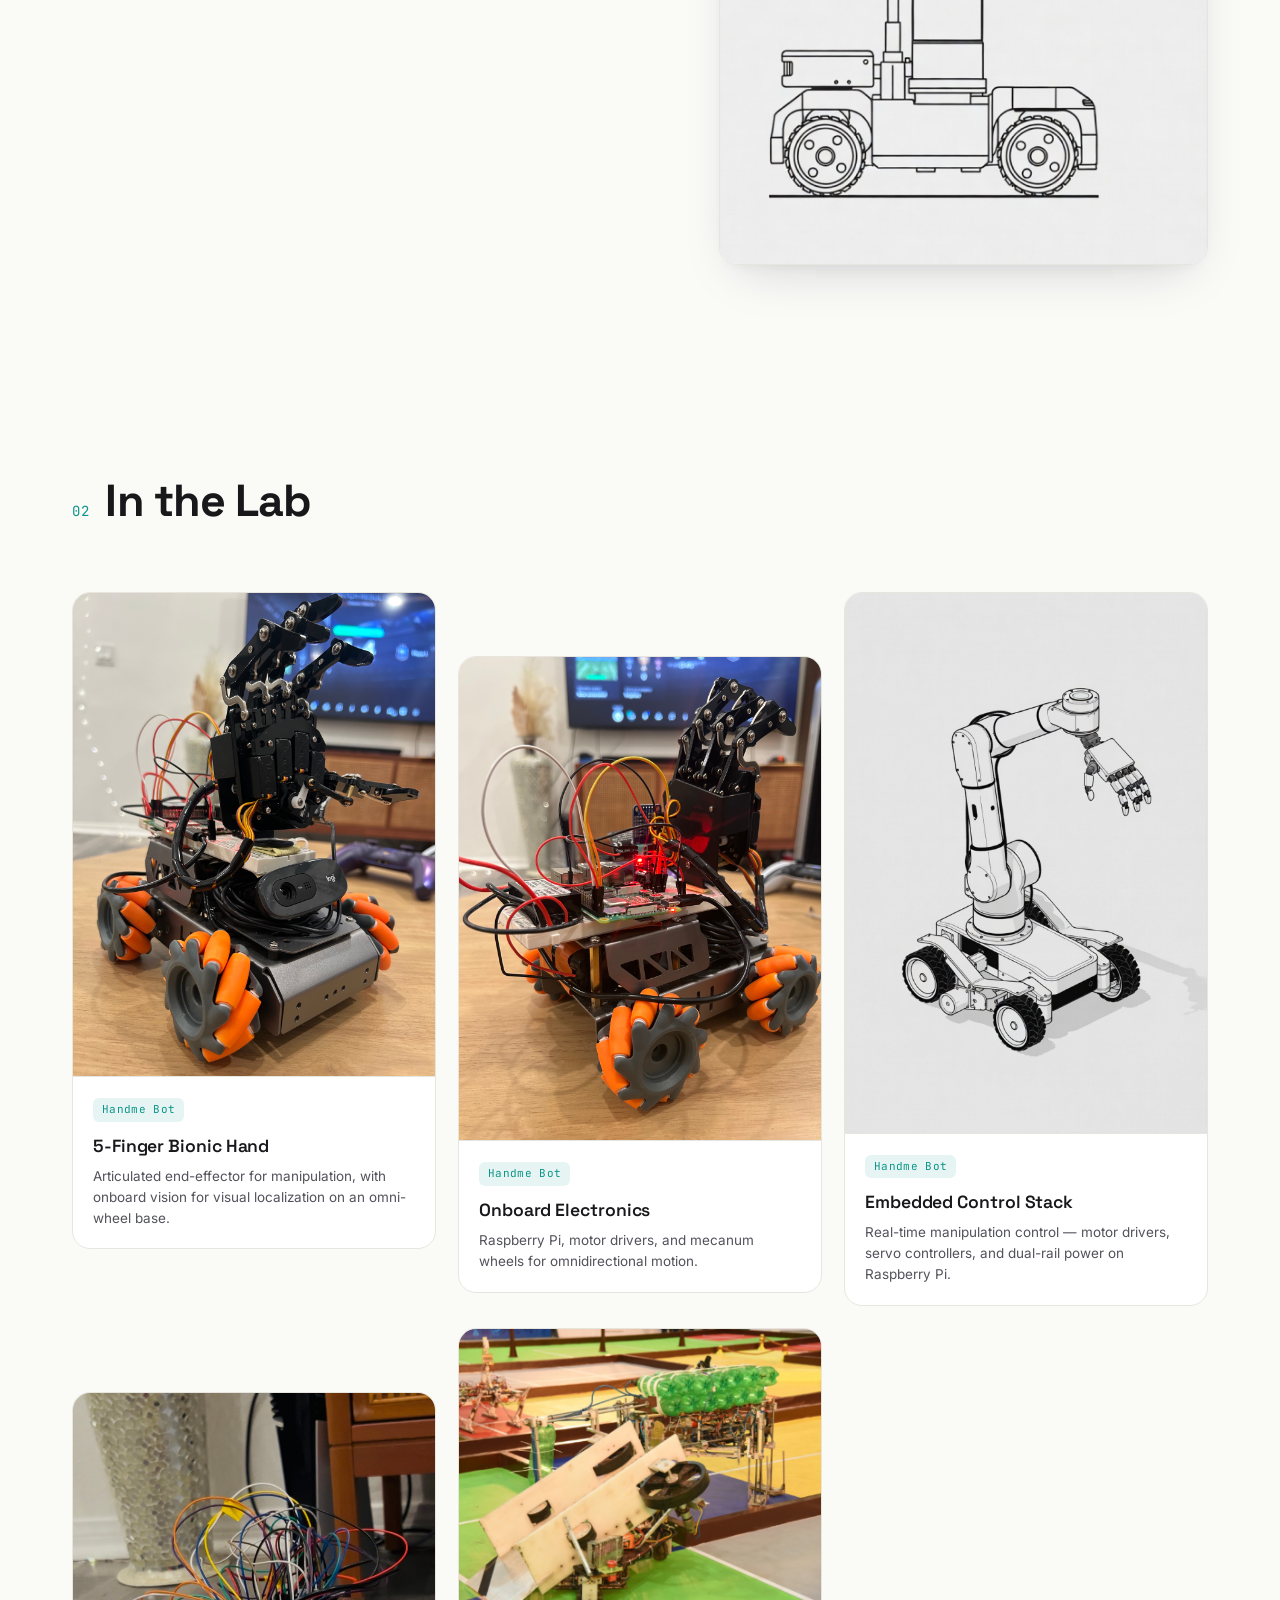
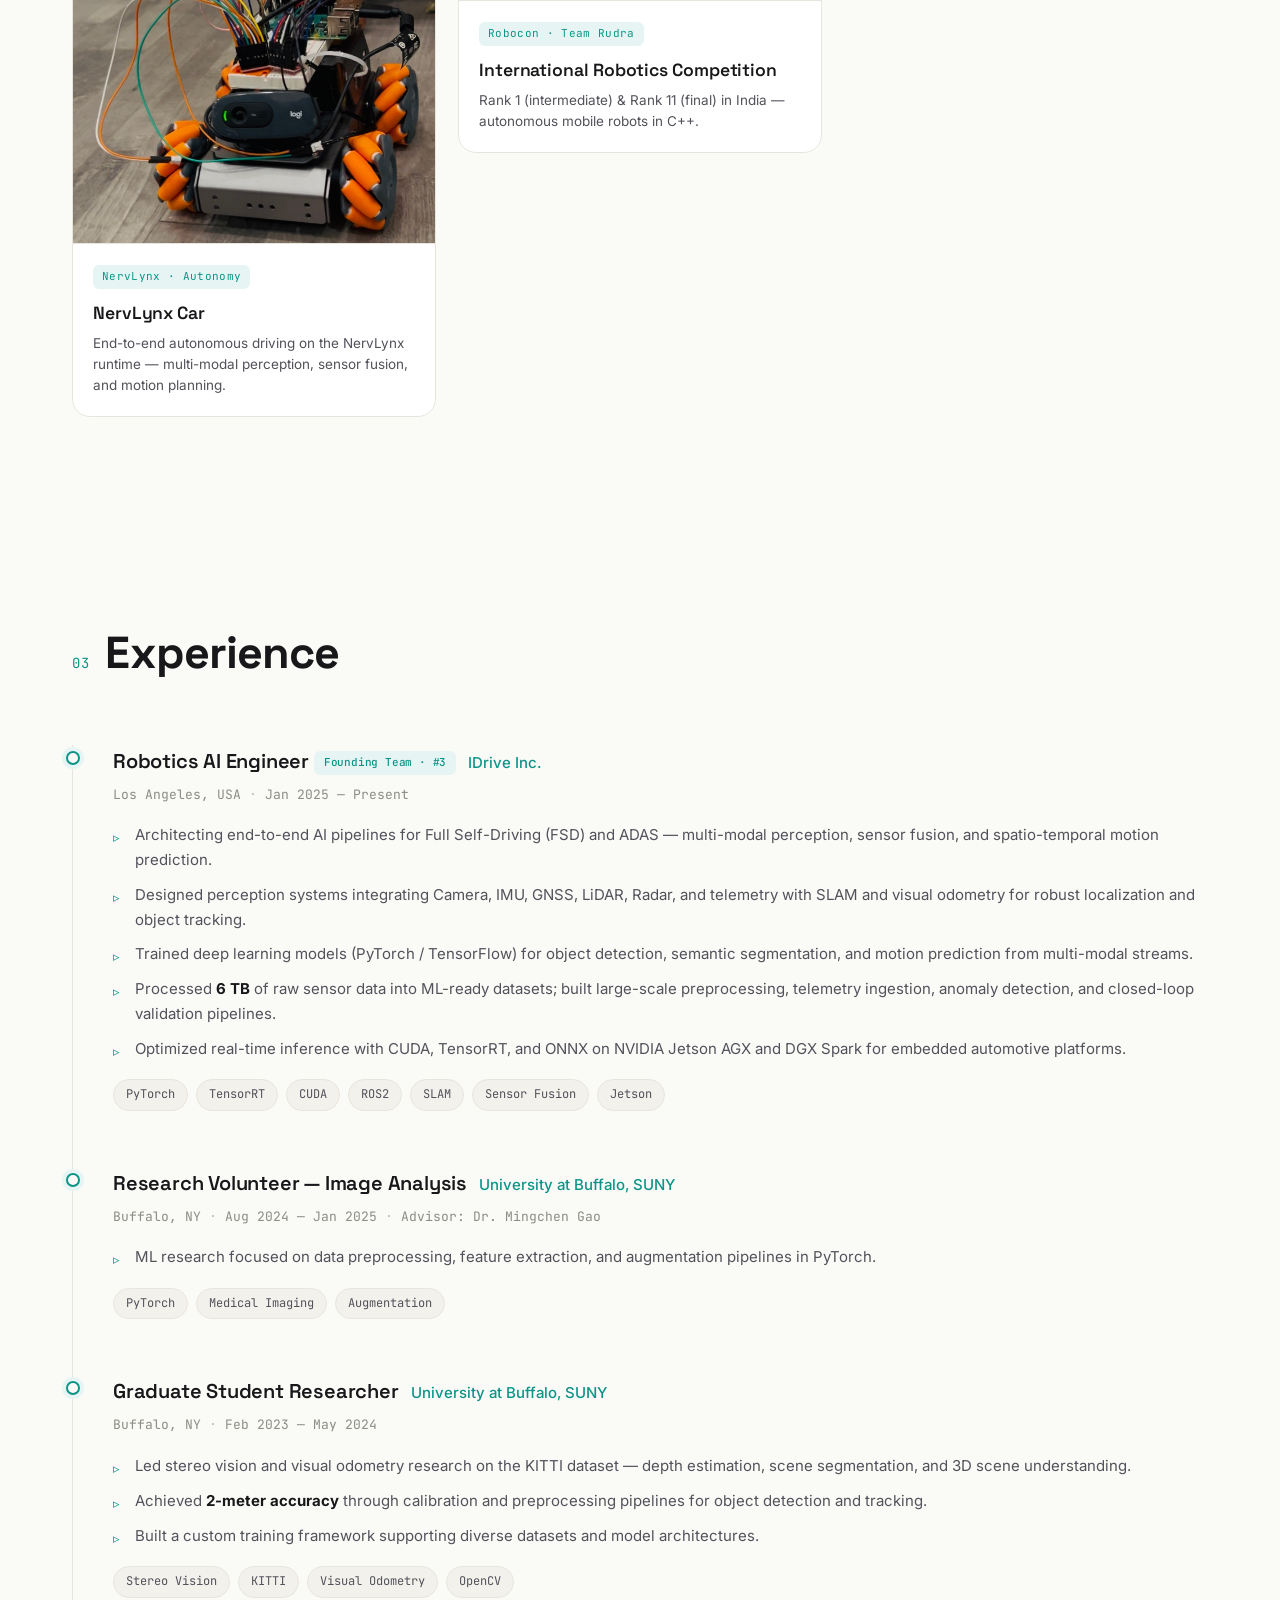
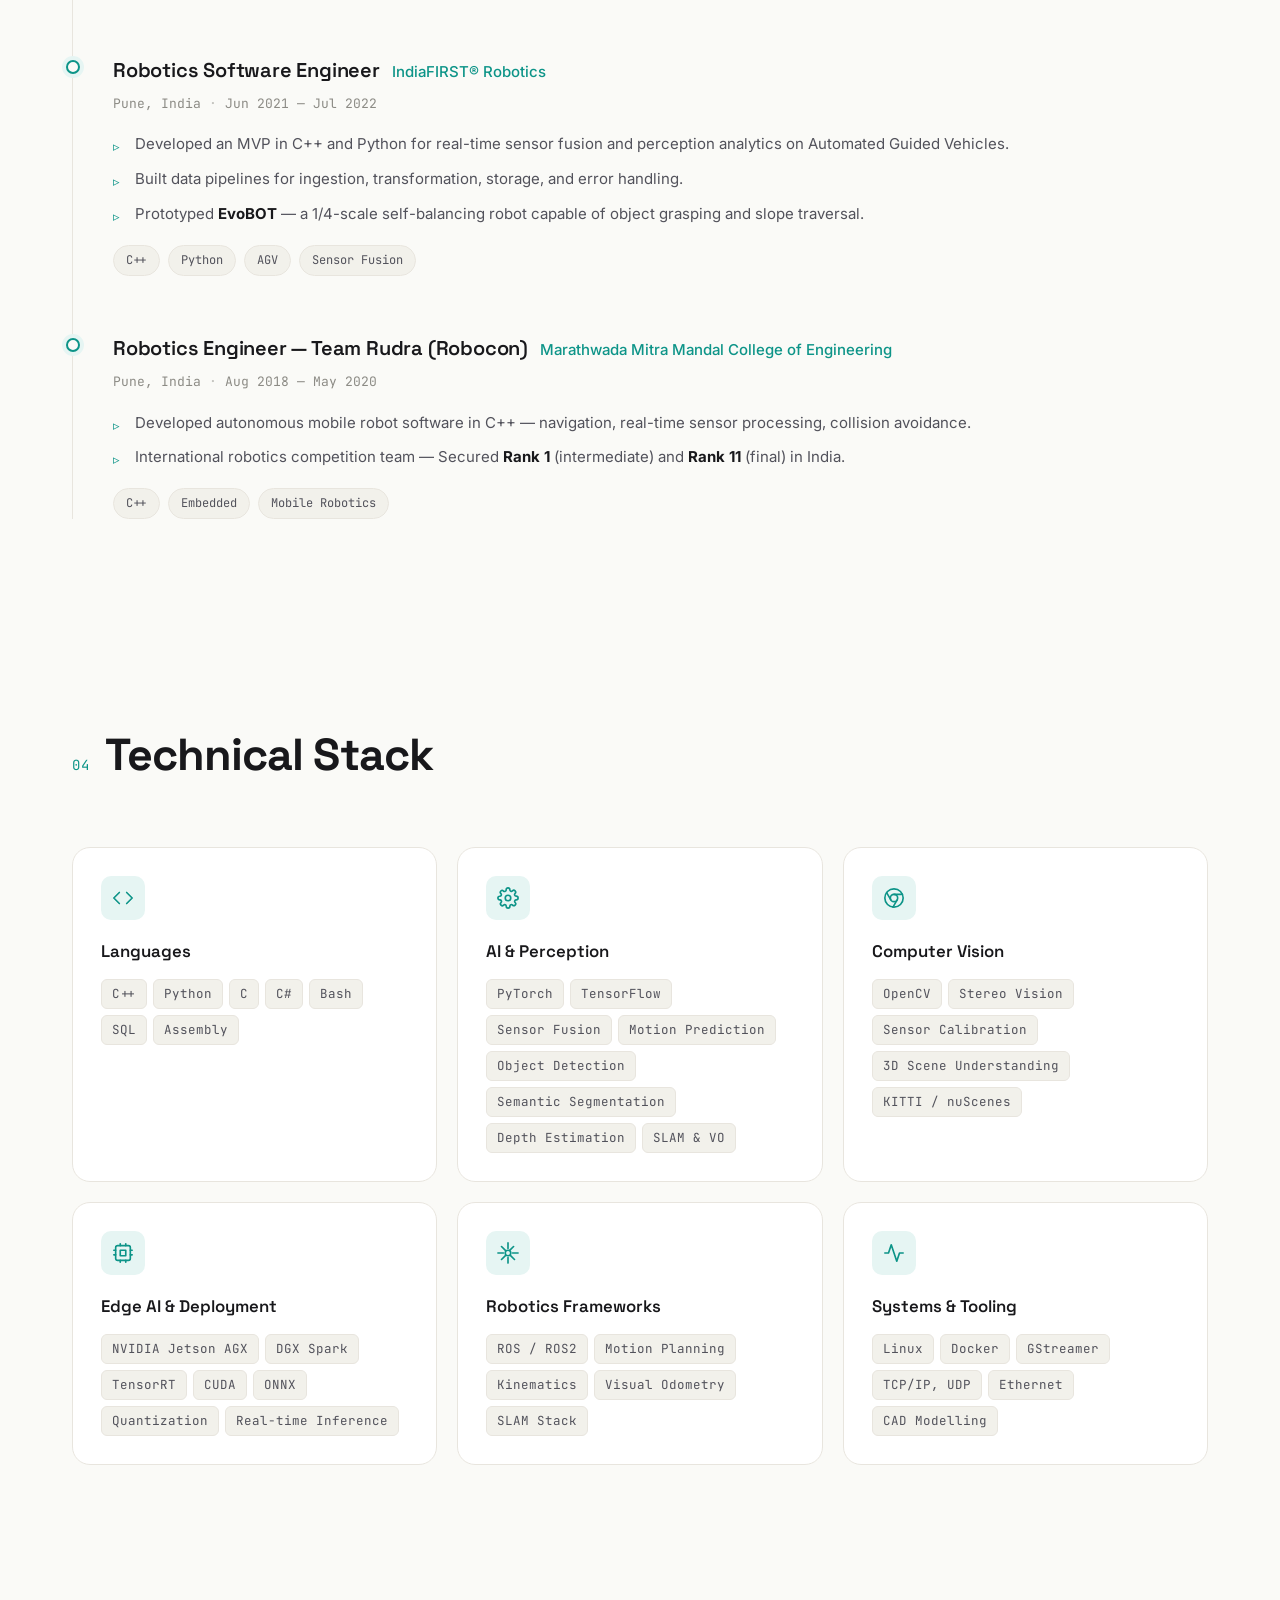
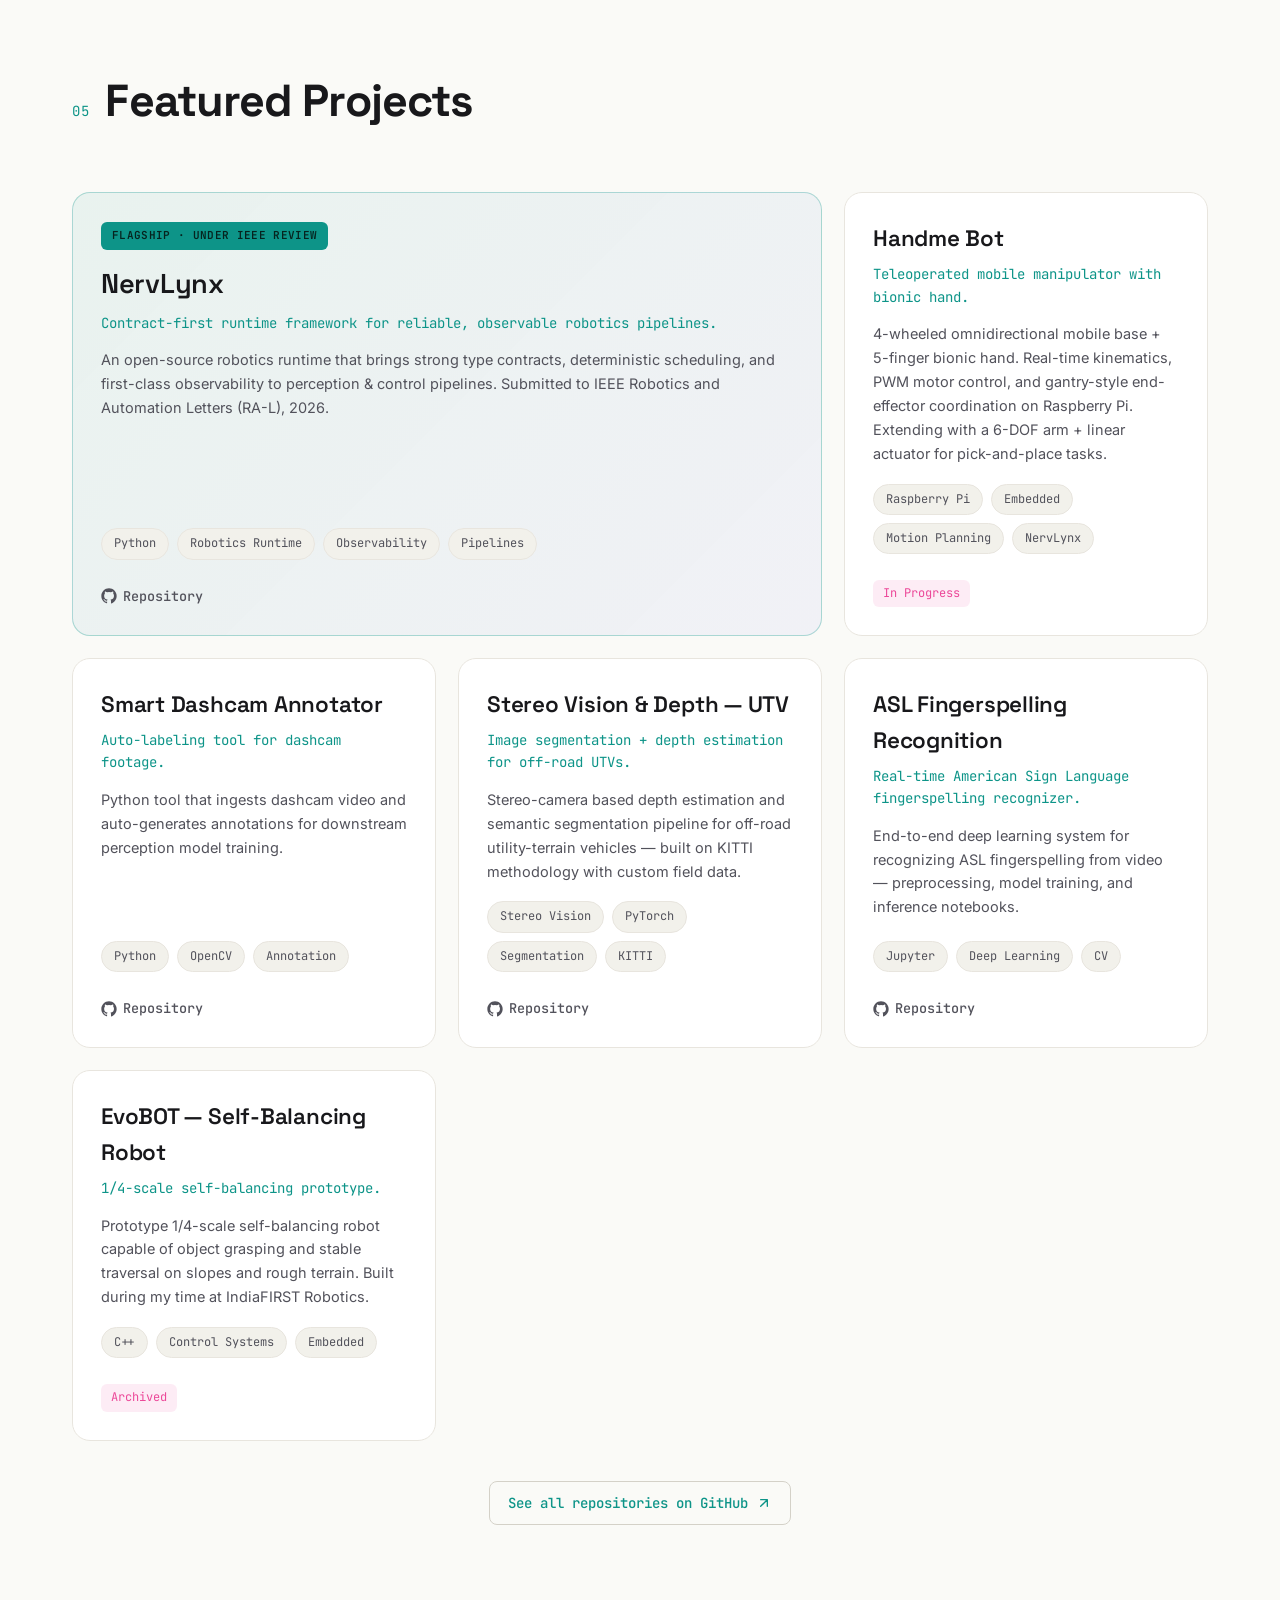
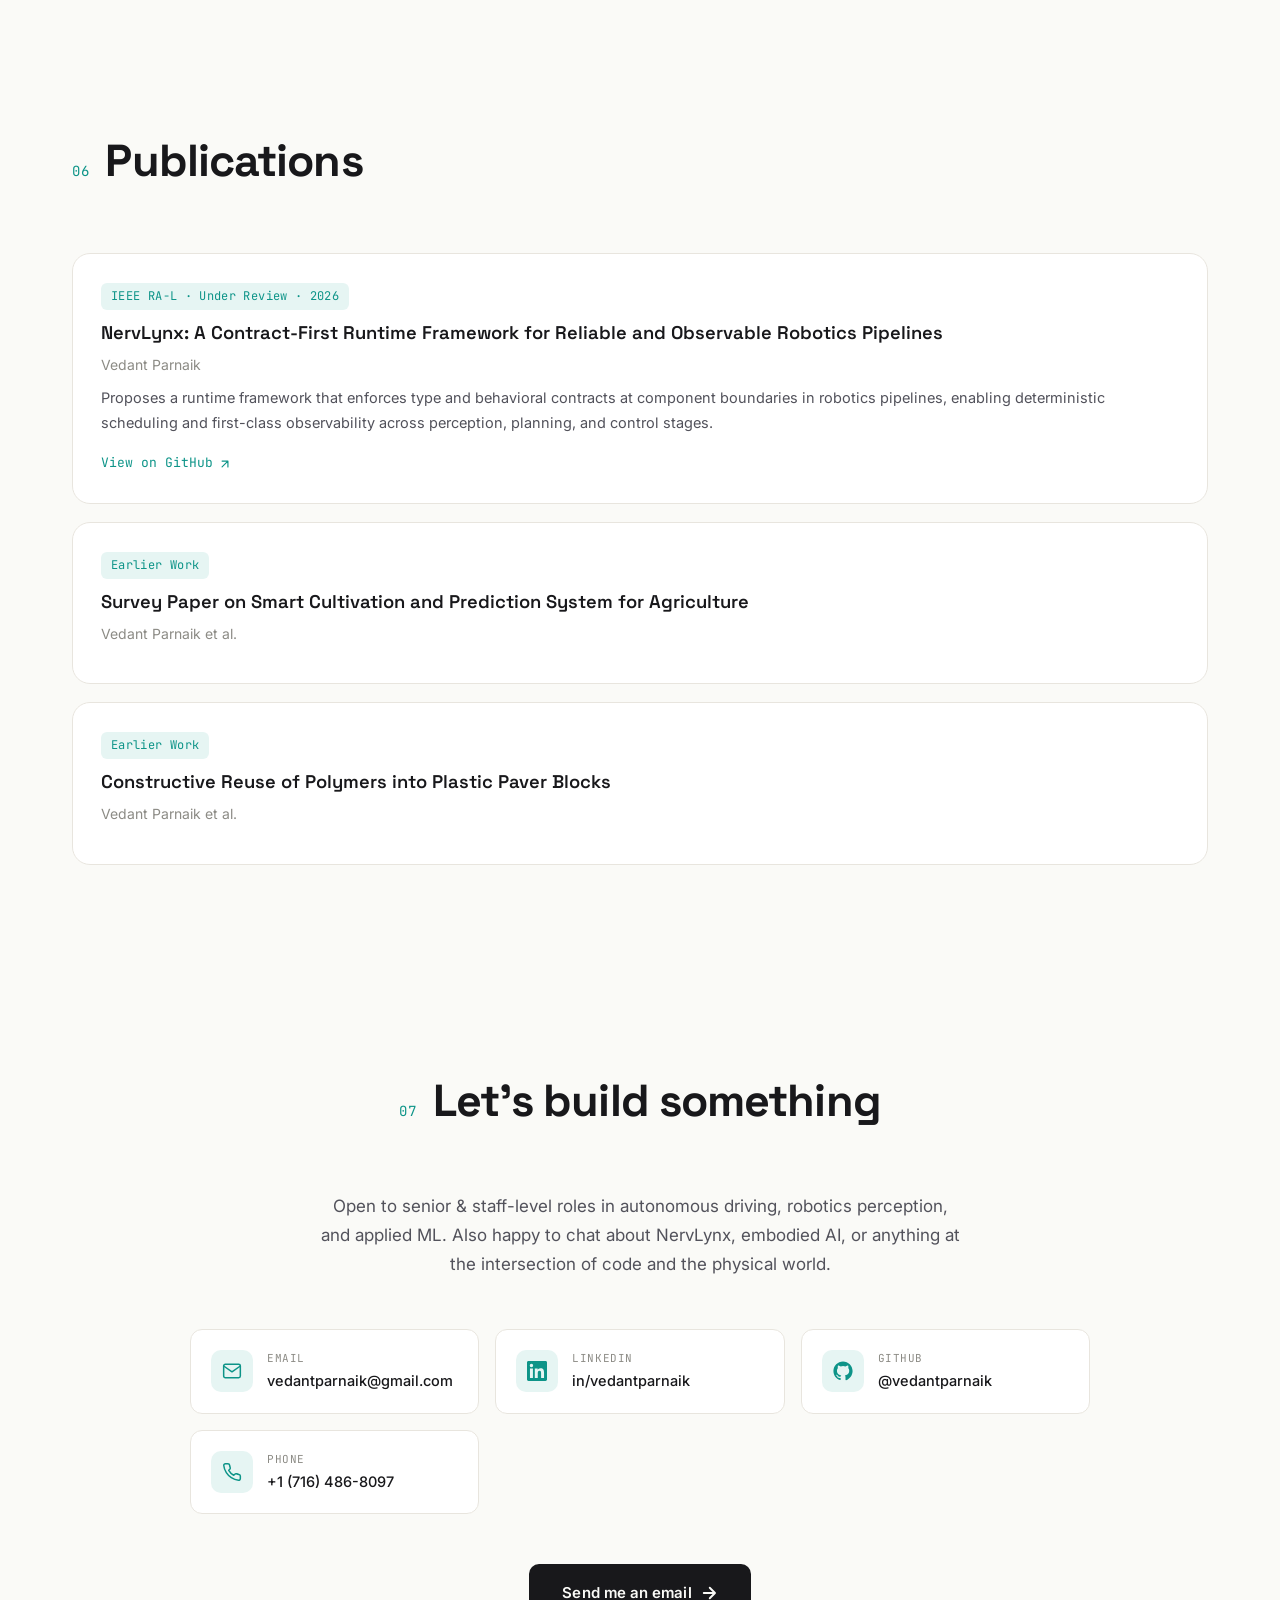
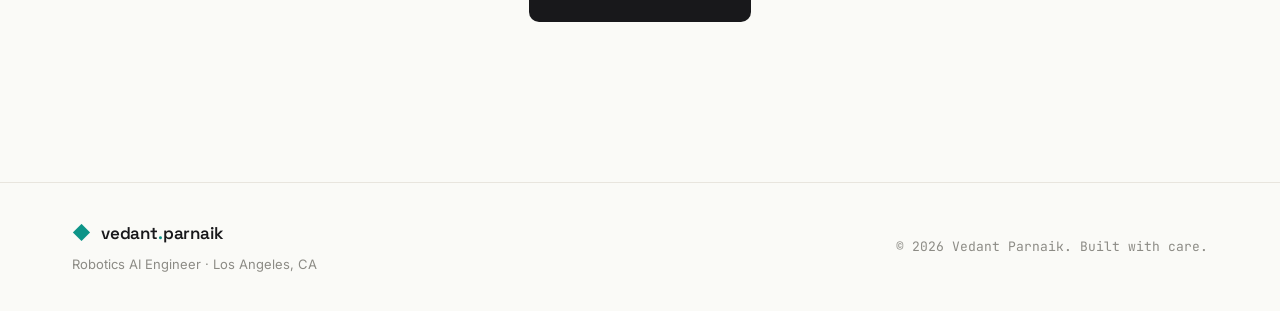
==== commit f4660103: "Swap In the Lab ahead of Experience Co-authored-by: Cursor <cursoragent@cursor.com>" ====
--- a/index.html
+++ b/index.html
@@ -35,8 +35,8 @@
       </a>
       <nav class="nav-links" id="navLinks">
         <a href="#about">About</a>
+        <a href="#gallery">Gallery</a>
         <a href="#experience">Experience</a>
-        <a href="#gallery">Gallery</a>
         <a href="#skills">Skills</a>
         <a href="#projects">Projects</a>
         <a href="#contact" class="nav-cta">Get in touch</a>
@@ -137,10 +137,67 @@
     </section>
 
     <!-- EXPERIENCE -->
+    <!-- GALLERY / IN THE LAB -->
+    <section class="section" id="gallery">
+      <div class="container">
+        <div class="section-head">
+          <span class="section-num">02</span>
+          <h2 class="section-title">In the Lab</h2>
+        </div>
+
+        <div class="gallery-grid">
+          <figure class="gallery-item reveal">
+            <img src="images/handme3.jpg" alt="Handme Bot — bionic hand and onboard webcam" loading="lazy" />
+            <figcaption>
+              <span class="gallery-tag">Handme Bot</span>
+              <h3>5-Finger Bionic Hand</h3>
+              <p>Articulated end-effector for manipulation, with onboard vision for visual localization on an omni-wheel base.</p>
+            </figcaption>
+          </figure>
+
+          <figure class="gallery-item reveal">
+            <img src="images/handme4.jpg" alt="Handme Bot — onboard electronics and omni-wheel base" loading="lazy" />
+            <figcaption>
+              <span class="gallery-tag">Handme Bot</span>
+              <h3>Onboard Electronics</h3>
+              <p>Raspberry Pi, motor drivers, and mecanum wheels for omnidirectional motion.</p>
+            </figcaption>
+          </figure>
+
+          <figure class="gallery-item reveal">
+            <img src="images/handme2.jpg" alt="Handme Bot — hardware assembly" loading="lazy" />
+            <figcaption>
+              <span class="gallery-tag">Handme Bot</span>
+              <h3>Embedded Control Stack</h3>
+              <p>Real-time manipulation control — motor drivers, servo controllers, and dual-rail power on Raspberry Pi.</p>
+            </figcaption>
+          </figure>
+
+          <figure class="gallery-item reveal">
+            <img src="images/car.jpg" alt="NervLynx Car — autonomous driving research vehicle" loading="lazy" />
+            <figcaption>
+              <span class="gallery-tag">NervLynx · Autonomy</span>
+              <h3>NervLynx Car</h3>
+              <p>End-to-end autonomous driving on the NervLynx runtime — multi-modal perception, sensor fusion, and motion planning.</p>
+            </figcaption>
+          </figure>
+
+          <figure class="gallery-item reveal">
+            <img src="images/robocon.jpg" alt="Team Rudra at Robocon" loading="lazy" />
+            <figcaption>
+              <span class="gallery-tag">Robocon · Team Rudra</span>
+              <h3>International Robotics Competition</h3>
+              <p>Rank 1 (intermediate) &amp; Rank 11 (final) in India — autonomous mobile robots in C++.</p>
+            </figcaption>
+          </figure>
+        </div>
+      </div>
+    </section>
+
     <section class="section" id="experience">
       <div class="container">
         <div class="section-head">
-          <span class="section-num">02</span>
+          <span class="section-num">03</span>
           <h2 class="section-title">Experience</h2>
         </div>
 
@@ -256,63 +313,6 @@
       </div>
     </section>
 
-    <!-- GALLERY / IN THE LAB -->
-    <section class="section" id="gallery">
-      <div class="container">
-        <div class="section-head">
-          <span class="section-num">03</span>
-          <h2 class="section-title">In the Lab</h2>
-        </div>
-
-        <div class="gallery-grid">
-          <figure class="gallery-item reveal">
-            <img src="images/handme3.jpg" alt="Handme Bot — bionic hand and onboard webcam" loading="lazy" />
-            <figcaption>
-              <span class="gallery-tag">Handme Bot</span>
-              <h3>5-Finger Bionic Hand</h3>
-              <p>Articulated end-effector for manipulation, with onboard vision for visual localization on an omni-wheel base.</p>
-            </figcaption>
-          </figure>
-
-          <figure class="gallery-item reveal">
-            <img src="images/handme4.jpg" alt="Handme Bot — onboard electronics and omni-wheel base" loading="lazy" />
-            <figcaption>
-              <span class="gallery-tag">Handme Bot</span>
-              <h3>Onboard Electronics</h3>
-              <p>Raspberry Pi, motor drivers, and mecanum wheels for omnidirectional motion.</p>
-            </figcaption>
-          </figure>
-
-          <figure class="gallery-item reveal">
-            <img src="images/handme2.jpg" alt="Handme Bot — hardware assembly" loading="lazy" />
-            <figcaption>
-              <span class="gallery-tag">Handme Bot</span>
-              <h3>Embedded Control Stack</h3>
-              <p>Real-time manipulation control — motor drivers, servo controllers, and dual-rail power on Raspberry Pi.</p>
-            </figcaption>
-          </figure>
-
-          <figure class="gallery-item reveal">
-            <img src="images/car.jpg" alt="NervLynx Car — autonomous driving research vehicle" loading="lazy" />
-            <figcaption>
-              <span class="gallery-tag">NervLynx · Autonomy</span>
-              <h3>NervLynx Car</h3>
-              <p>End-to-end autonomous driving on the NervLynx runtime — multi-modal perception, sensor fusion, and motion planning.</p>
-            </figcaption>
-          </figure>
-
-          <figure class="gallery-item reveal">
-            <img src="images/robocon.jpg" alt="Team Rudra at Robocon" loading="lazy" />
-            <figcaption>
-              <span class="gallery-tag">Robocon · Team Rudra</span>
-              <h3>International Robotics Competition</h3>
-              <p>Rank 1 (intermediate) &amp; Rank 11 (final) in India — autonomous mobile robots in C++.</p>
-            </figcaption>
-          </figure>
-        </div>
-      </div>
-    </section>
-
     <!-- SKILLS -->
     <section class="section" id="skills">
       <div class="container">
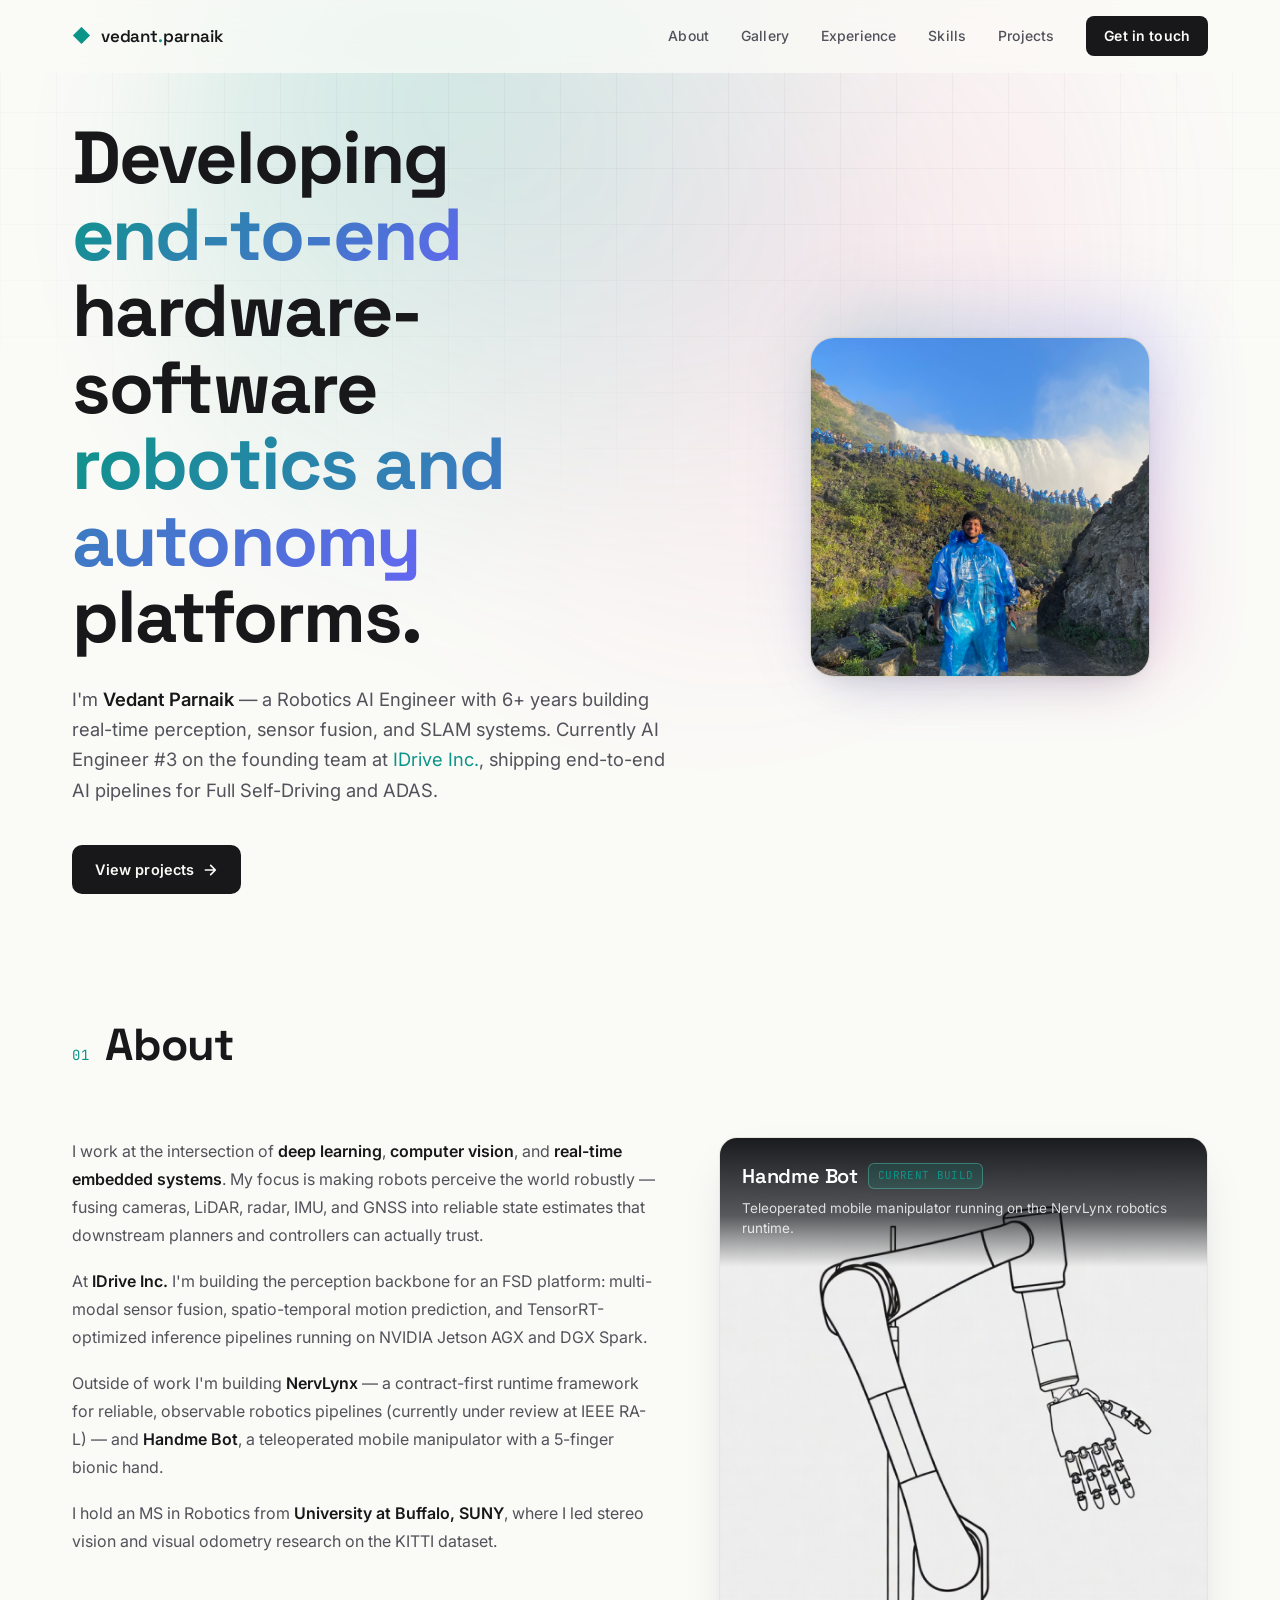
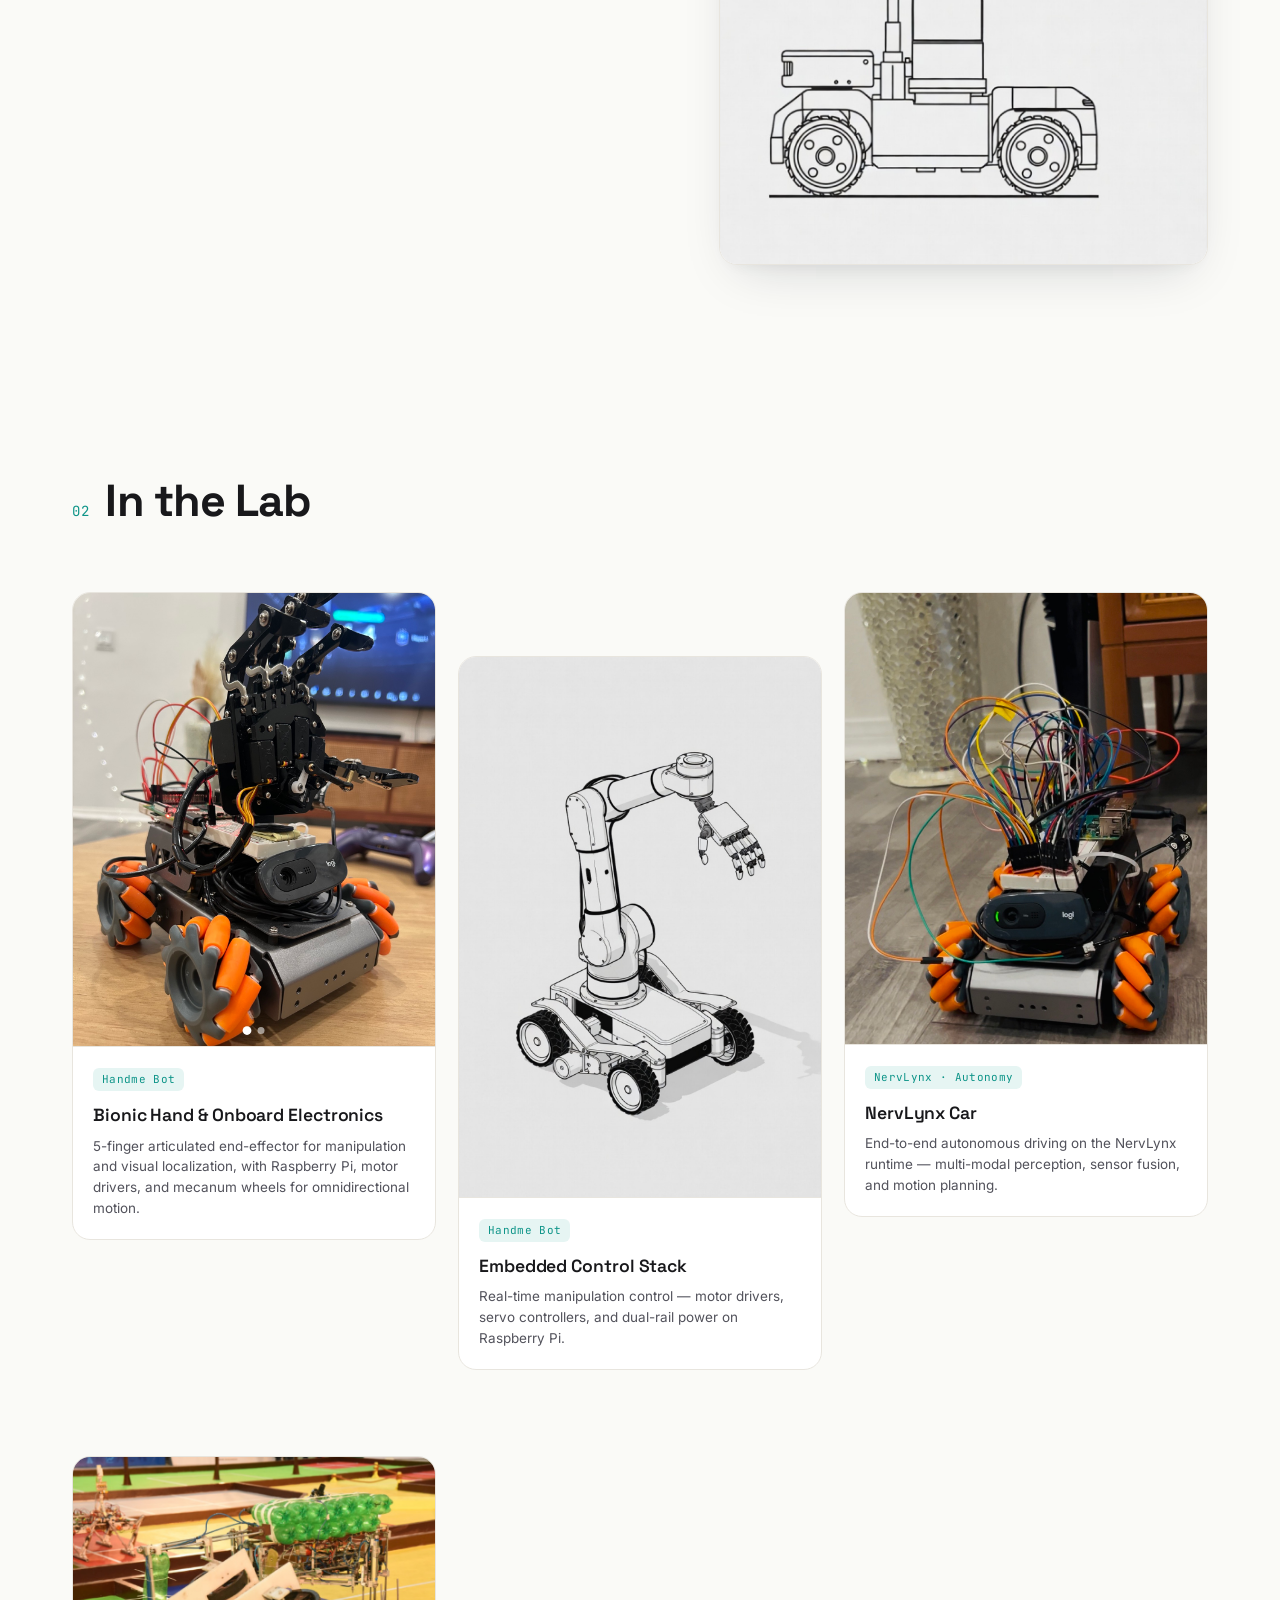
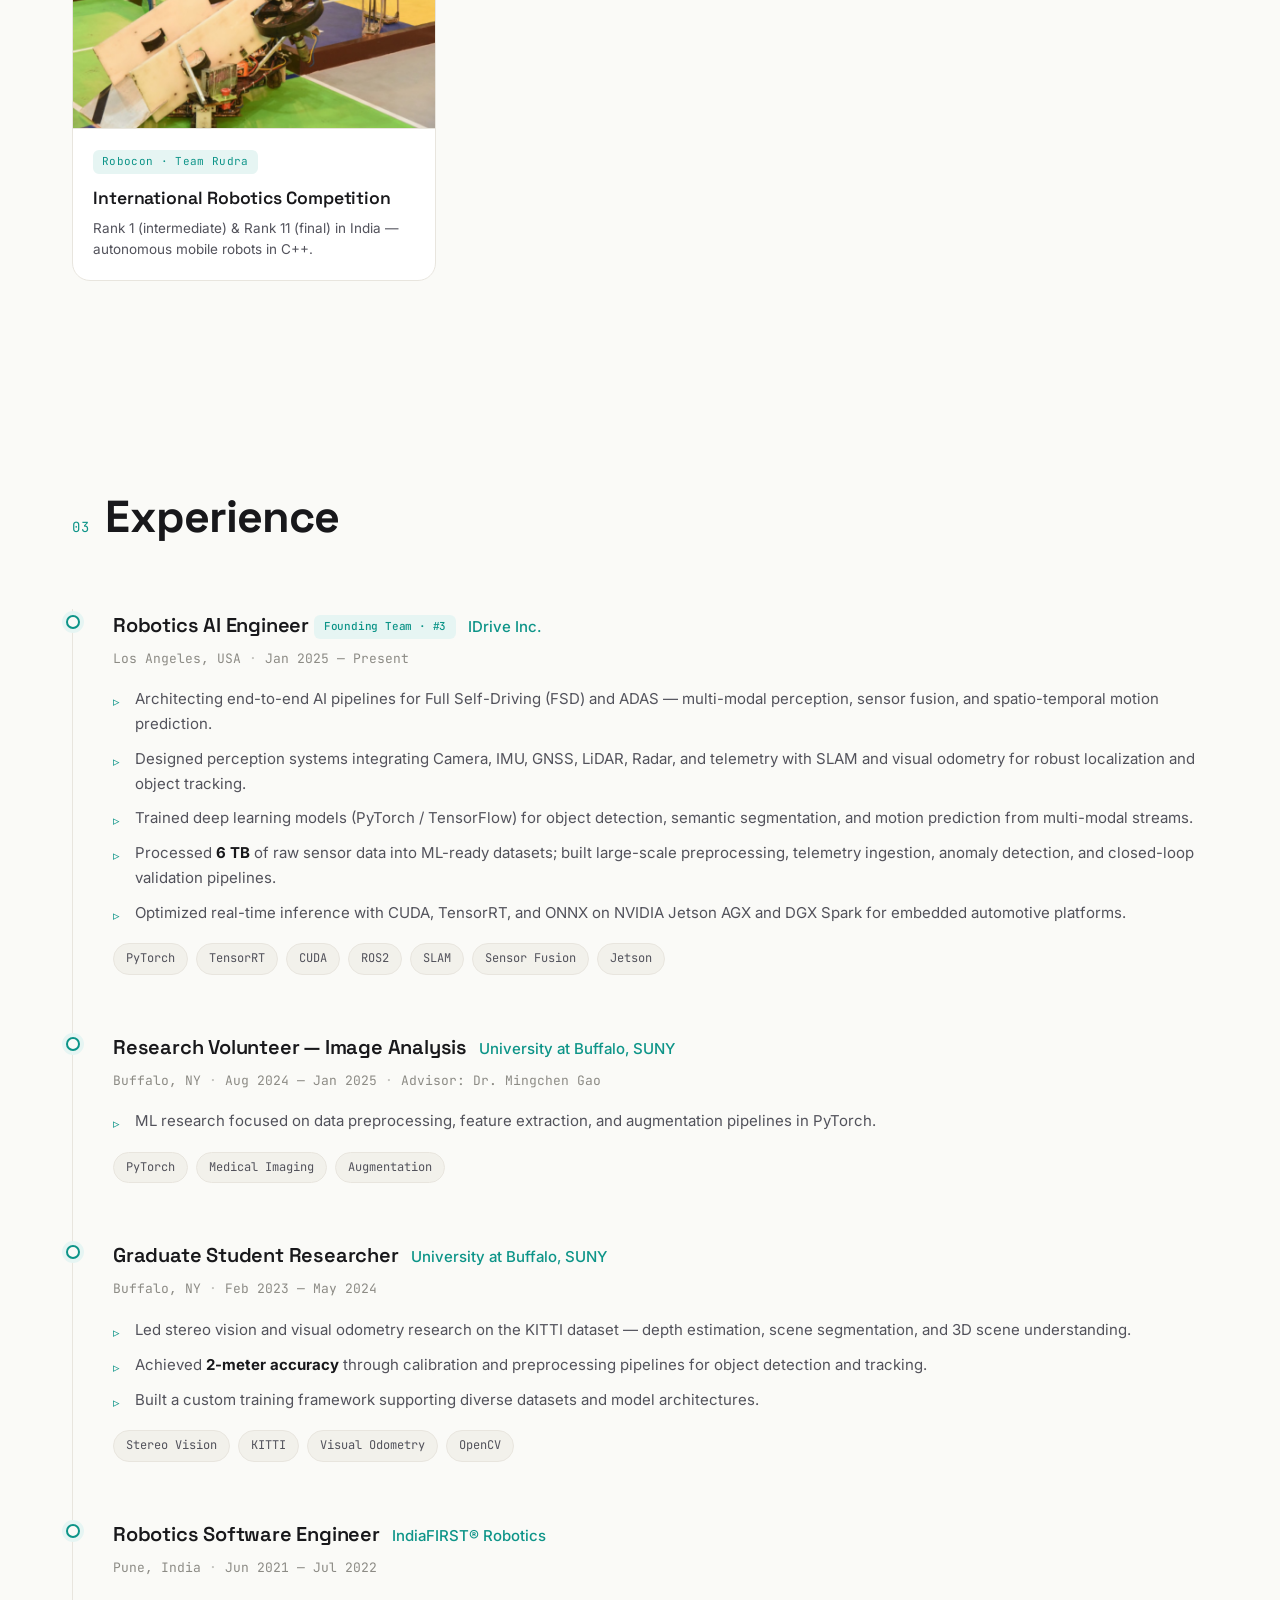
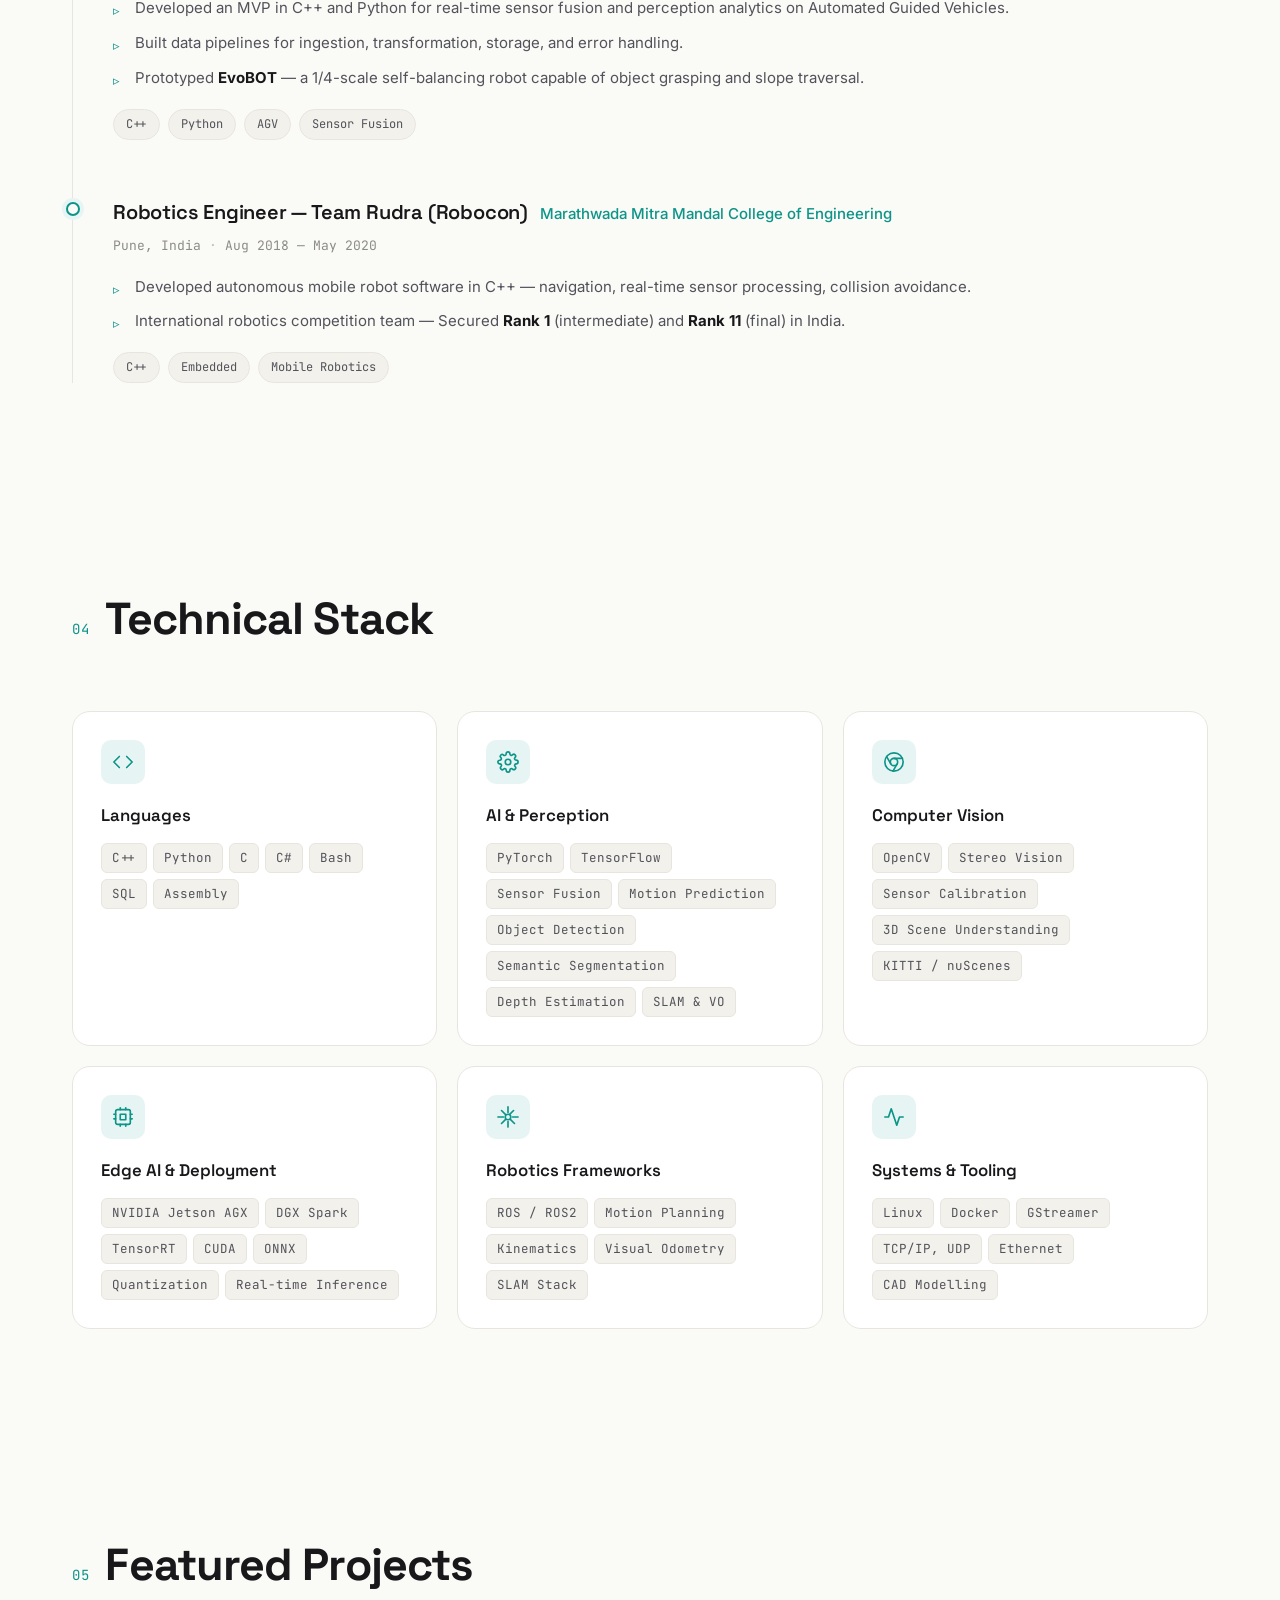
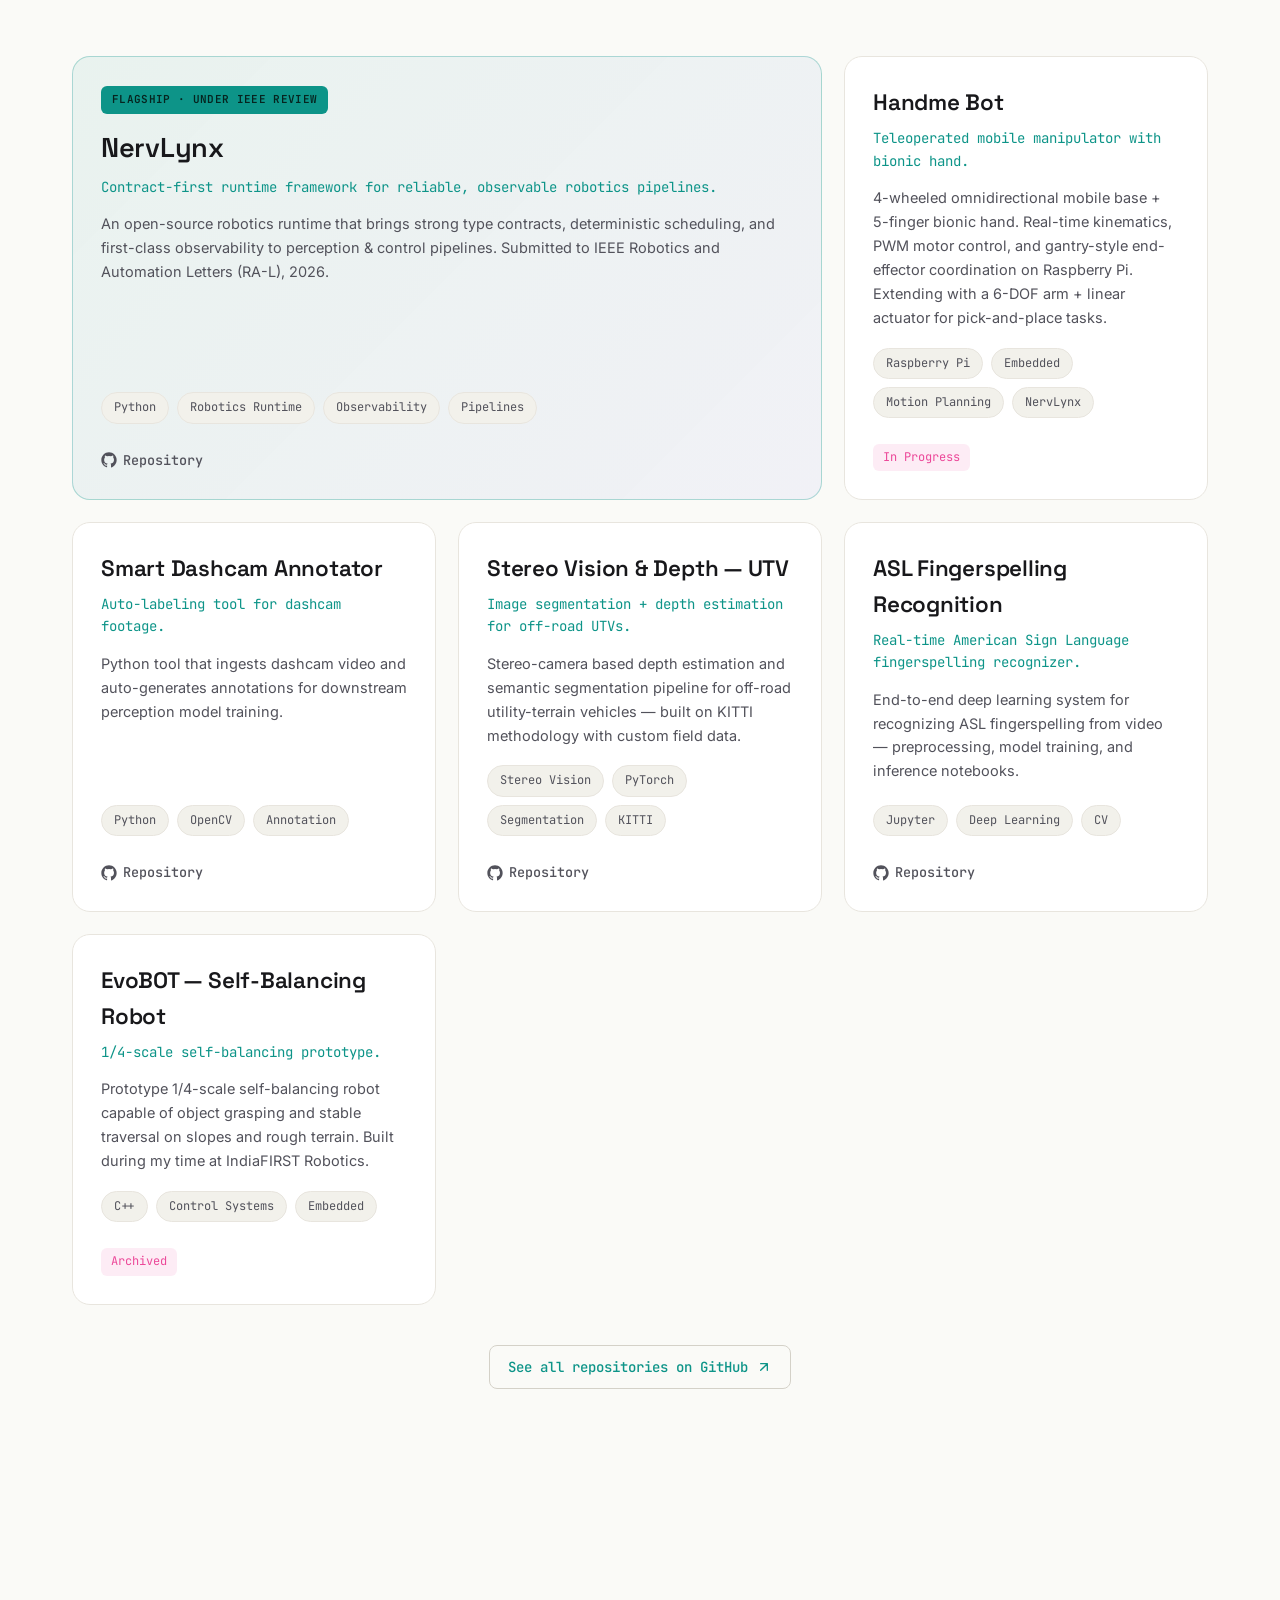
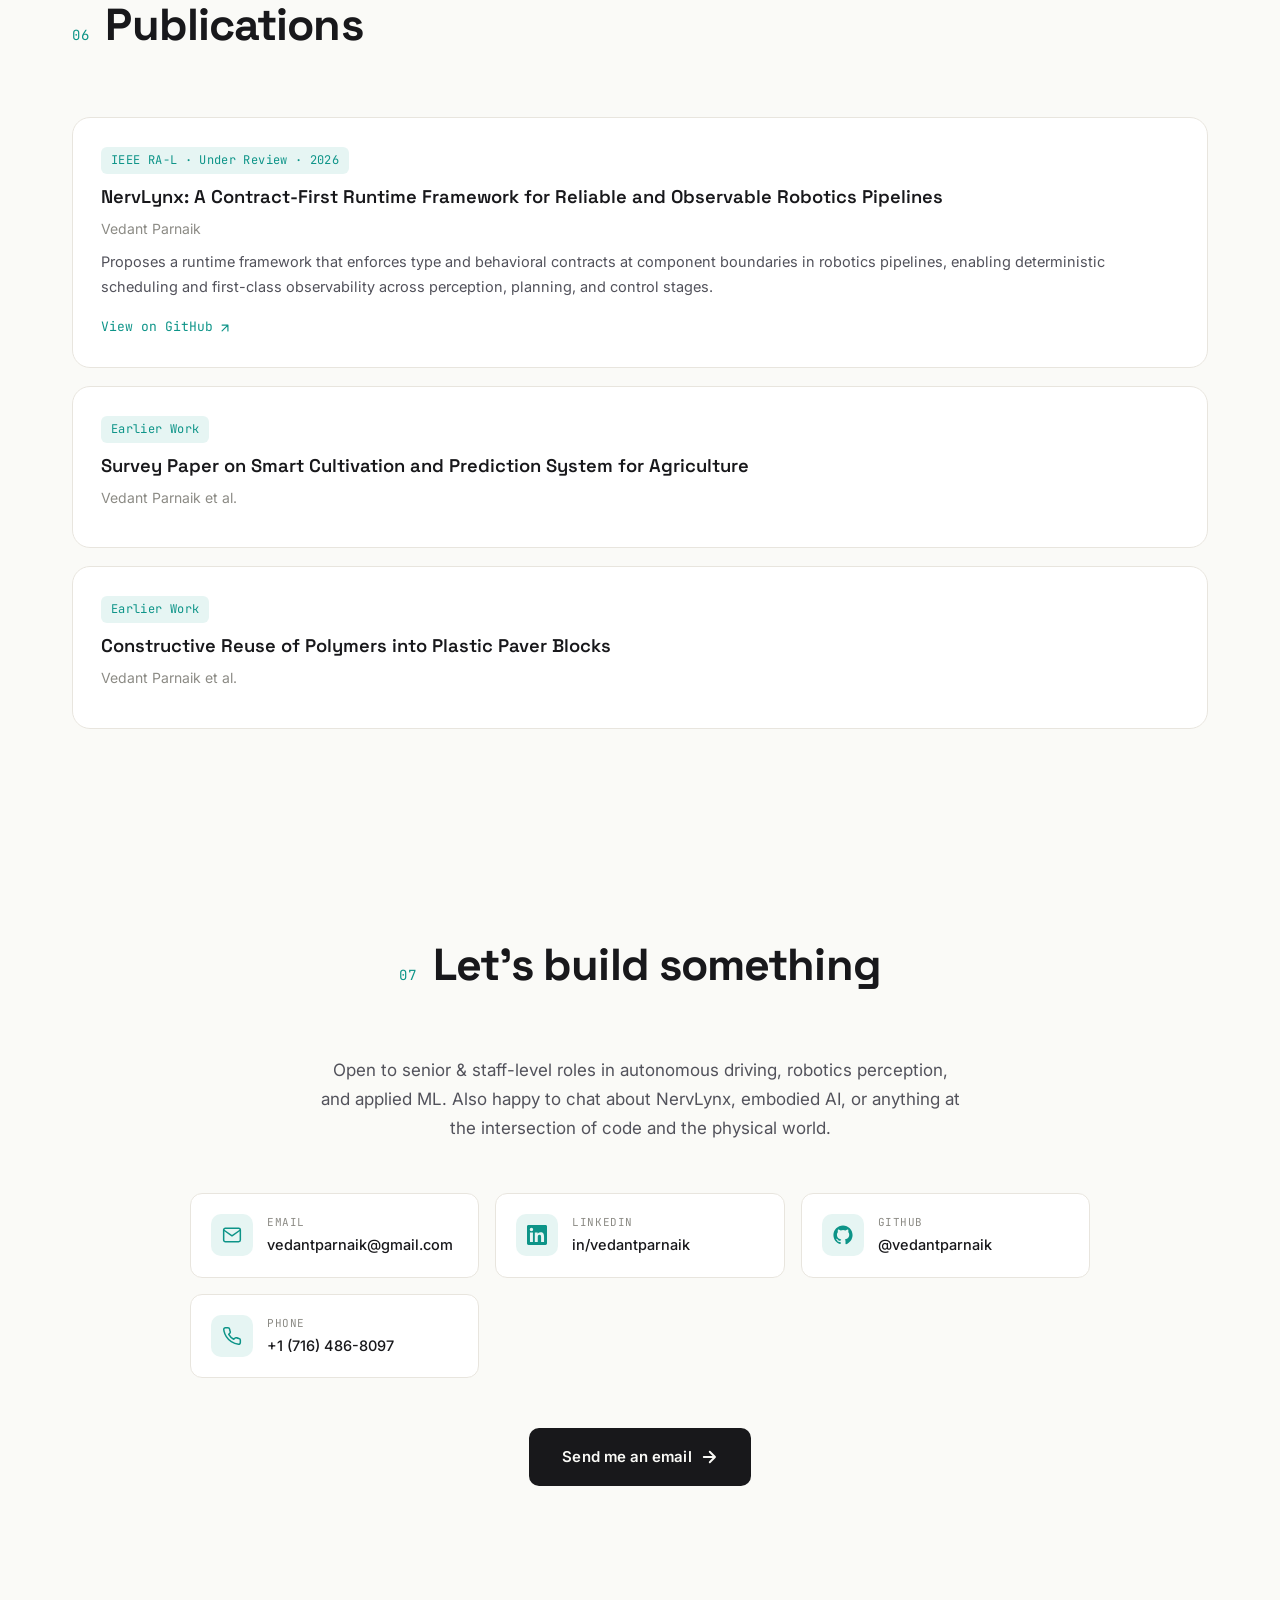
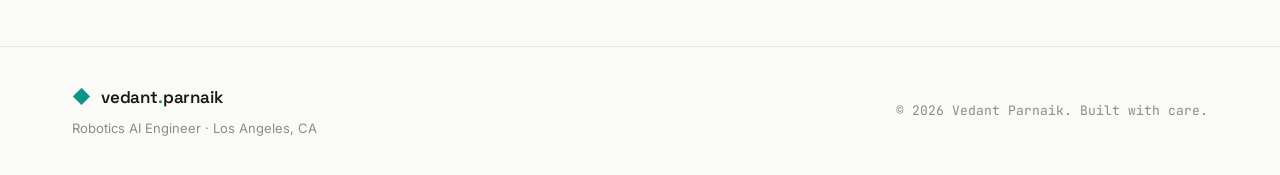
==== commit 4572c48c: "Merge Handme hand + electronics into one scrollable gallery card Co-authored-by: Cursor <cursoragent" ====
--- a/index.html
+++ b/index.html
@@ -146,21 +146,31 @@
         </div>
 
         <div class="gallery-grid">
-          <figure class="gallery-item reveal">
-            <img src="images/handme3.jpg" alt="Handme Bot — bionic hand and onboard webcam" loading="lazy" />
+          <figure class="gallery-item gallery-item--carousel reveal">
+            <div class="gallery-carousel" data-carousel>
+              <div class="gallery-carousel-track" data-carousel-track>
+                <div class="gallery-carousel-slide">
+                  <img src="images/handme3.jpg" alt="Handme Bot — 5-finger bionic hand and onboard webcam" loading="lazy" />
+                </div>
+                <div class="gallery-carousel-slide">
+                  <img src="images/handme4.jpg" alt="Handme Bot — onboard electronics and omni-wheel base" loading="lazy" />
+                </div>
+              </div>
+              <button class="gallery-carousel-btn prev" type="button" aria-label="Previous photo" data-carousel-prev>
+                <svg width="16" height="16" viewBox="0 0 24 24" fill="none" stroke="currentColor" stroke-width="2.5" stroke-linecap="round" stroke-linejoin="round"><path d="M15 18l-6-6 6-6"/></svg>
+              </button>
+              <button class="gallery-carousel-btn next" type="button" aria-label="Next photo" data-carousel-next>
+                <svg width="16" height="16" viewBox="0 0 24 24" fill="none" stroke="currentColor" stroke-width="2.5" stroke-linecap="round" stroke-linejoin="round"><path d="M9 18l6-6-6-6"/></svg>
+              </button>
+              <div class="gallery-carousel-dots" data-carousel-dots>
+                <button type="button" class="is-active" aria-label="Show bionic hand photo"></button>
+                <button type="button" aria-label="Show electronics photo"></button>
+              </div>
+            </div>
             <figcaption>
               <span class="gallery-tag">Handme Bot</span>
-              <h3>5-Finger Bionic Hand</h3>
-              <p>Articulated end-effector for manipulation, with onboard vision for visual localization on an omni-wheel base.</p>
-            </figcaption>
-          </figure>
-
-          <figure class="gallery-item reveal">
-            <img src="images/handme4.jpg" alt="Handme Bot — onboard electronics and omni-wheel base" loading="lazy" />
-            <figcaption>
-              <span class="gallery-tag">Handme Bot</span>
-              <h3>Onboard Electronics</h3>
-              <p>Raspberry Pi, motor drivers, and mecanum wheels for omnidirectional motion.</p>
+              <h3>Bionic Hand &amp; Onboard Electronics</h3>
+              <p>5-finger articulated end-effector for manipulation and visual localization, with Raspberry Pi, motor drivers, and mecanum wheels for omnidirectional motion.</p>
             </figcaption>
           </figure>
 
--- a/styles.css
+++ b/styles.css
@@ -768,6 +768,95 @@
 
 .gallery-item:hover img { transform: scale(1.03); }
 
+.gallery-item--carousel:hover img { transform: none; }
+
+/* Sticky-scroll image carousel inside one gallery card */
+.gallery-carousel {
+  position: relative;
+  overflow: hidden;
+  background: var(--bg-soft);
+}
+
+.gallery-carousel-track {
+  display: flex;
+  overflow-x: auto;
+  scroll-snap-type: x mandatory;
+  scroll-behavior: smooth;
+  -webkit-overflow-scrolling: touch;
+  scrollbar-width: none;
+}
+
+.gallery-carousel-track::-webkit-scrollbar { display: none; }
+
+.gallery-carousel-slide {
+  flex: 0 0 100%;
+  scroll-snap-align: start;
+  scroll-snap-stop: always;
+}
+
+.gallery-carousel-slide img {
+  width: 100%;
+  height: auto;
+  display: block;
+  aspect-ratio: 4 / 5;
+  object-fit: cover;
+}
+
+.gallery-carousel-btn {
+  position: absolute;
+  top: 50%;
+  transform: translateY(-50%);
+  width: 34px;
+  height: 34px;
+  border: none;
+  border-radius: 50%;
+  background: rgba(255,255,255,.92);
+  color: var(--text);
+  display: flex;
+  align-items: center;
+  justify-content: center;
+  cursor: pointer;
+  box-shadow: var(--shadow-sm);
+  opacity: 0;
+  transition: opacity .2s ease, background .2s ease;
+  z-index: 2;
+}
+
+.gallery-carousel:hover .gallery-carousel-btn,
+.gallery-carousel:focus-within .gallery-carousel-btn {
+  opacity: 1;
+}
+
+.gallery-carousel-btn:hover { background: #fff; }
+.gallery-carousel-btn.prev { left: 10px; }
+.gallery-carousel-btn.next { right: 10px; }
+
+.gallery-carousel-dots {
+  position: absolute;
+  left: 50%;
+  bottom: 12px;
+  transform: translateX(-50%);
+  display: flex;
+  gap: 7px;
+  z-index: 2;
+}
+
+.gallery-carousel-dots button {
+  width: 7px;
+  height: 7px;
+  padding: 0;
+  border: none;
+  border-radius: 50%;
+  background: rgba(255,255,255,.55);
+  cursor: pointer;
+  transition: transform .2s ease, background .2s ease;
+}
+
+.gallery-carousel-dots button.is-active {
+  background: #fff;
+  transform: scale(1.25);
+}
+
 .gallery-item figcaption {
   padding: 18px 20px 20px;
   border-top: 1px solid var(--border);
@@ -1283,6 +1372,8 @@
   .skill-card, .project-card, .pub { padding: 22px; }
 
   .gallery-grid { grid-template-columns: 1fr; }
+
+  .gallery-carousel-btn { opacity: 1; }
 }
 
 /* Reduced motion */
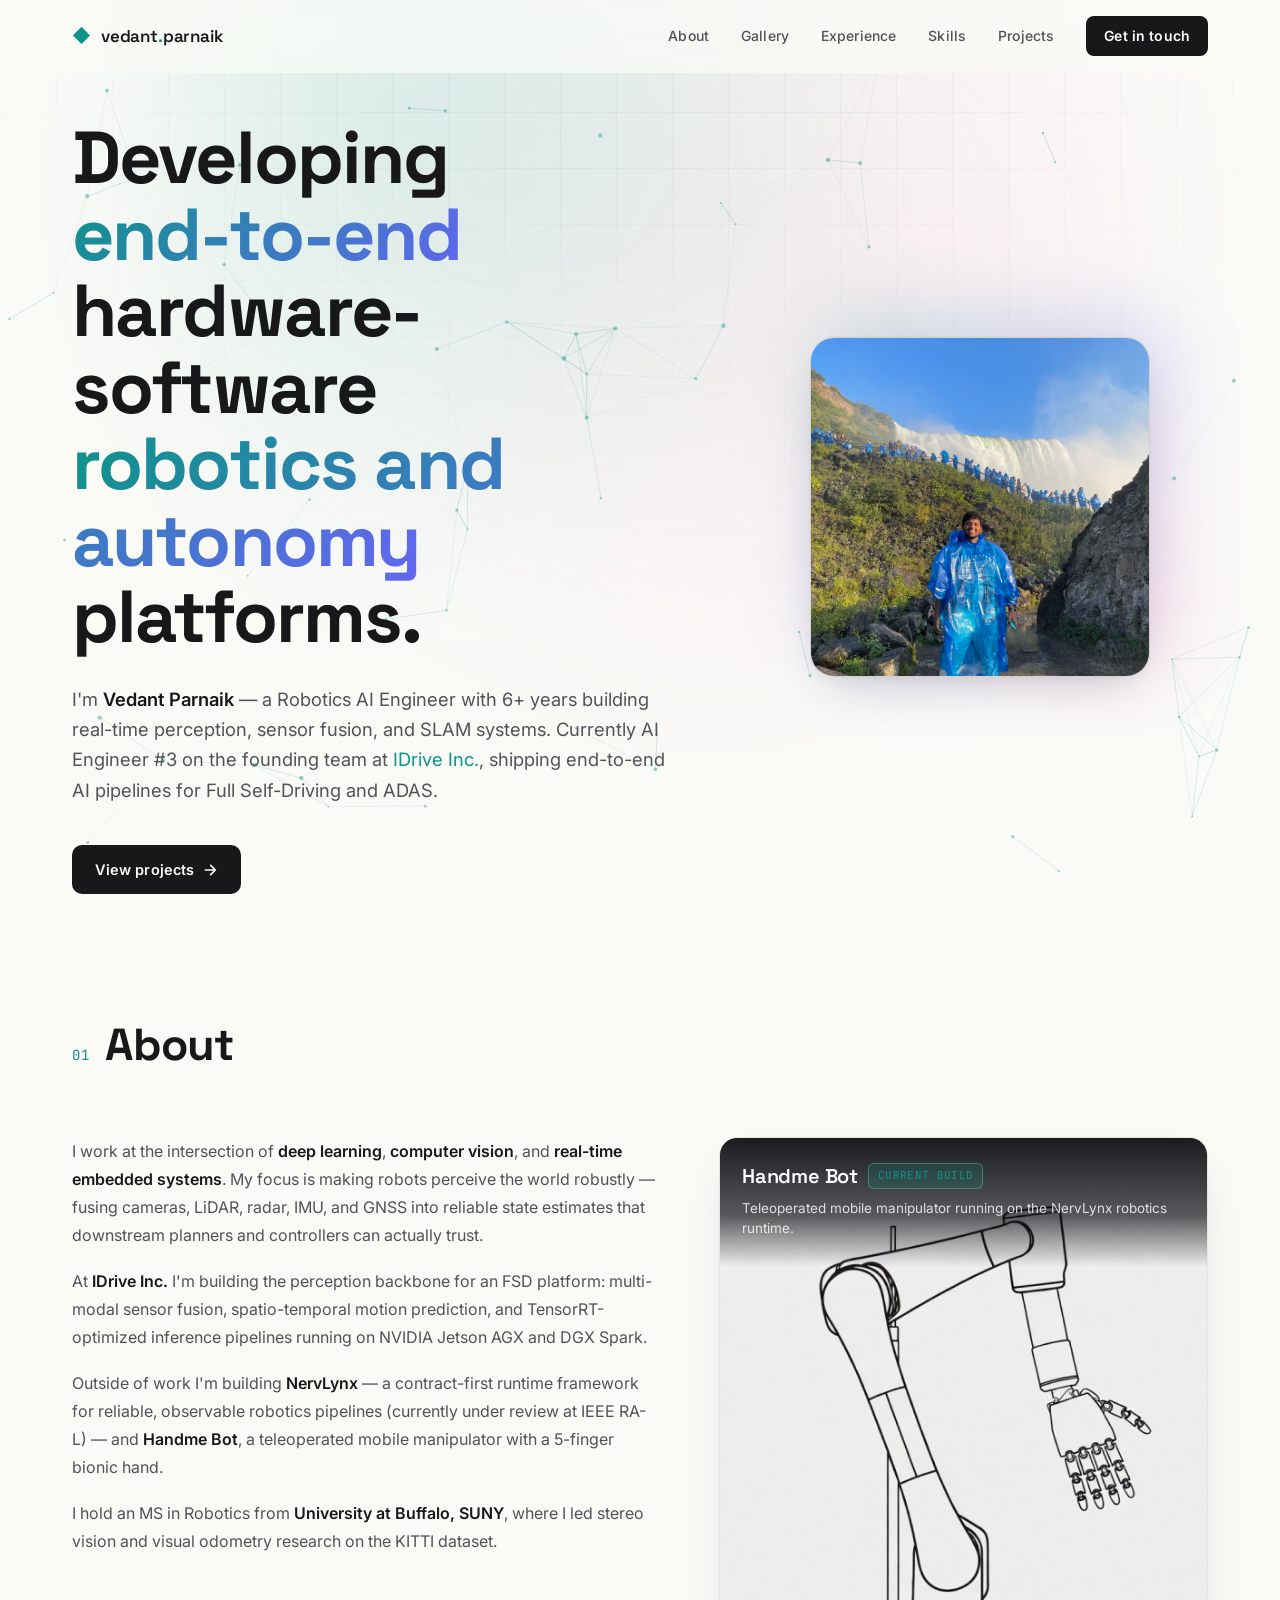
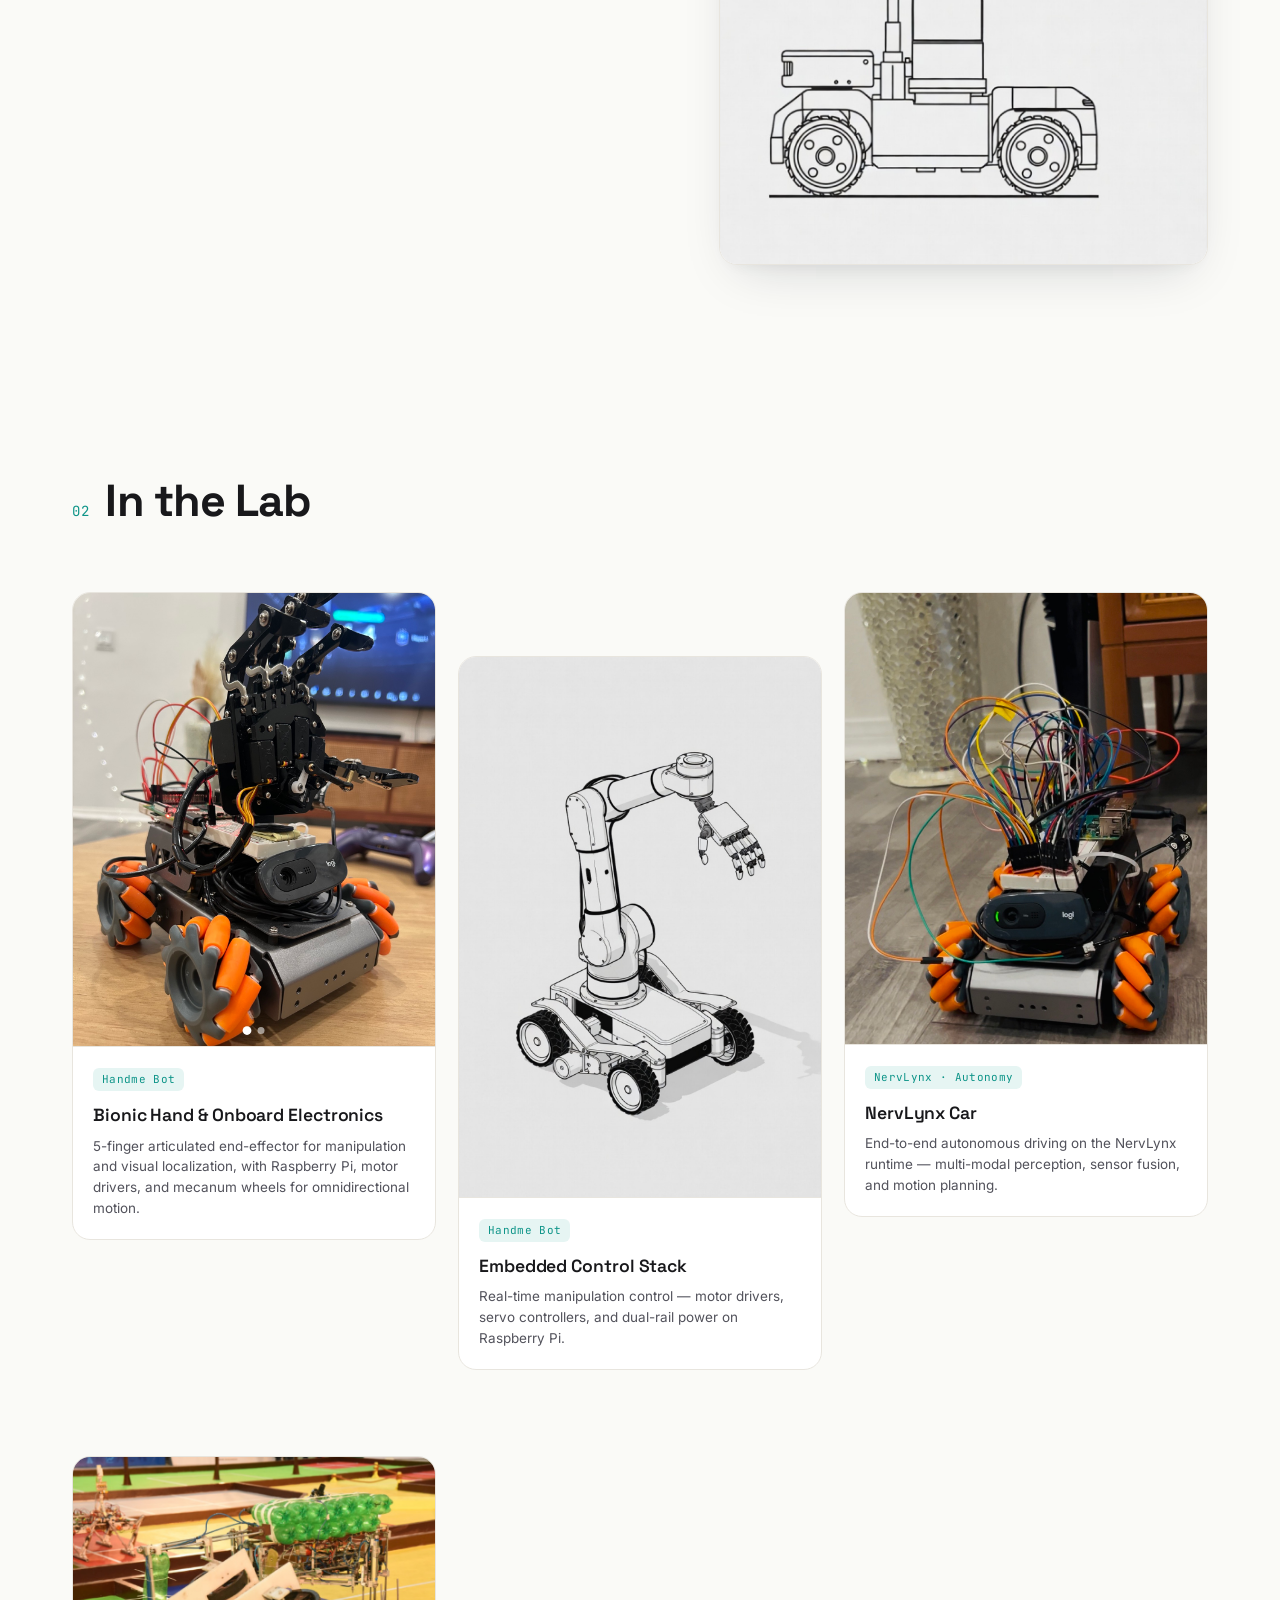
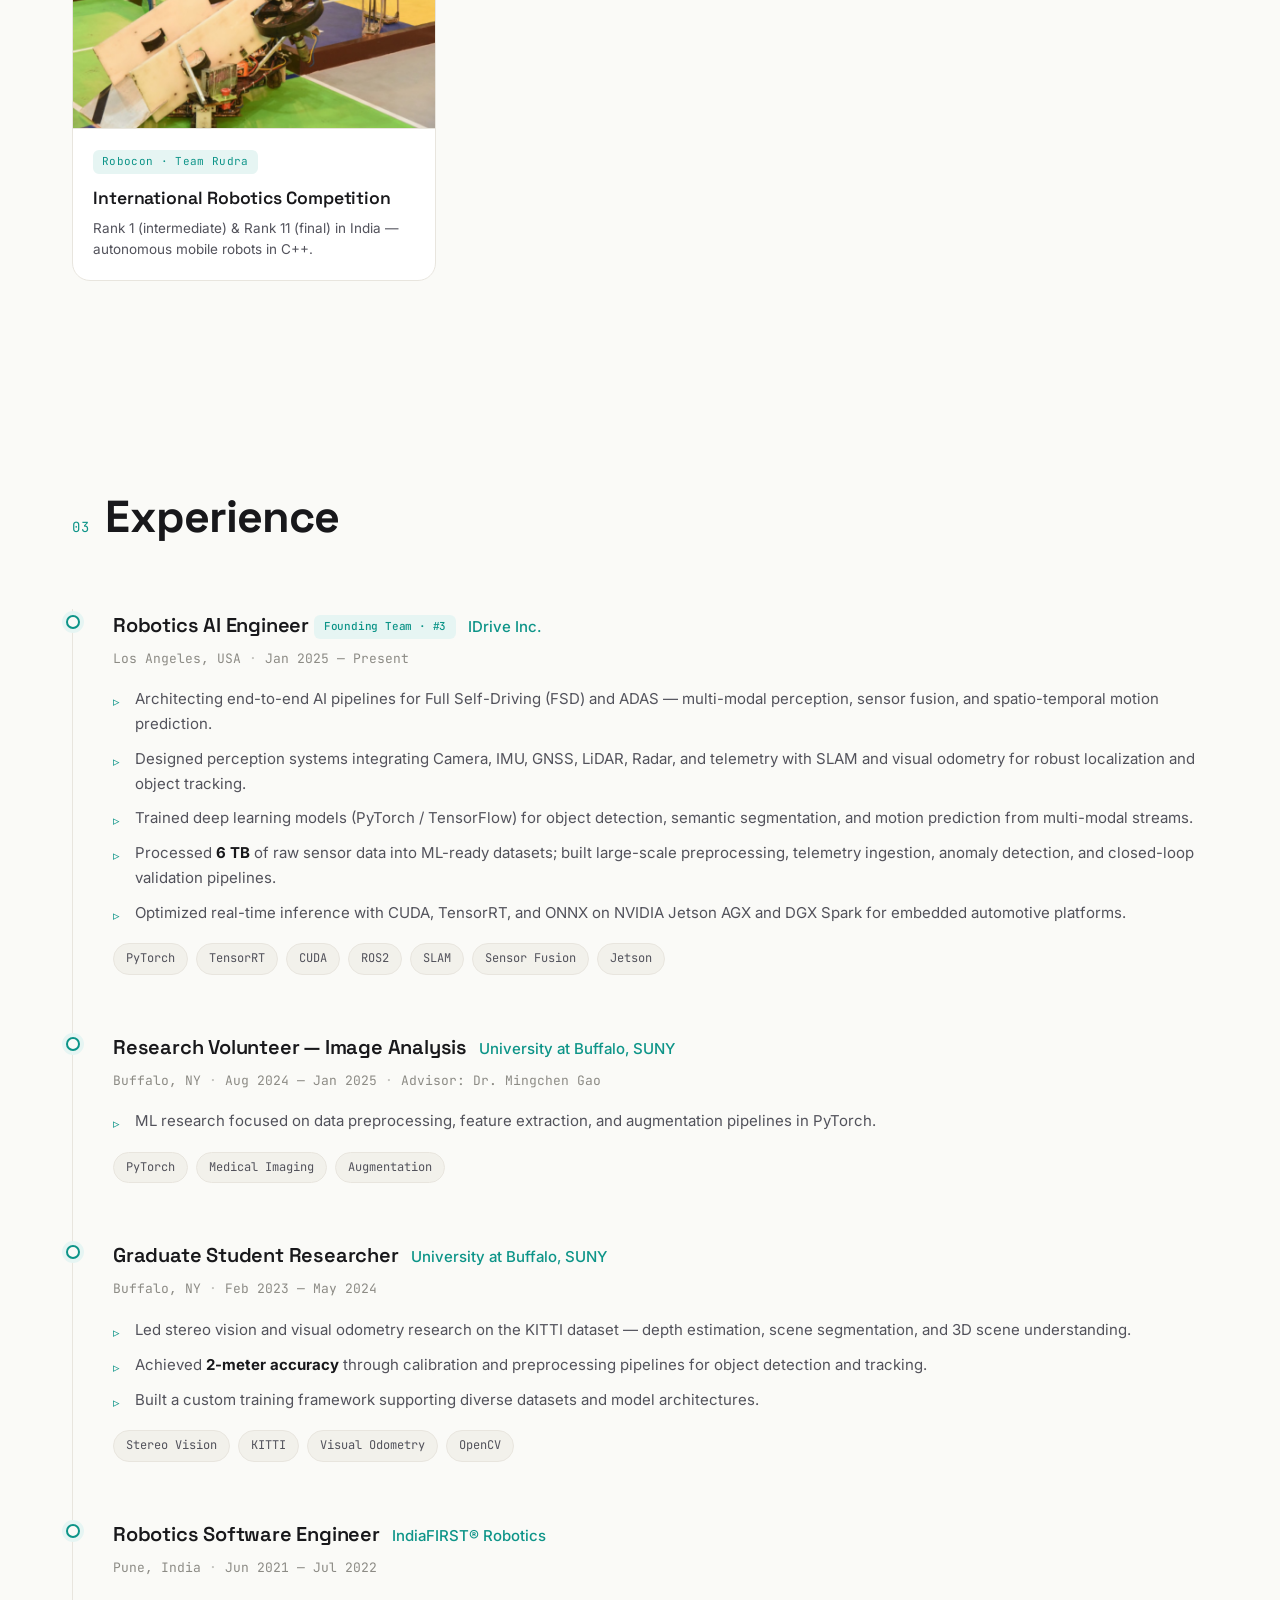
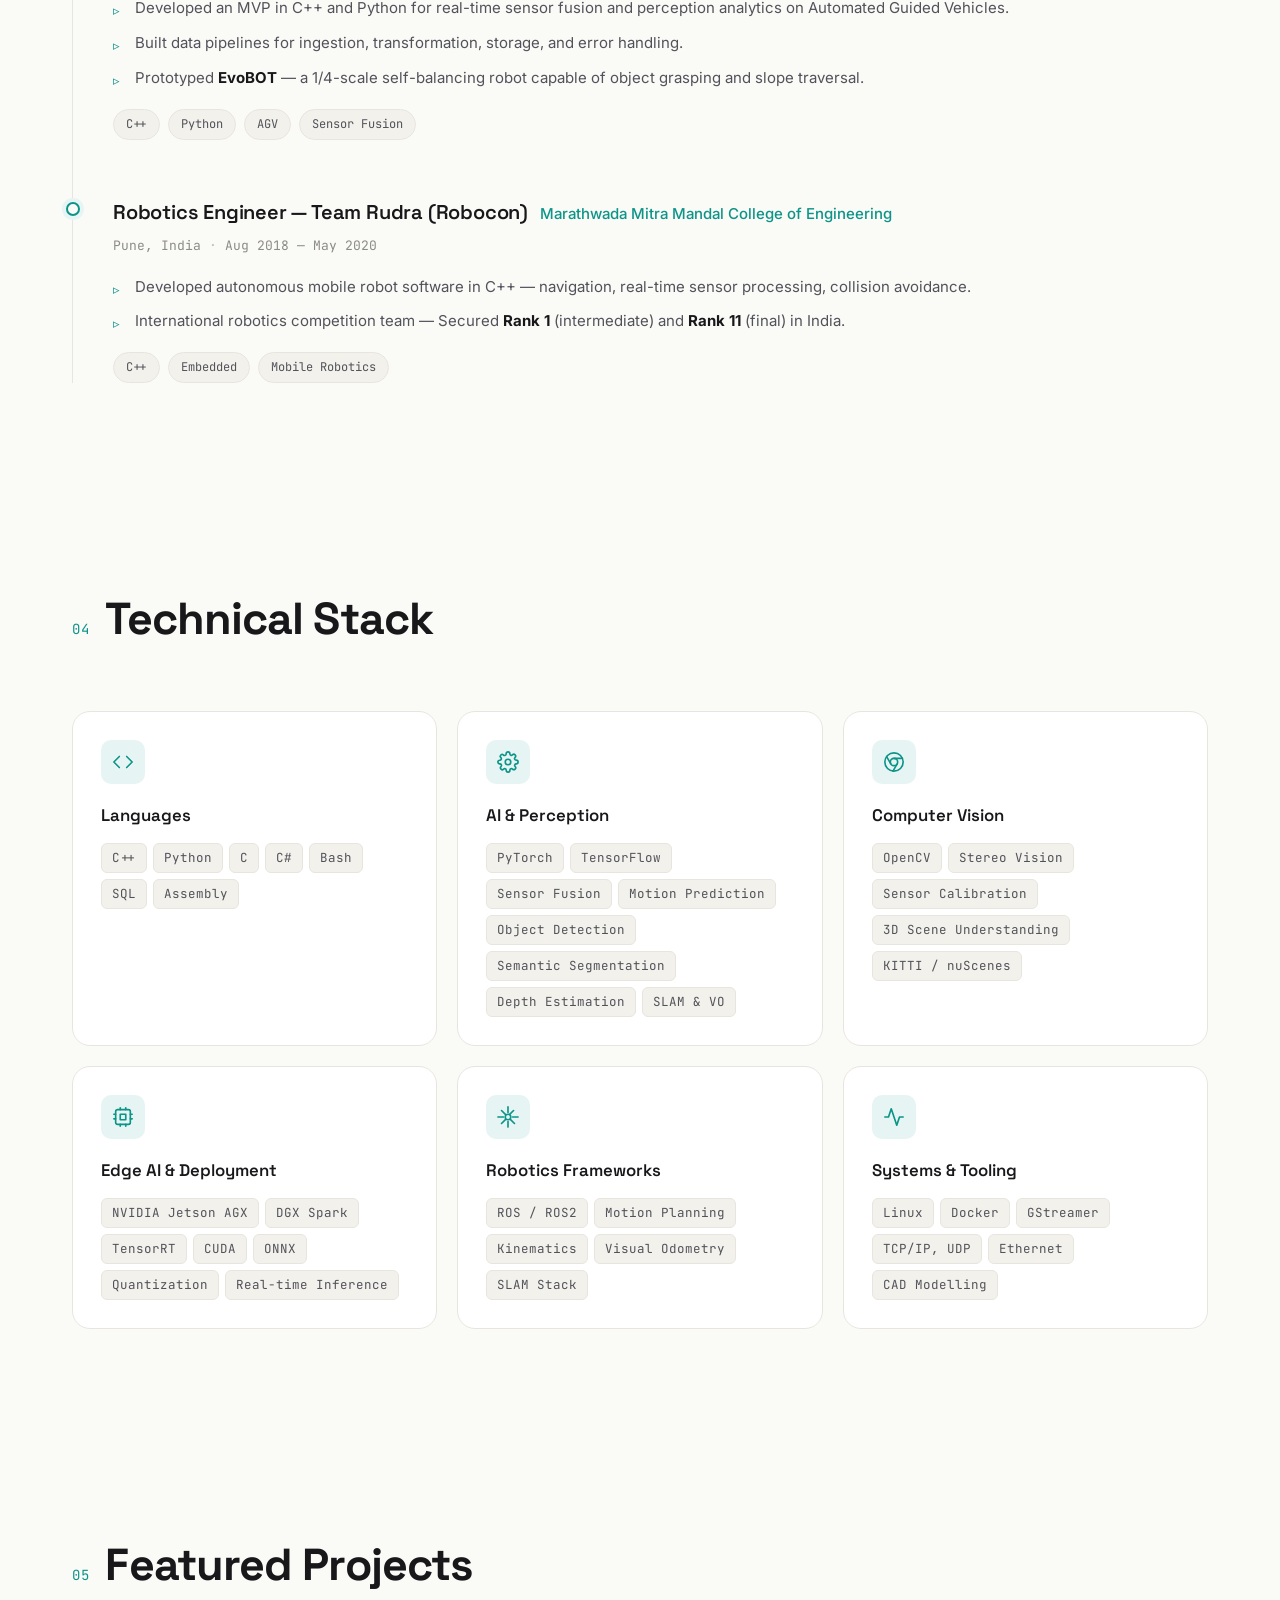
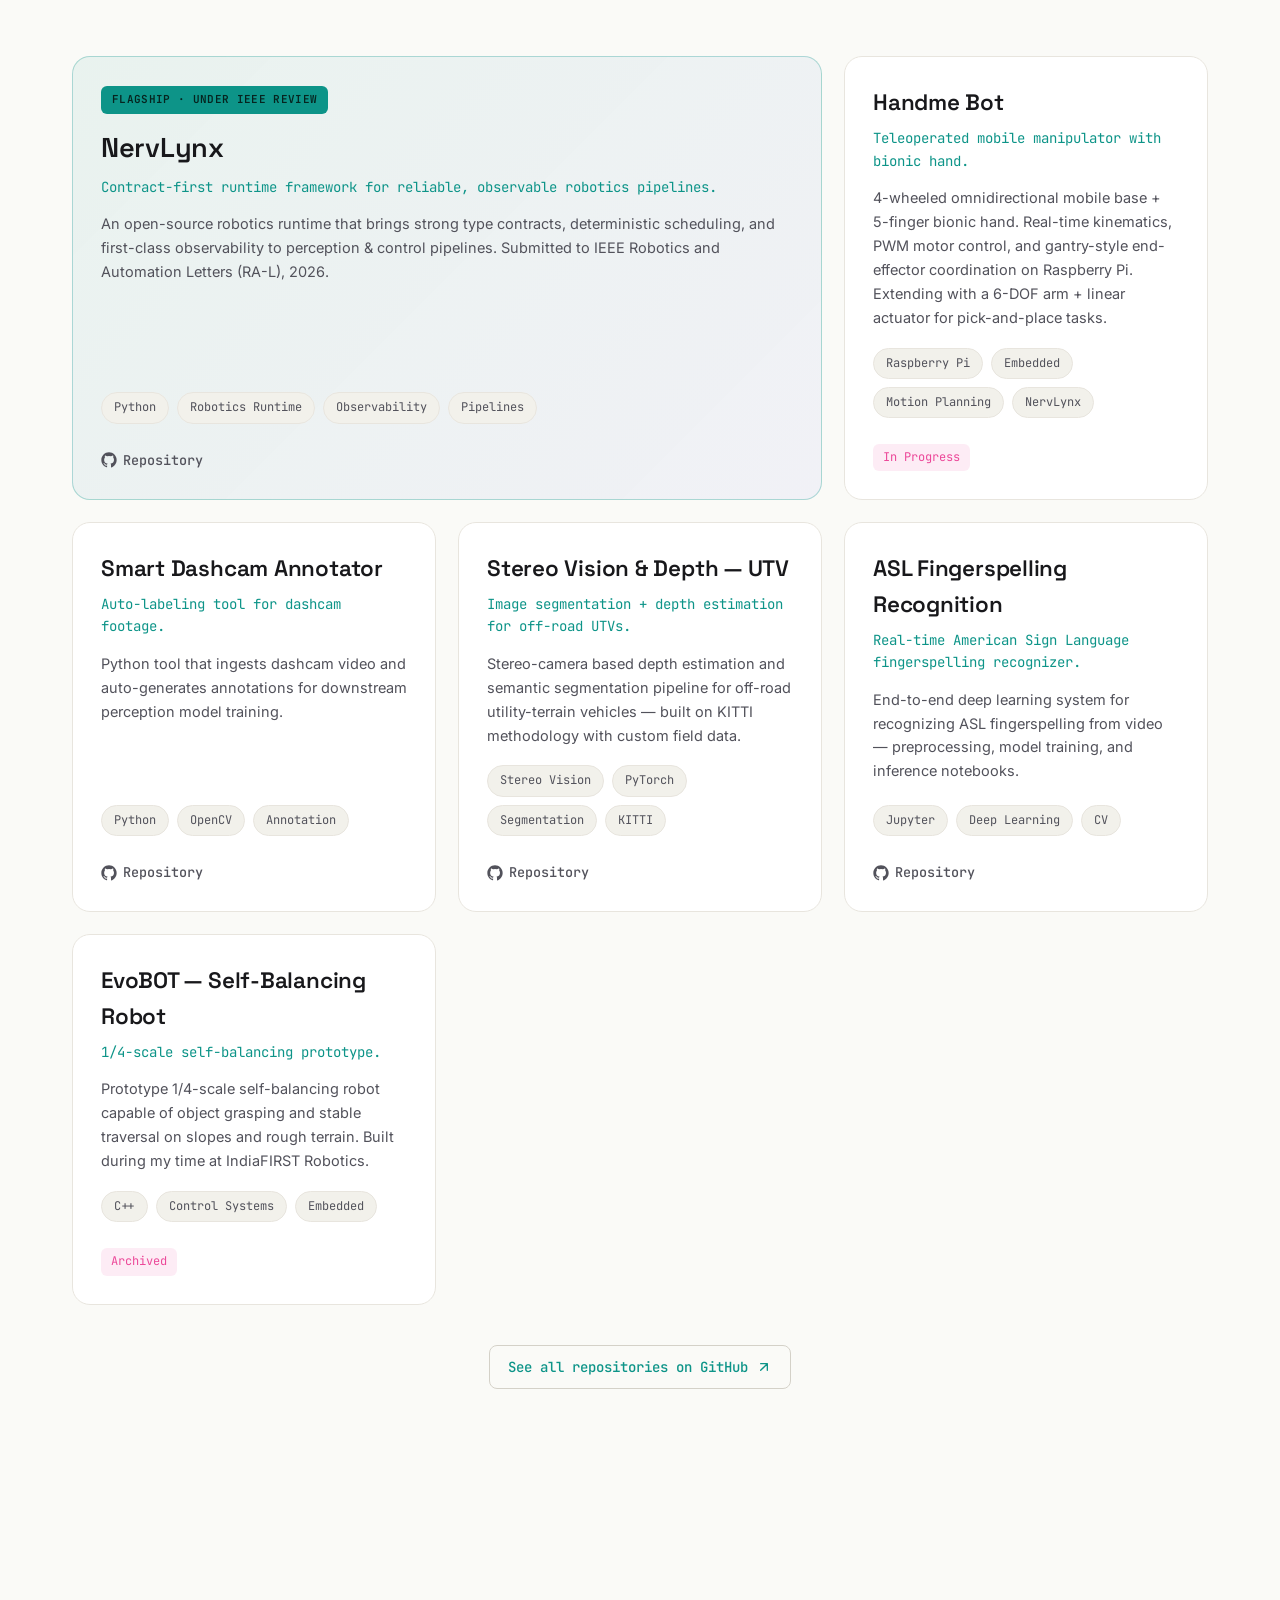
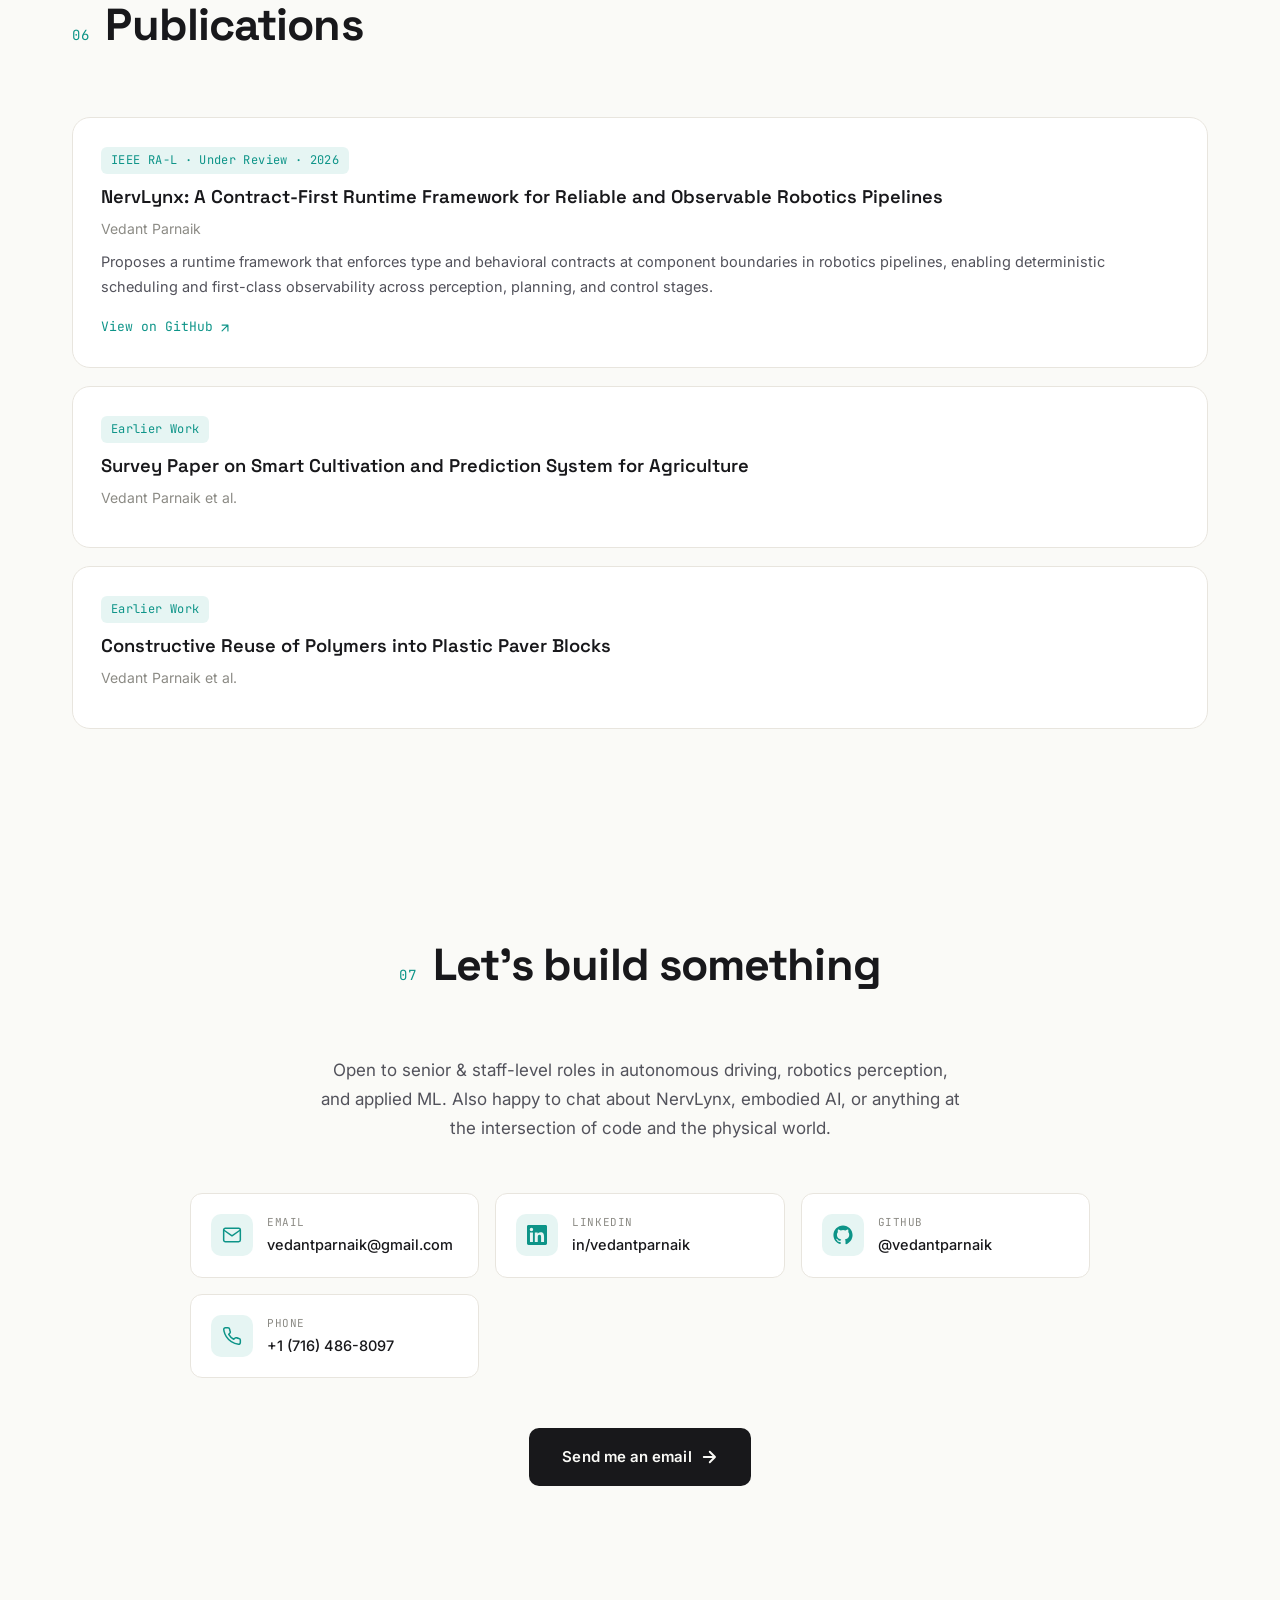
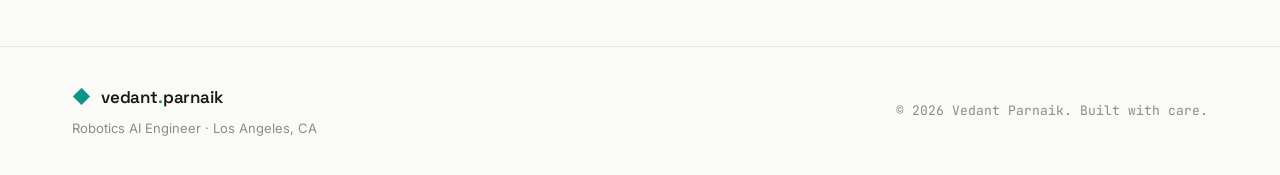
==== commit a20f5718: "Add cursor-reactive network web background Co-authored-by: Cursor <cursoragent@cursor.com>" ====
--- a/index.html
+++ b/index.html
@@ -22,9 +22,10 @@
   <link rel="icon" type="image/svg+xml" href="data:image/svg+xml,%3Csvg xmlns='http://www.w3.org/2000/svg' viewBox='0 0 100 100'%3E%3Ctext y='.9em' font-size='90' font-family='monospace'%3E%E2%97%86%3C/text%3E%3C/svg%3E" />
 </head>
 <body>
-  <!-- Animated grid background -->
+  <!-- Animated background layers -->
   <div class="bg-grid" aria-hidden="true"></div>
   <div class="bg-glow" aria-hidden="true"></div>
+  <canvas id="network-bg" class="bg-network" aria-hidden="true"></canvas>
 
   <!-- Navigation -->
   <header class="nav" id="nav">
--- a/styles.css
+++ b/styles.css
@@ -71,10 +71,10 @@
 .bg-grid {
   position: fixed;
   inset: 0;
-  z-index: -2;
+  z-index: -3;
   background-image:
-    linear-gradient(rgba(15,23,42,.04) 1px, transparent 1px),
-    linear-gradient(90deg, rgba(15,23,42,.04) 1px, transparent 1px);
+    linear-gradient(rgba(15,23,42,.03) 1px, transparent 1px),
+    linear-gradient(90deg, rgba(15,23,42,.03) 1px, transparent 1px);
   background-size: 56px 56px;
   mask-image: radial-gradient(ellipse 80% 60% at 50% 0%, #000 30%, transparent 100%);
   -webkit-mask-image: radial-gradient(ellipse 80% 60% at 50% 0%, #000 30%, transparent 100%);
@@ -89,12 +89,22 @@
   height: 1000px;
   border-radius: 50%;
   background:
-    radial-gradient(circle at 30% 40%, rgba(13, 148, 136, 0.18) 0%, transparent 55%),
-    radial-gradient(circle at 70% 60%, rgba(236, 72, 153, 0.10) 0%, transparent 55%);
+    radial-gradient(circle at 30% 40%, rgba(13, 148, 136, 0.14) 0%, transparent 55%),
+    radial-gradient(circle at 70% 60%, rgba(236, 72, 153, 0.07) 0%, transparent 55%);
   filter: blur(60px);
+  z-index: -2;
+  pointer-events: none;
+  animation: glow-shift 14s ease-in-out infinite alternate;
+}
+
+.bg-network {
+  position: fixed;
+  inset: 0;
+  width: 100%;
+  height: 100%;
   z-index: -1;
   pointer-events: none;
-  animation: glow-shift 14s ease-in-out infinite alternate;
+  opacity: .9;
 }
 
 @keyframes glow-shift {
@@ -1400,7 +1410,8 @@
   .nav,
   .scroll-indicator,
   .bg-grid,
-  .bg-glow {
+  .bg-glow,
+  .bg-network {
     display: none !important;
   }
 
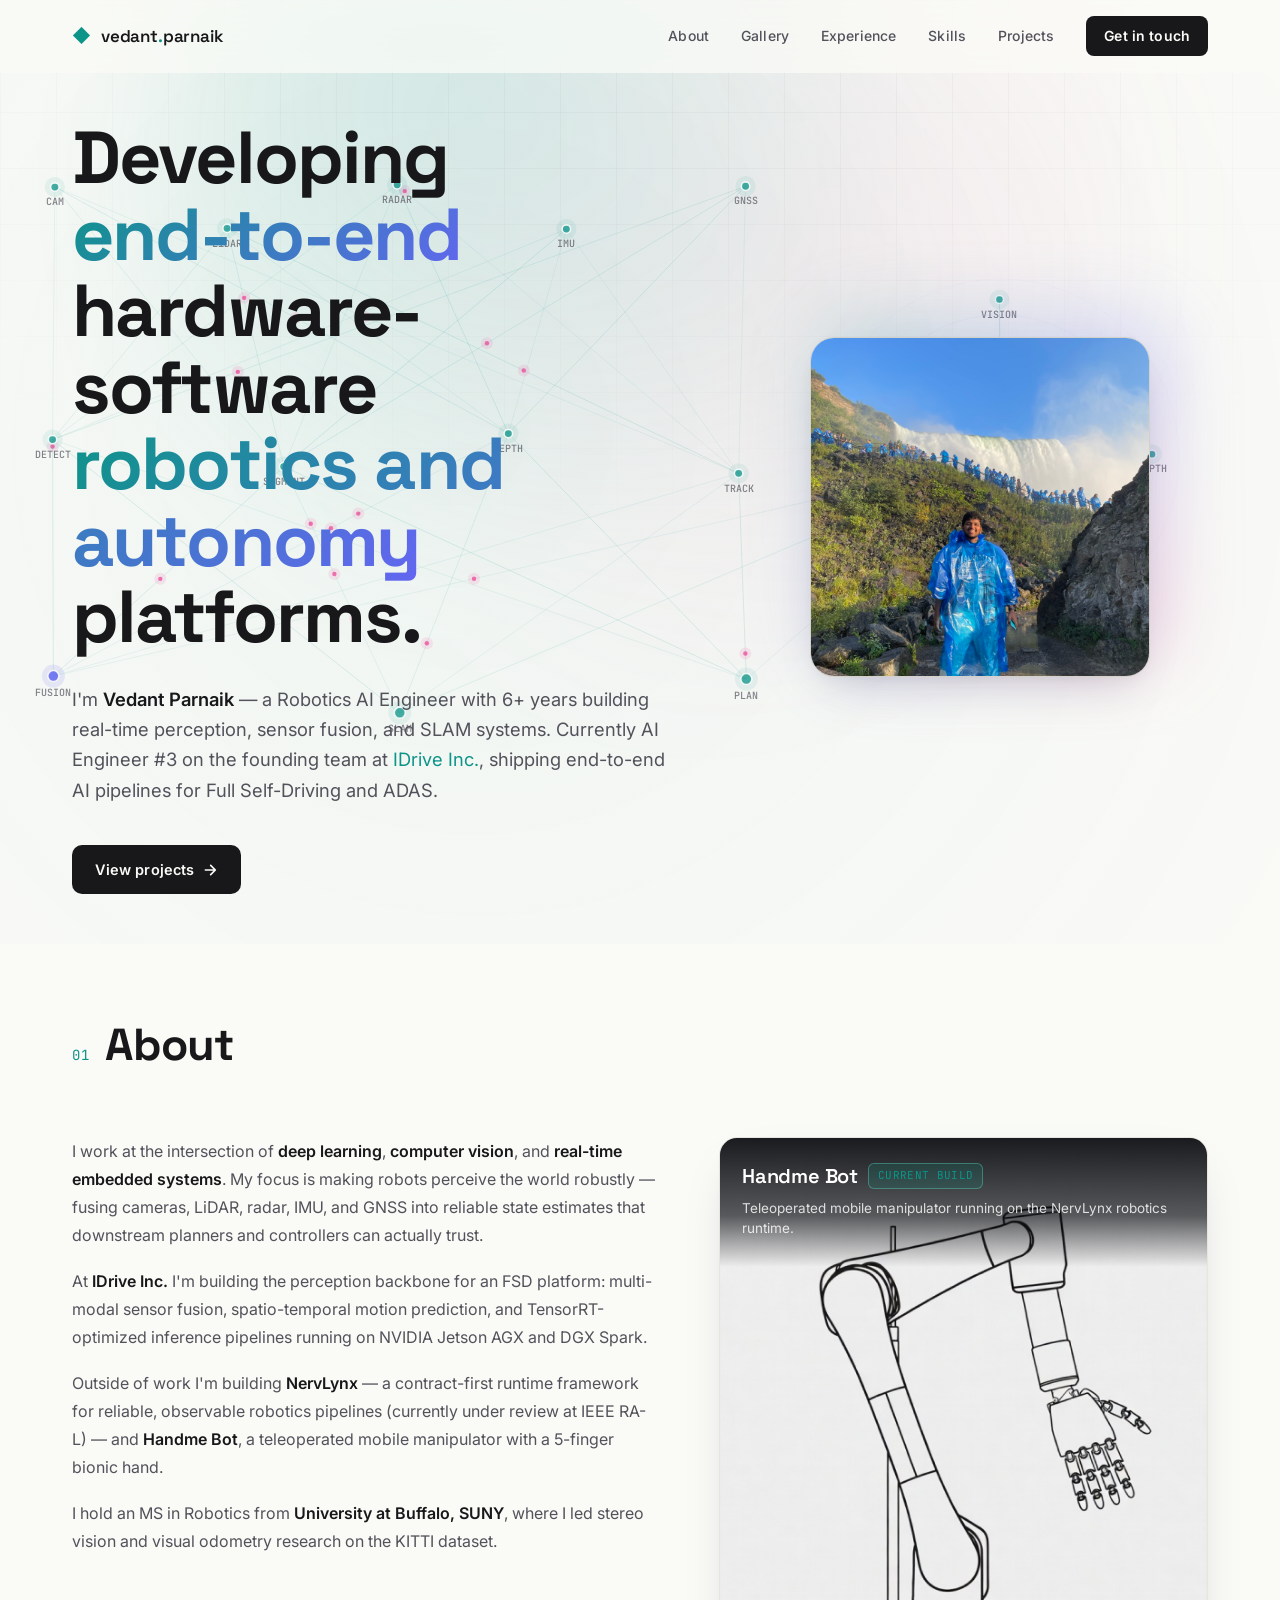
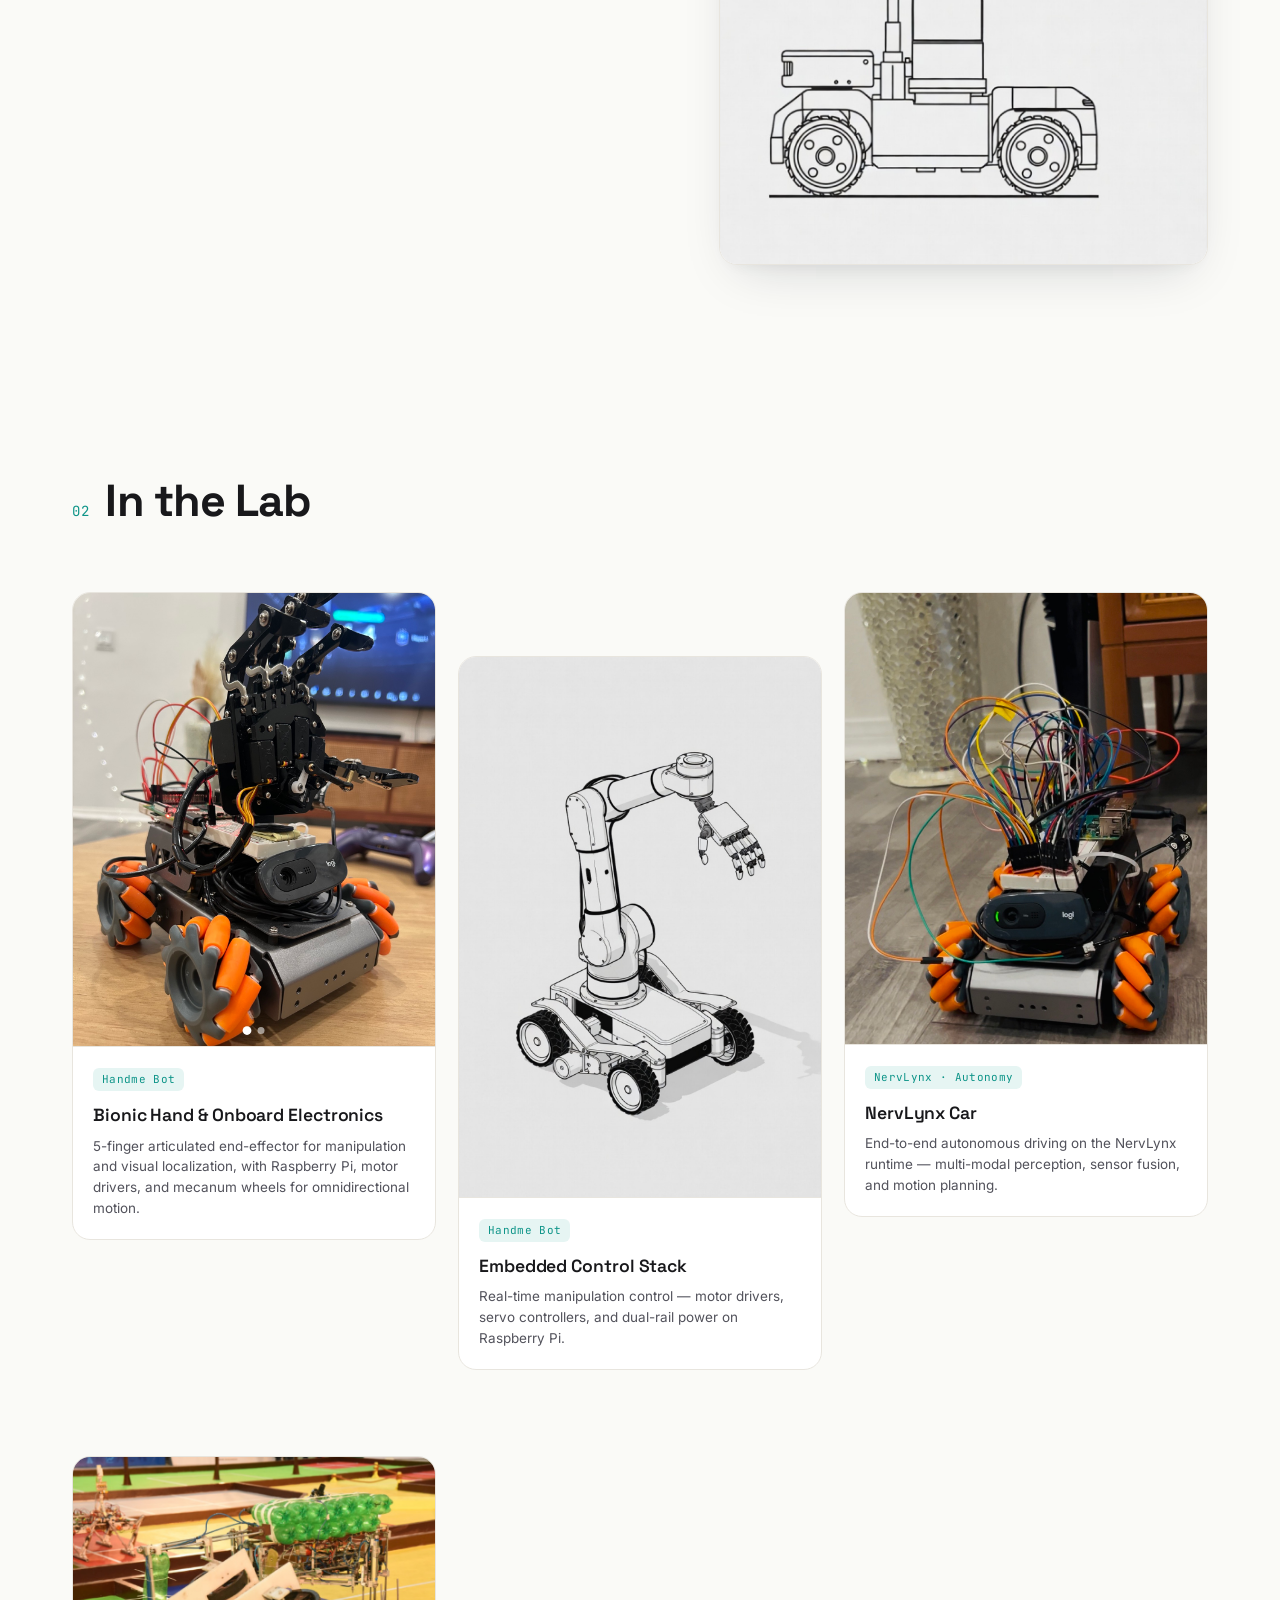
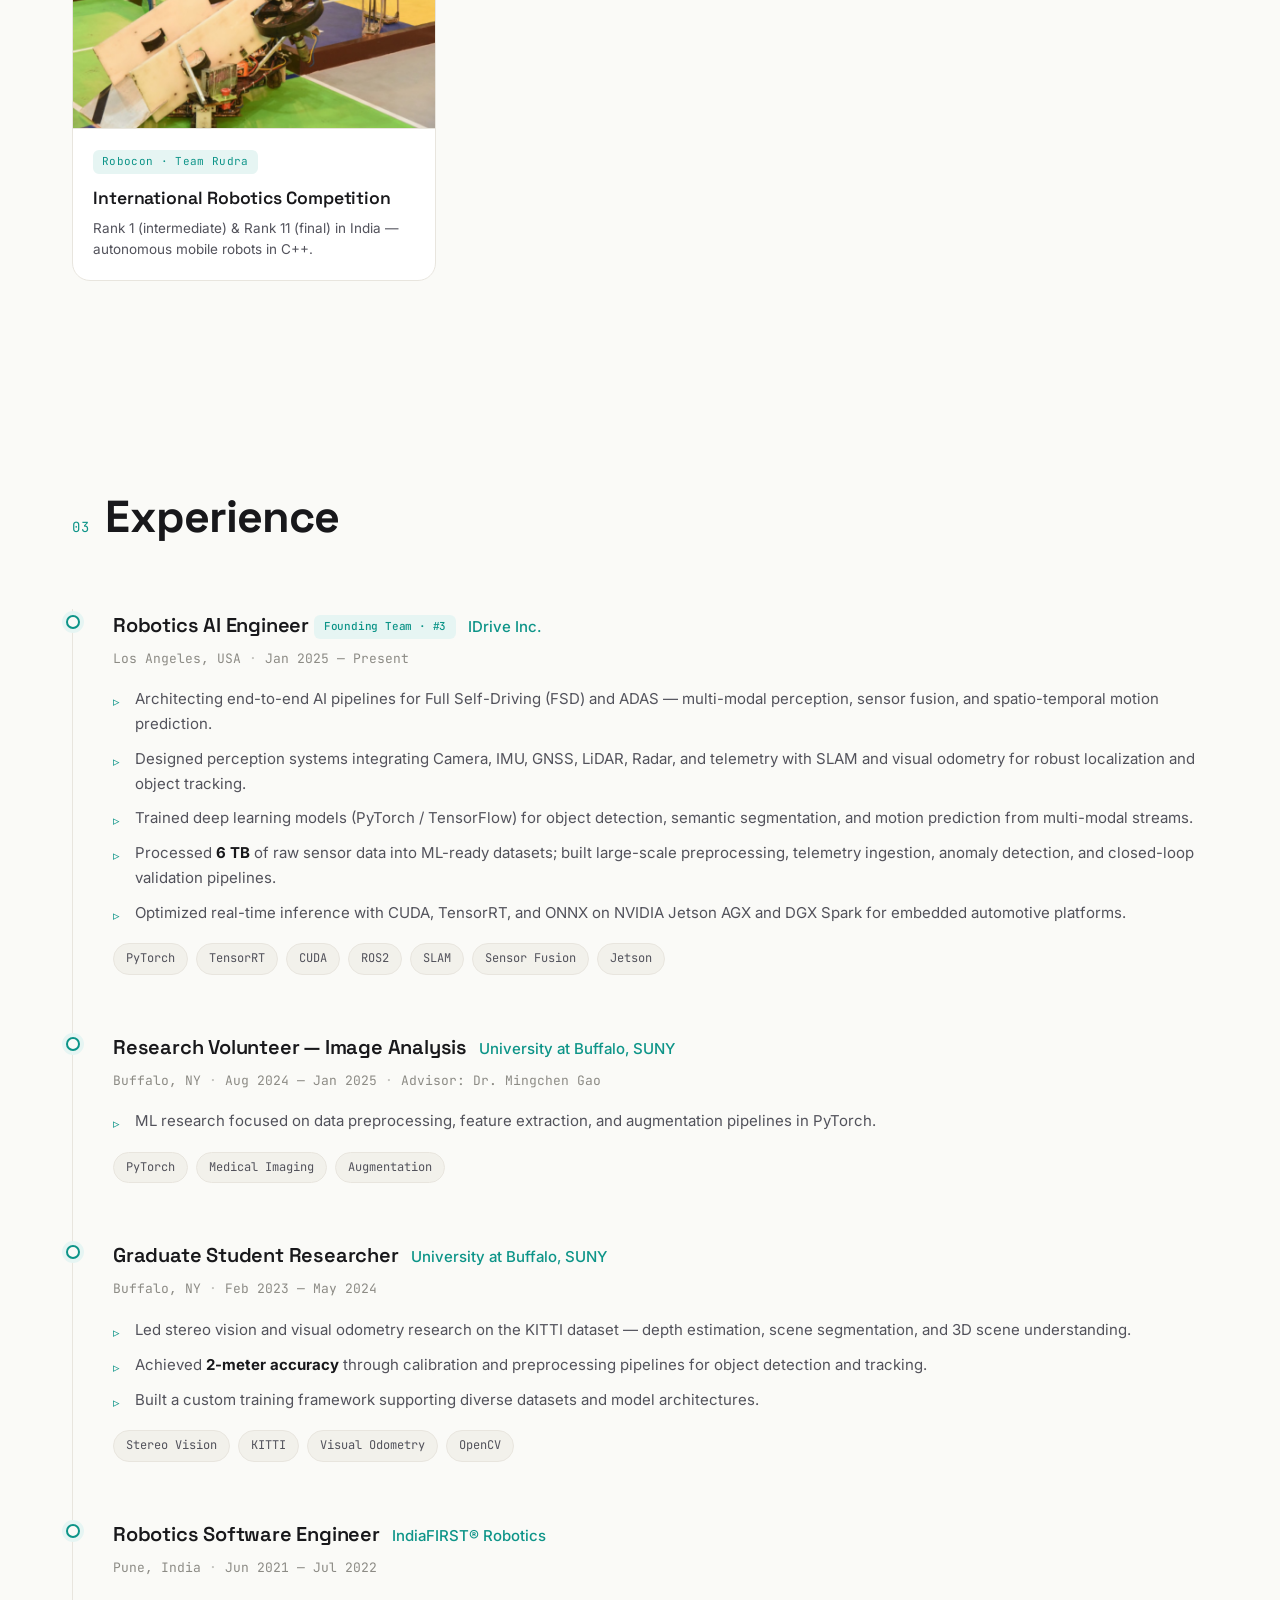
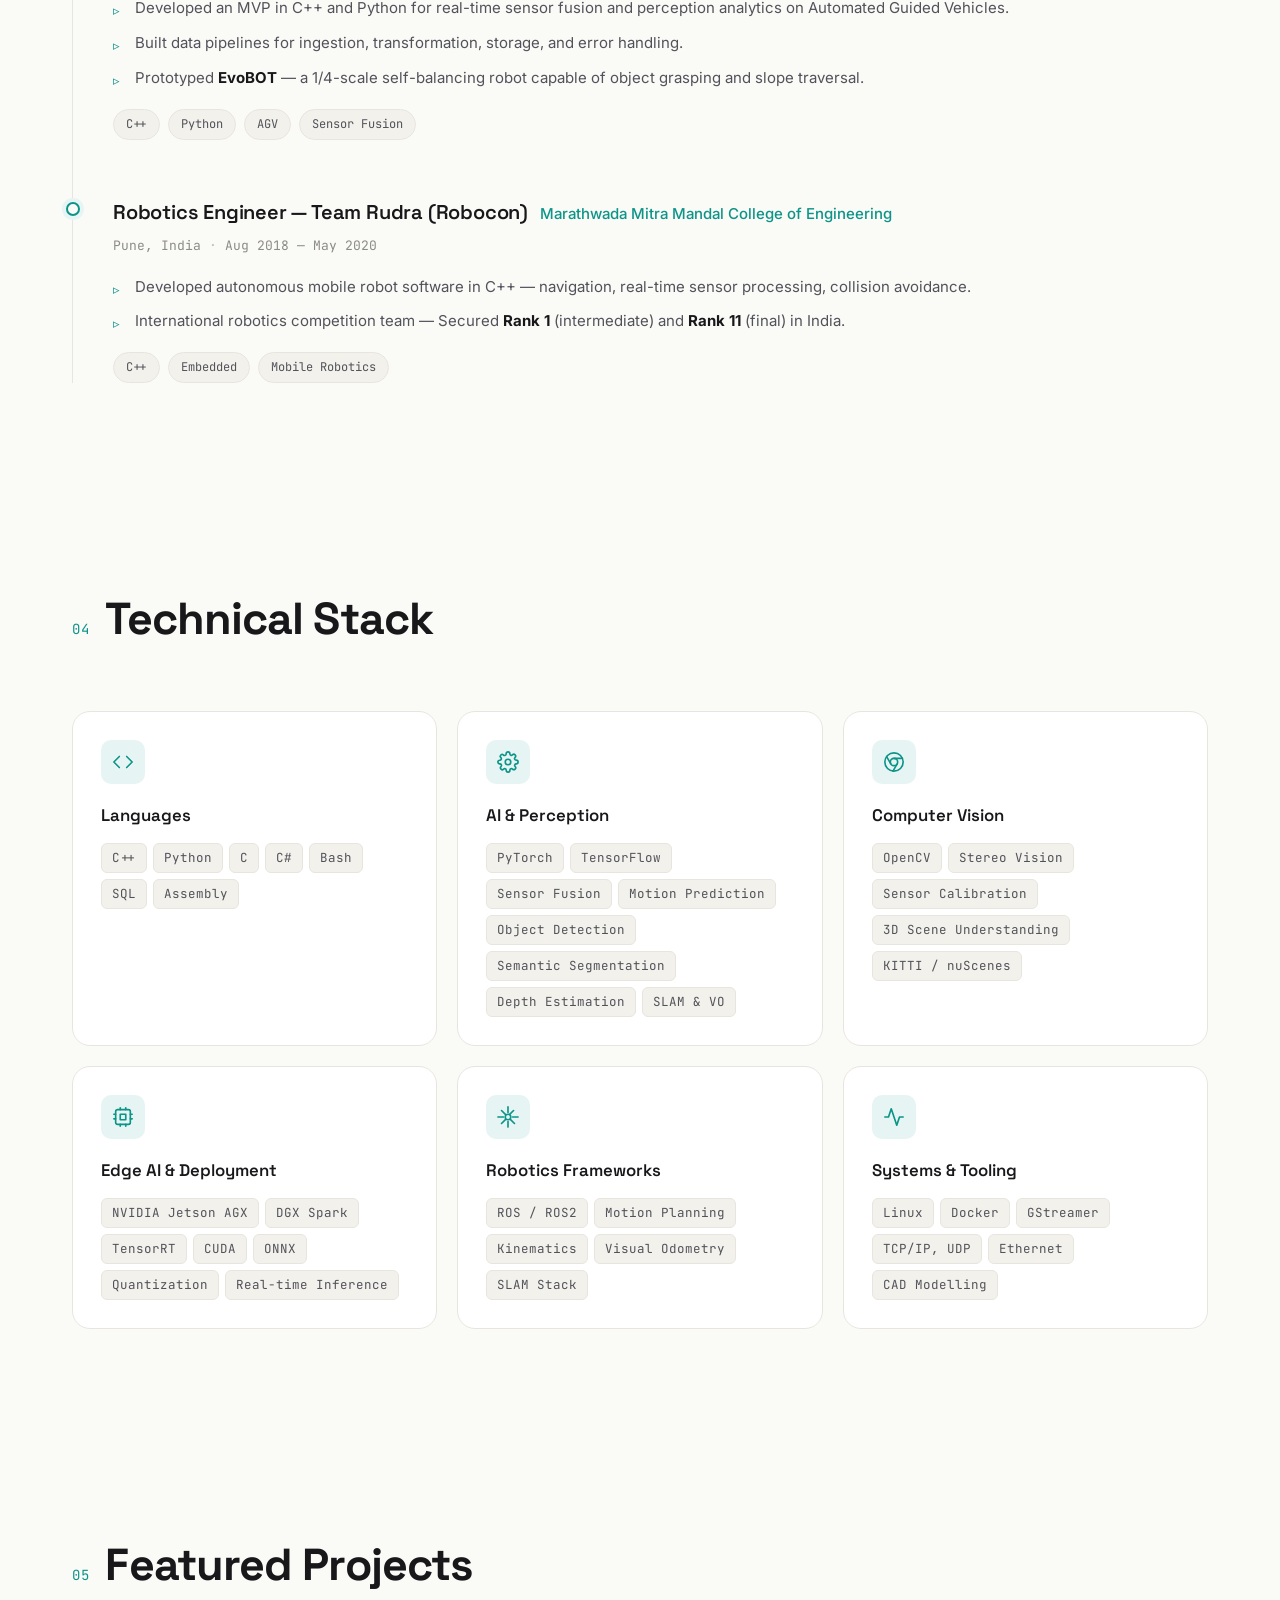
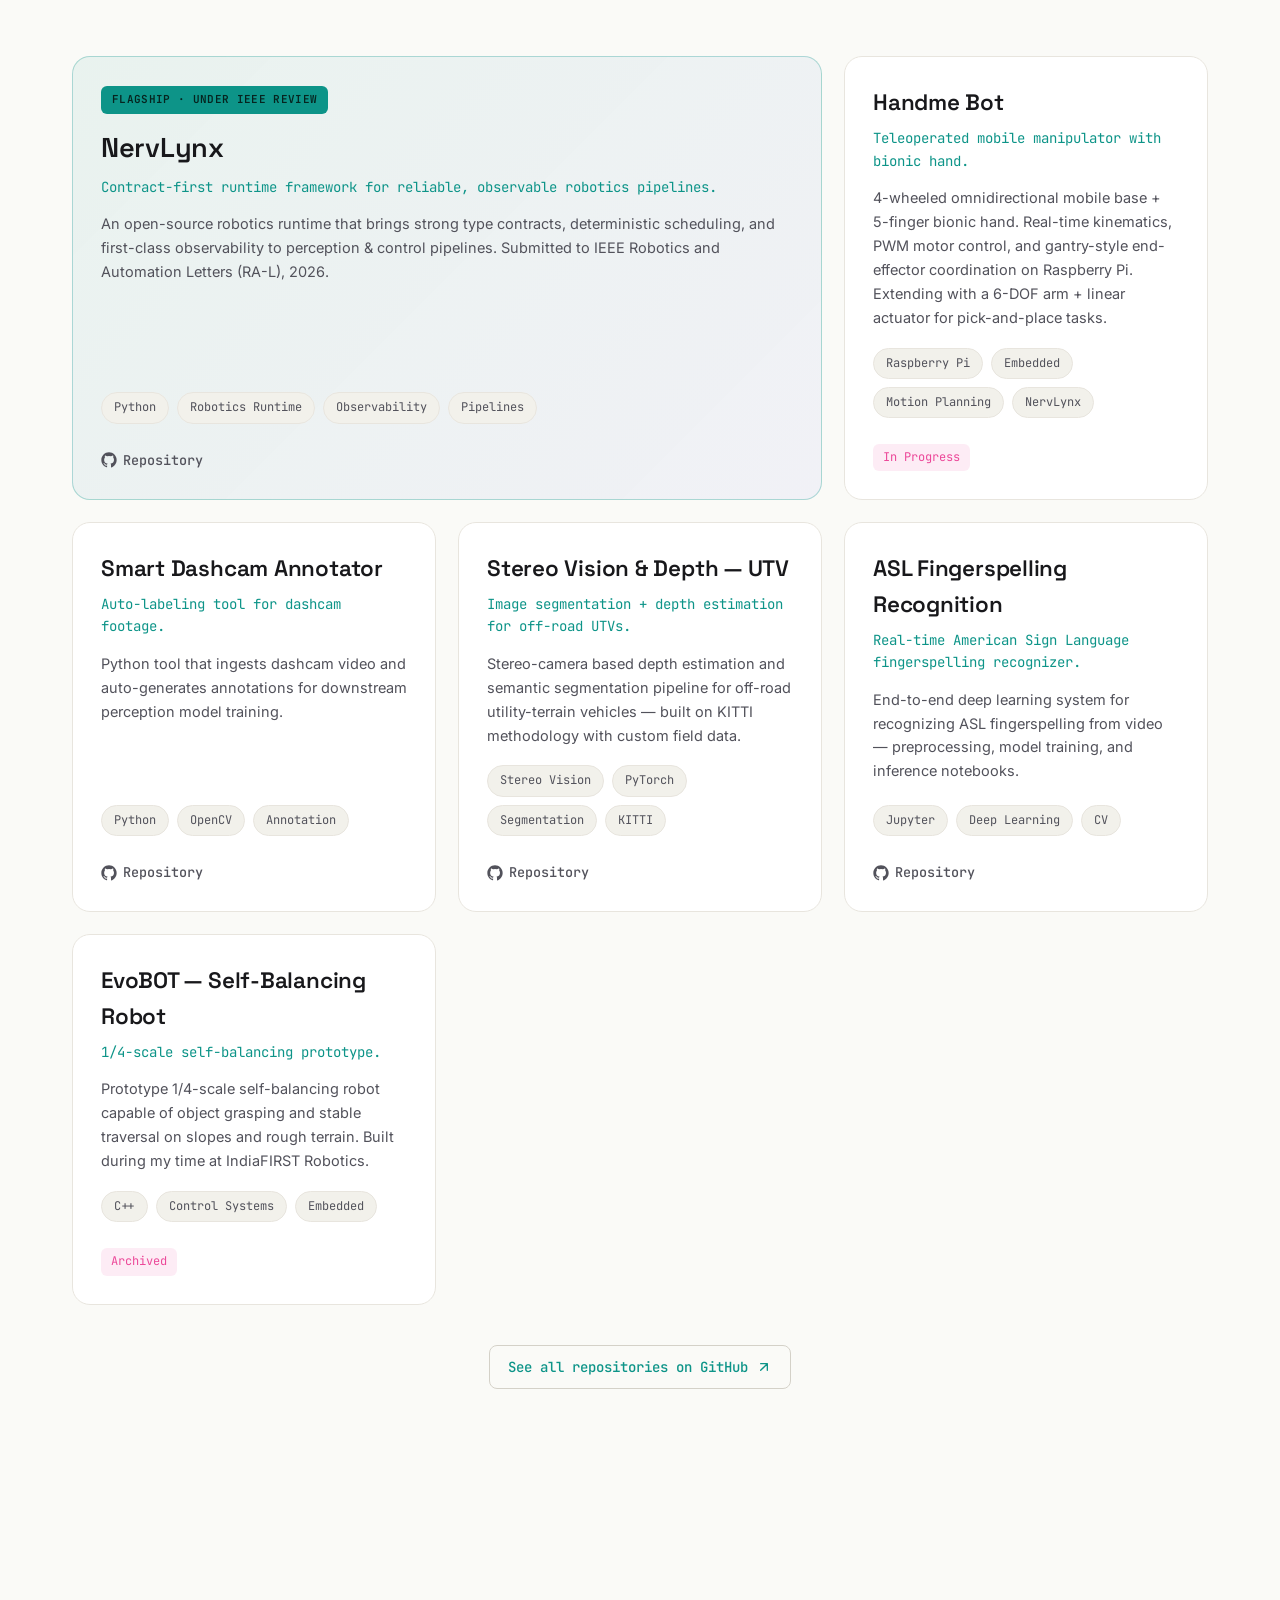
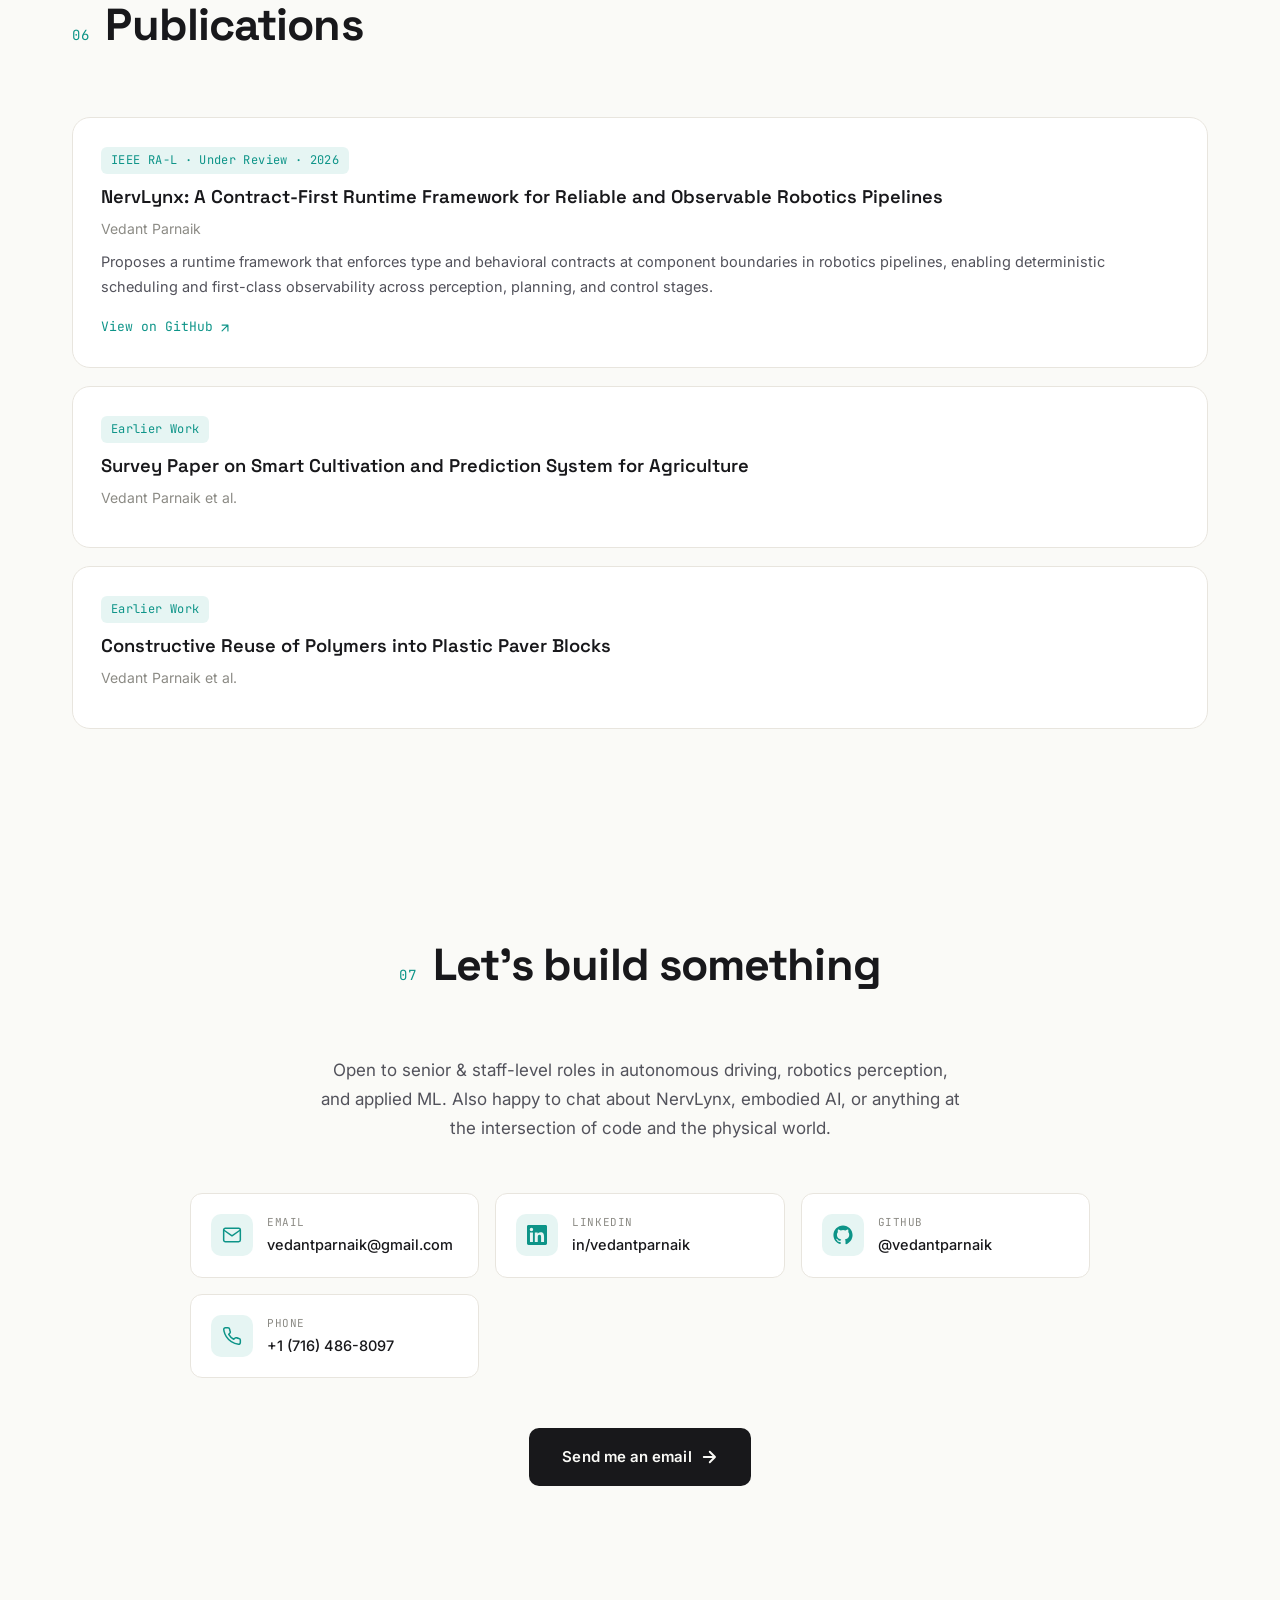
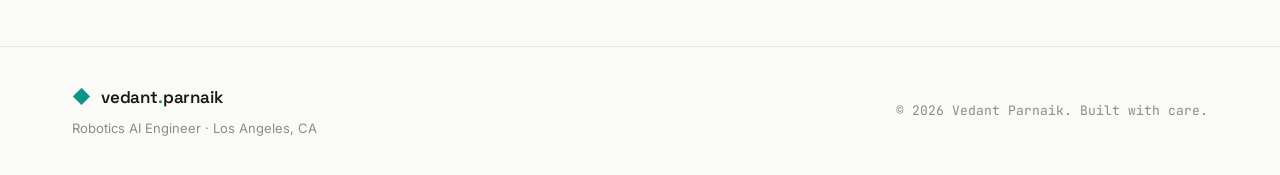
==== commit 18204bee: "Add hero-only robotics/ML perception graph; keep subtle web below Co-authored-by: Cursor <cursoragen" ====
--- a/index.html
+++ b/index.html
@@ -51,6 +51,7 @@
   <main>
     <!-- HERO -->
     <section class="hero" id="home">
+      <canvas id="hero-network" class="hero-network" aria-hidden="true"></canvas>
       <div class="container hero-inner">
         <div class="hero-grid">
           <div class="hero-text">
--- a/styles.css
+++ b/styles.css
@@ -104,6 +104,11 @@
   height: 100%;
   z-index: -1;
   pointer-events: none;
+  opacity: 0;
+  transition: opacity .45s ease;
+}
+
+.bg-network.is-visible {
   opacity: .9;
 }
 
@@ -297,6 +302,16 @@
   align-items: center;
   position: relative;
   padding: 120px 0 50px;
+  overflow: hidden;
+}
+
+.hero-network {
+  position: absolute;
+  inset: 0;
+  width: 100%;
+  height: 100%;
+  z-index: 0;
+  pointer-events: none;
 }
 
 .hero-inner {
@@ -304,6 +319,8 @@
   margin: 0 auto;
   padding: 0 32px;
   width: 100%;
+  position: relative;
+  z-index: 1;
 }
 
 .hero-grid {
@@ -1411,6 +1428,7 @@
   .scroll-indicator,
   .bg-grid,
   .bg-glow,
+  .hero-network,
   .bg-network {
     display: none !important;
   }
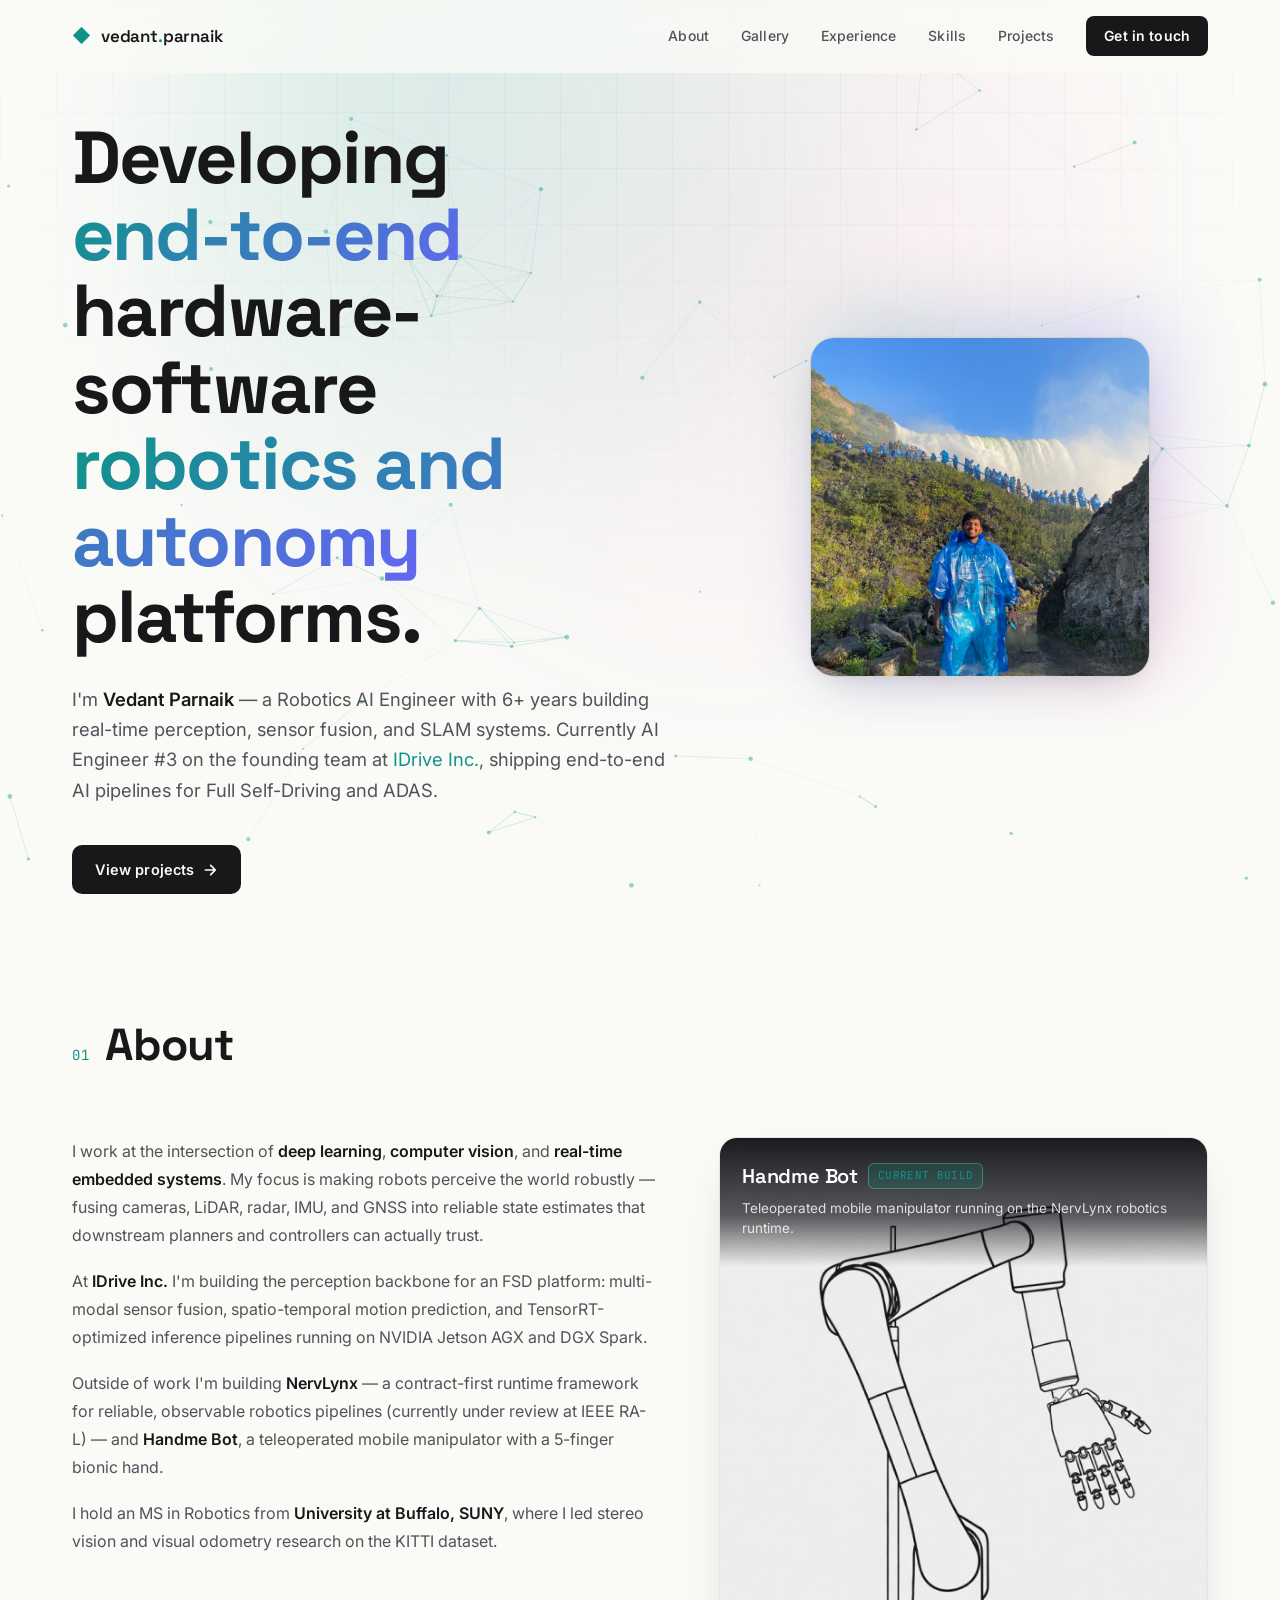
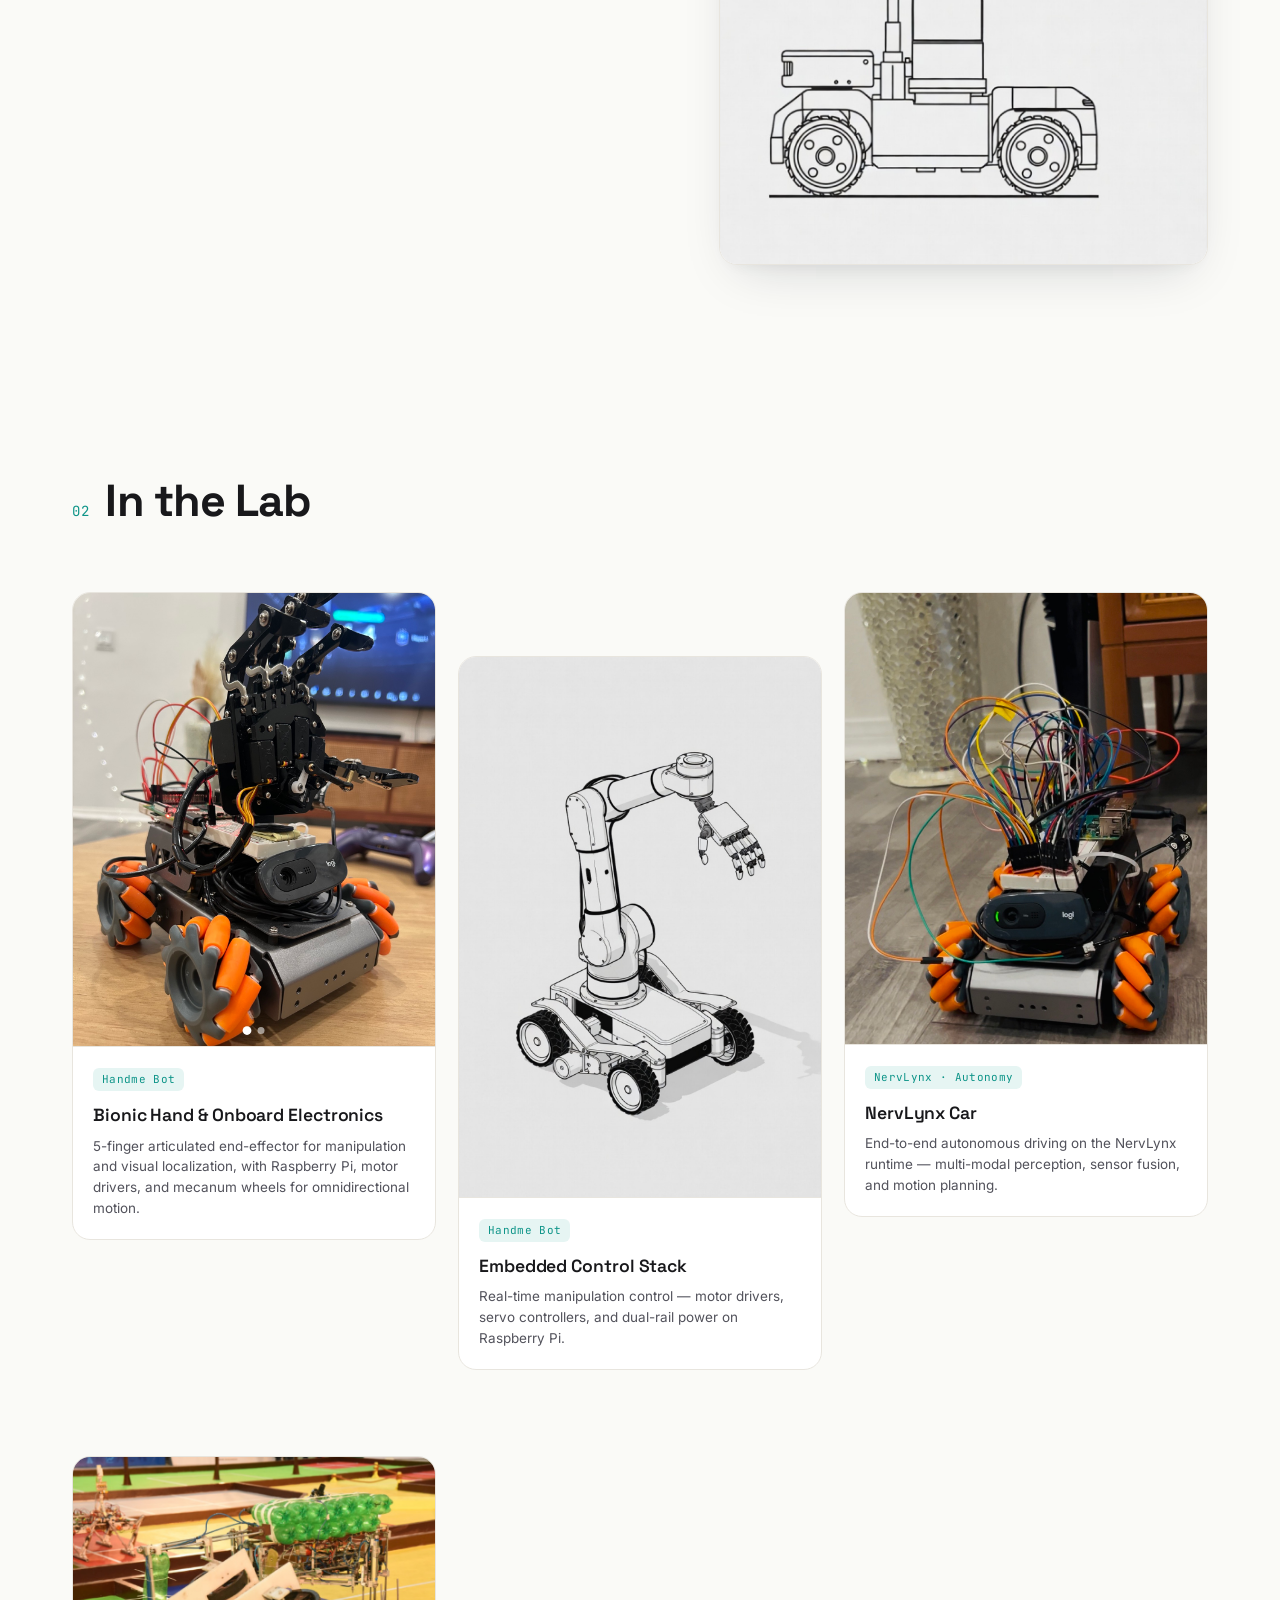
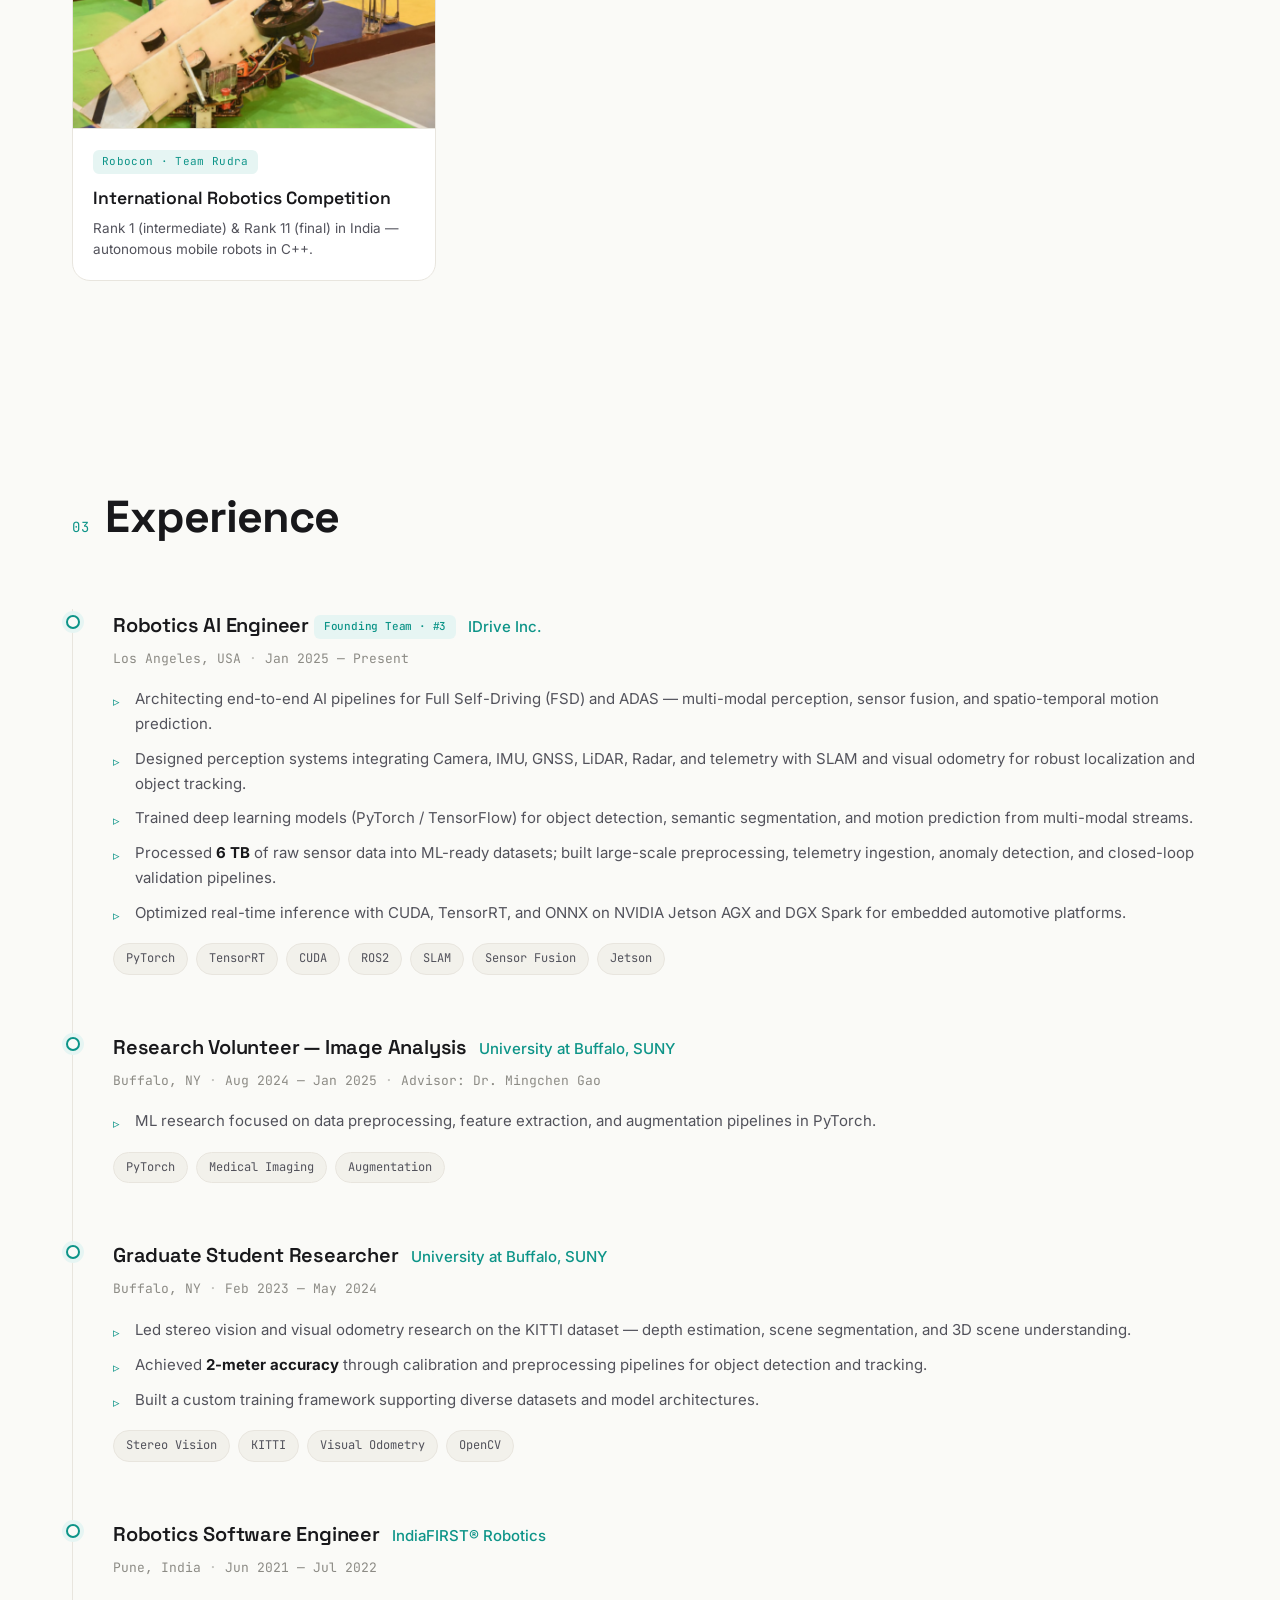
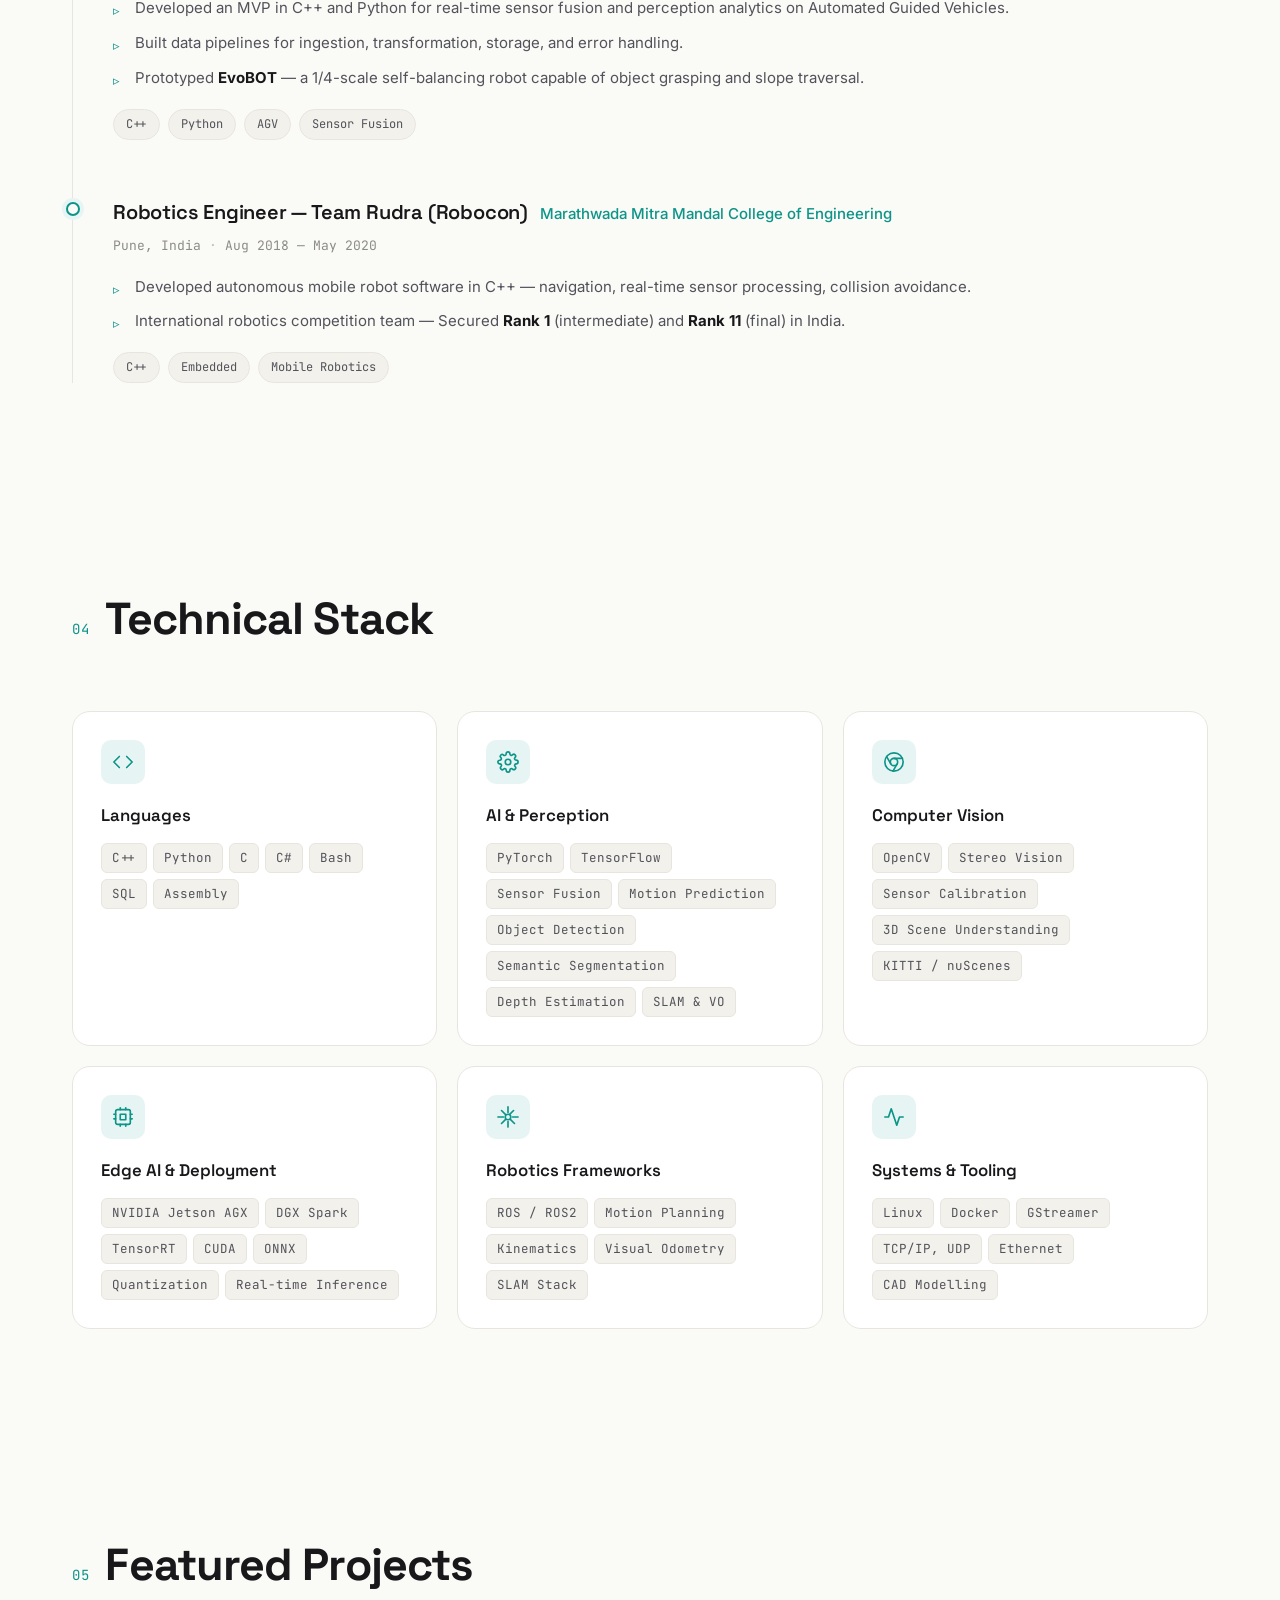
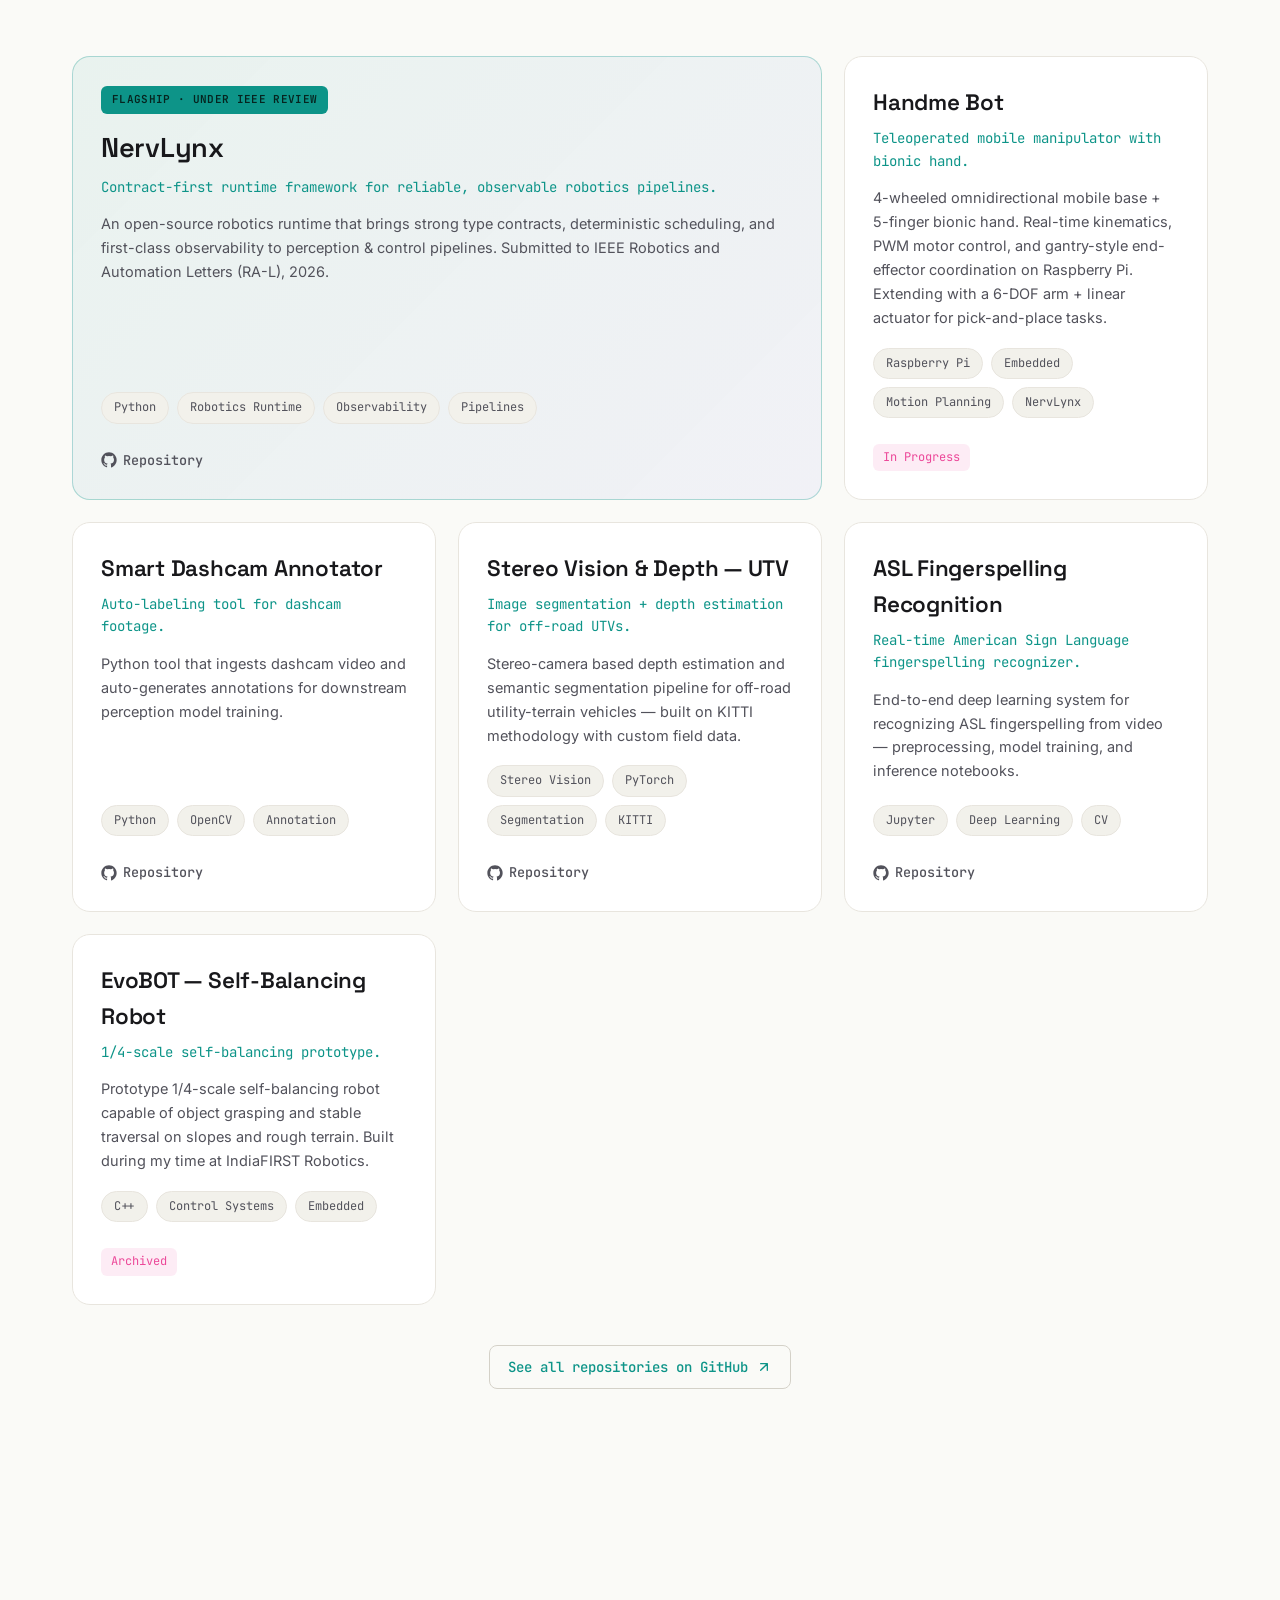
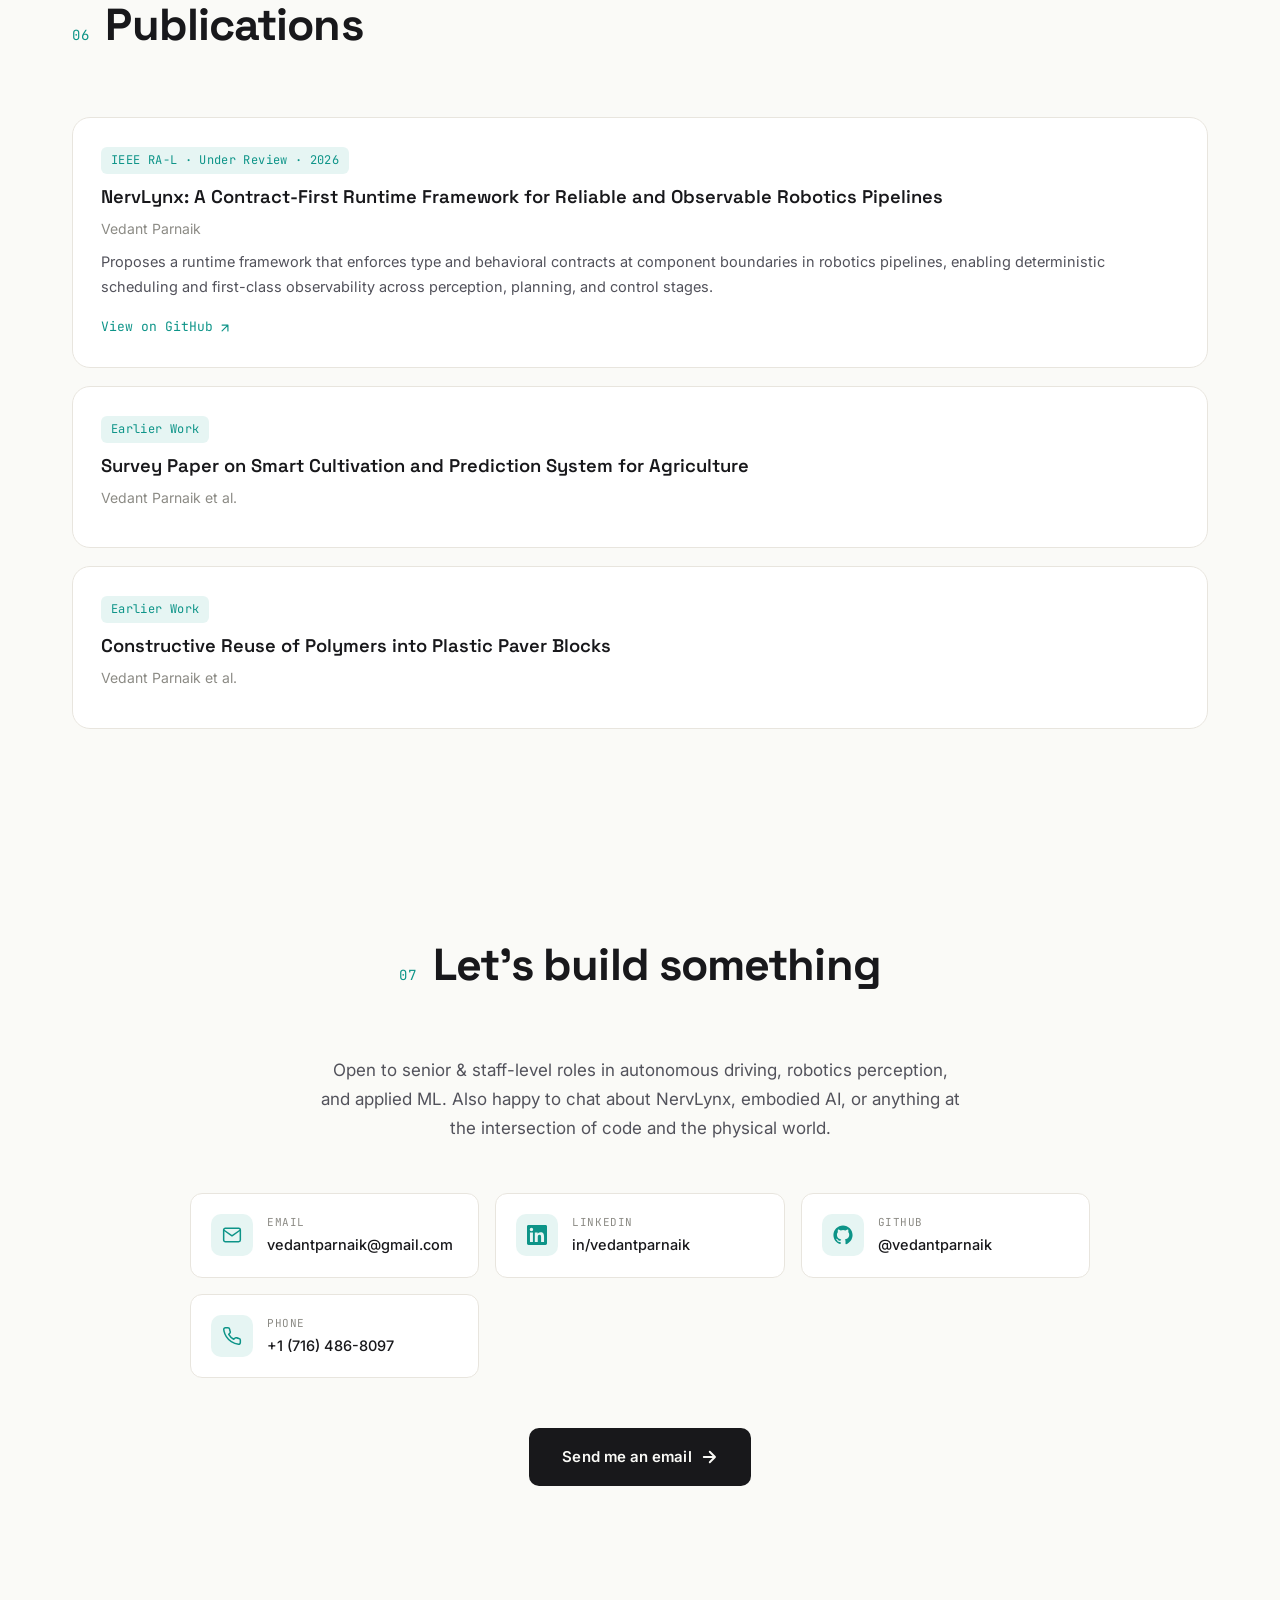
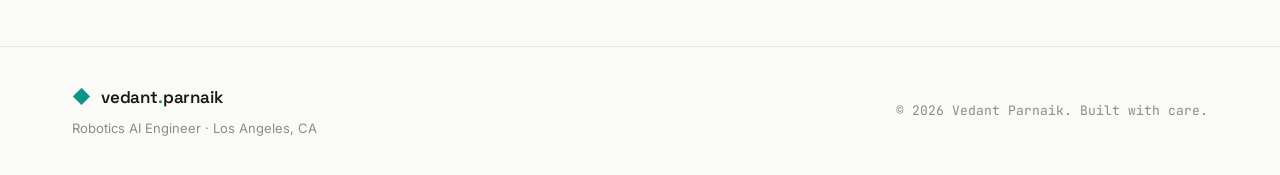
==== commit b24da0b4: "Revert "Add hero-only robotics/ML perception graph; keep subtle web below" This reverts commit 18204" ====
--- a/index.html
+++ b/index.html
@@ -51,7 +51,6 @@
   <main>
     <!-- HERO -->
     <section class="hero" id="home">
-      <canvas id="hero-network" class="hero-network" aria-hidden="true"></canvas>
       <div class="container hero-inner">
         <div class="hero-grid">
           <div class="hero-text">
--- a/styles.css
+++ b/styles.css
@@ -104,11 +104,6 @@
   height: 100%;
   z-index: -1;
   pointer-events: none;
-  opacity: 0;
-  transition: opacity .45s ease;
-}
-
-.bg-network.is-visible {
   opacity: .9;
 }
 
@@ -302,16 +297,6 @@
   align-items: center;
   position: relative;
   padding: 120px 0 50px;
-  overflow: hidden;
-}
-
-.hero-network {
-  position: absolute;
-  inset: 0;
-  width: 100%;
-  height: 100%;
-  z-index: 0;
-  pointer-events: none;
 }
 
 .hero-inner {
@@ -319,8 +304,6 @@
   margin: 0 auto;
   padding: 0 32px;
   width: 100%;
-  position: relative;
-  z-index: 1;
 }
 
 .hero-grid {
@@ -1428,7 +1411,6 @@
   .scroll-indicator,
   .bg-grid,
   .bg-glow,
-  .hero-network,
   .bg-network {
     display: none !important;
   }
